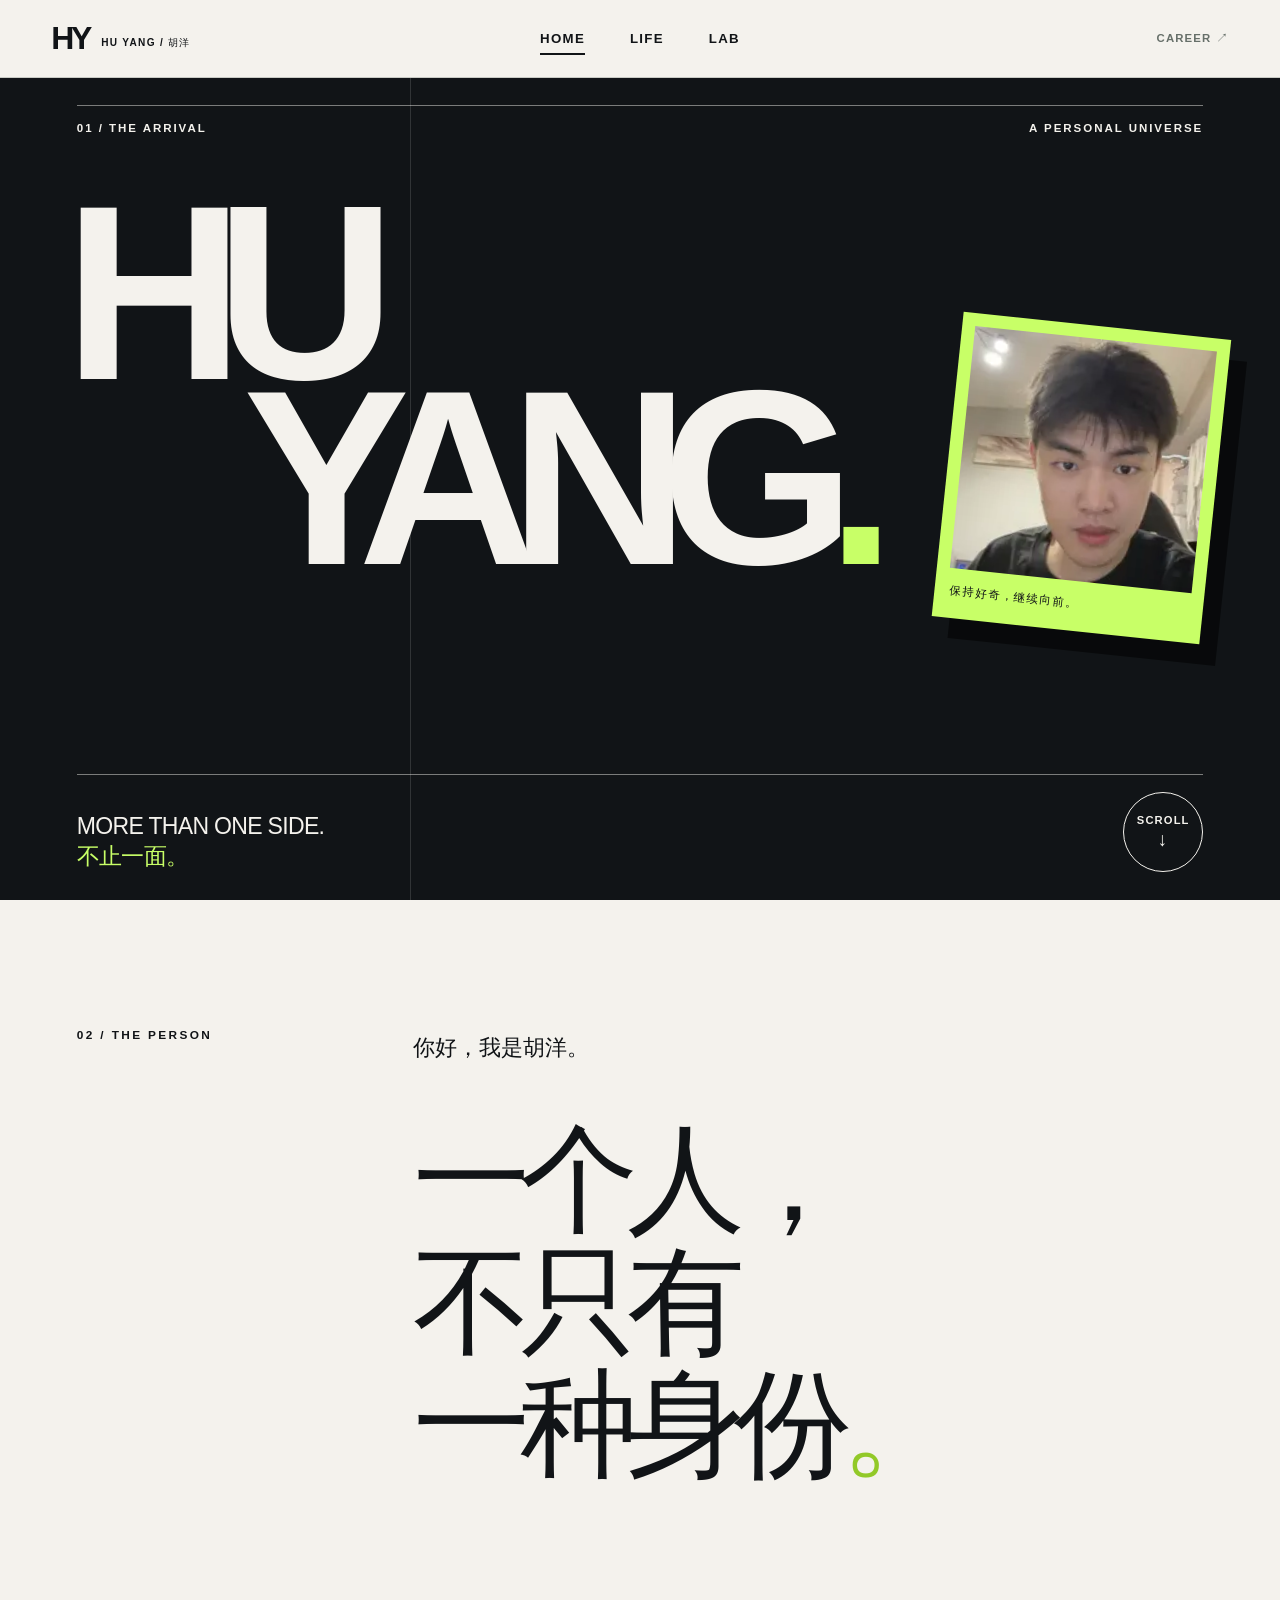
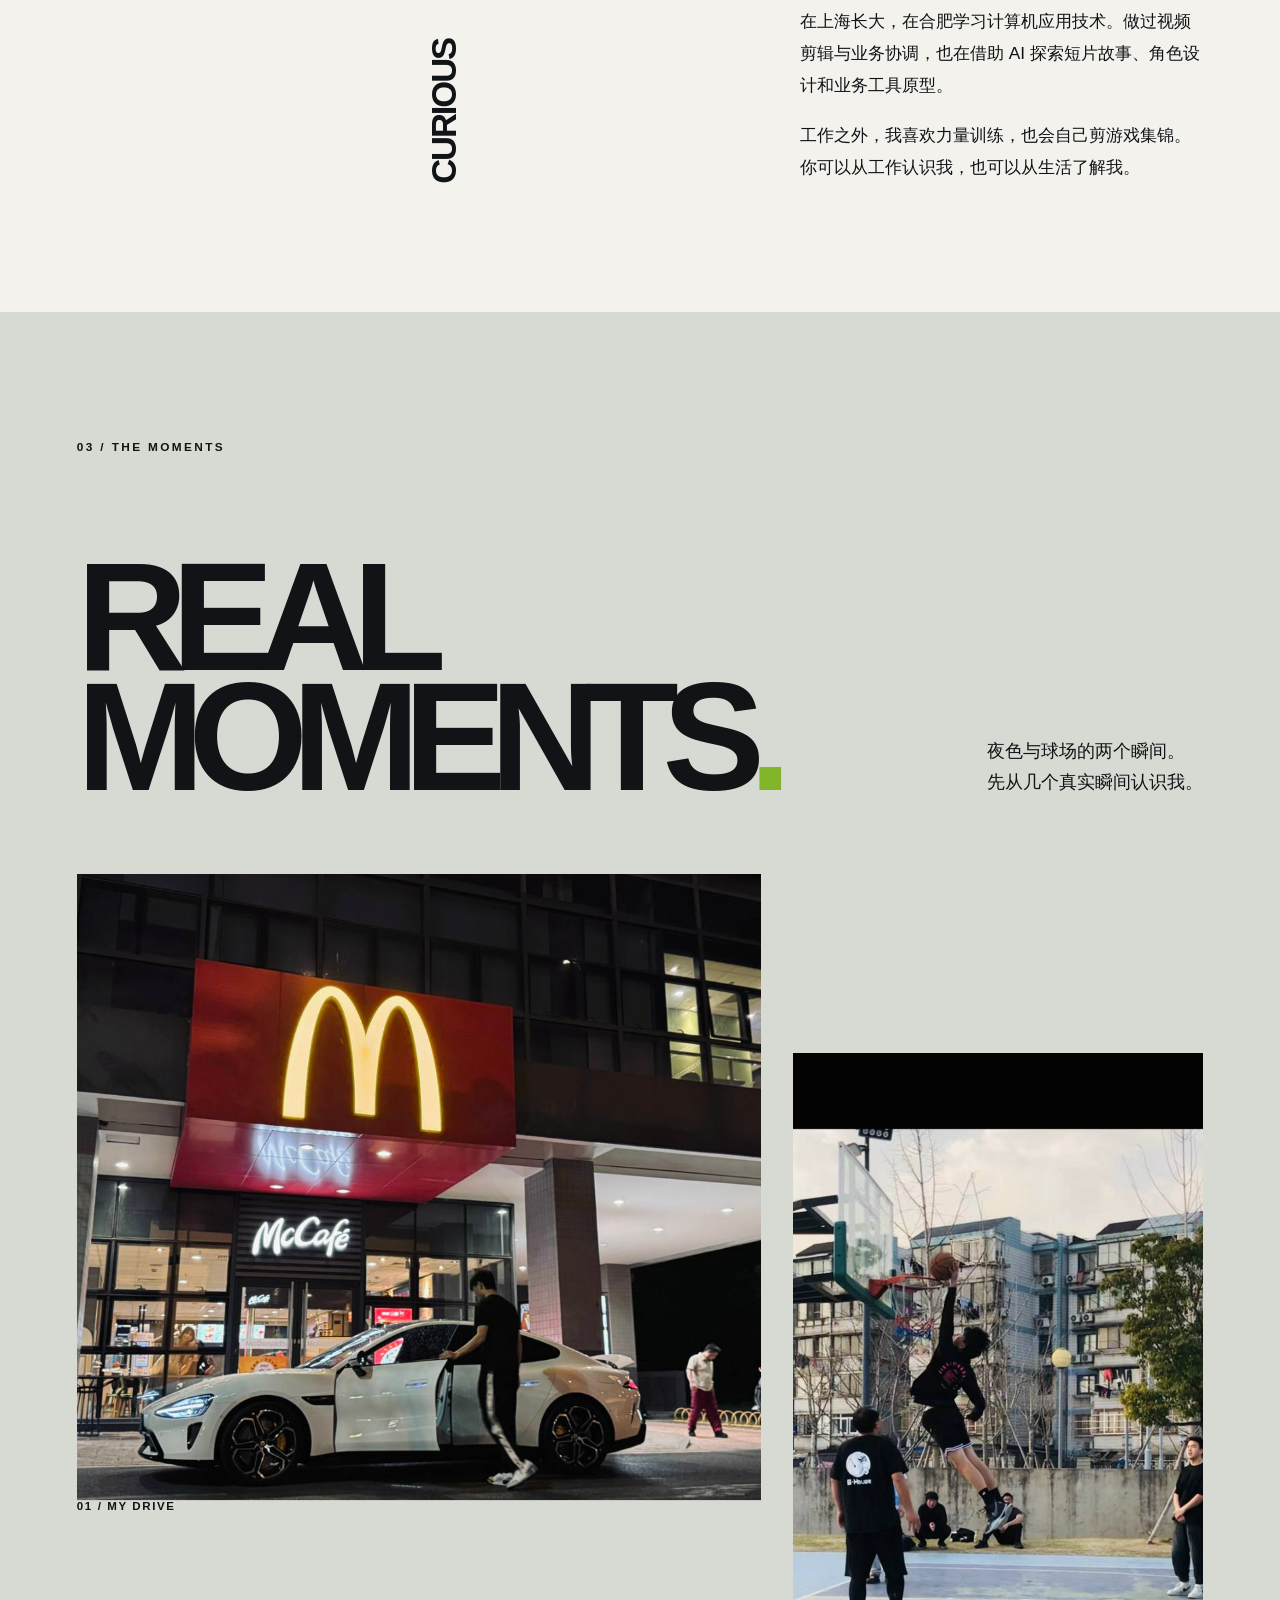
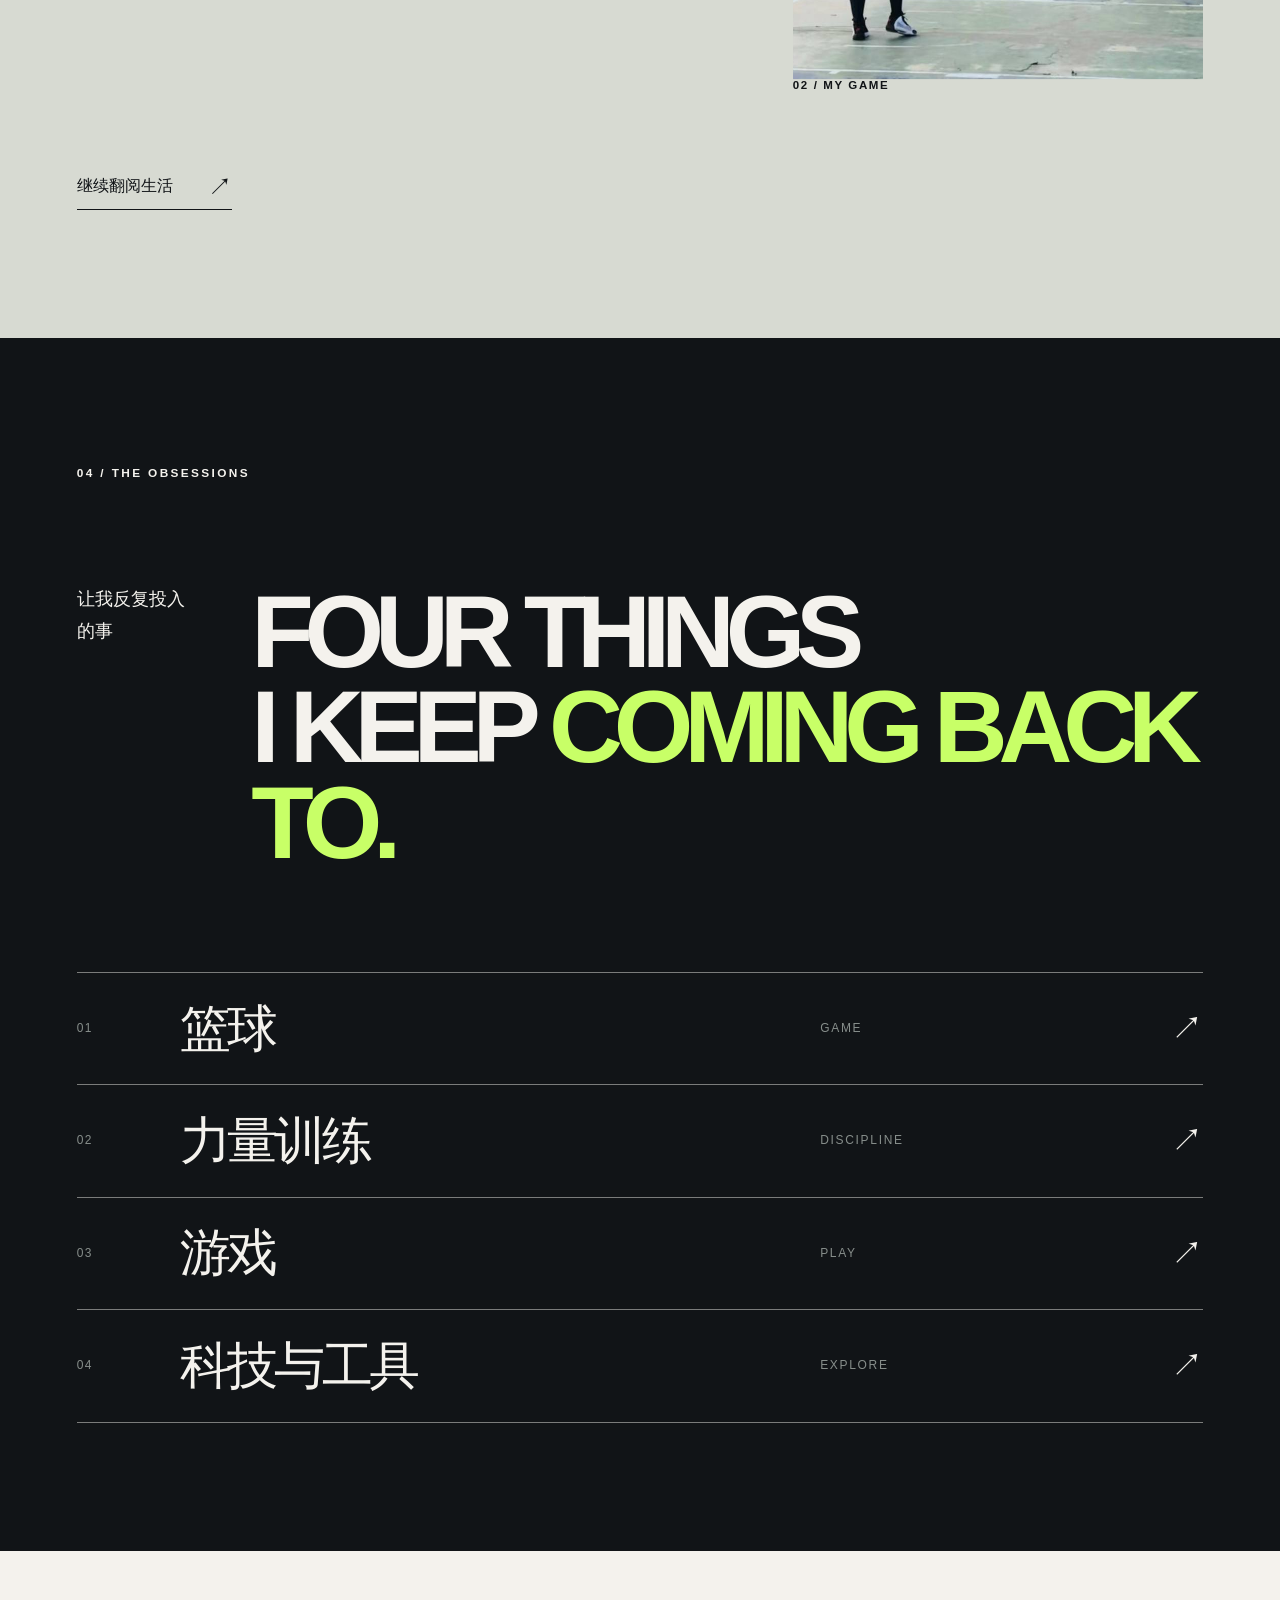
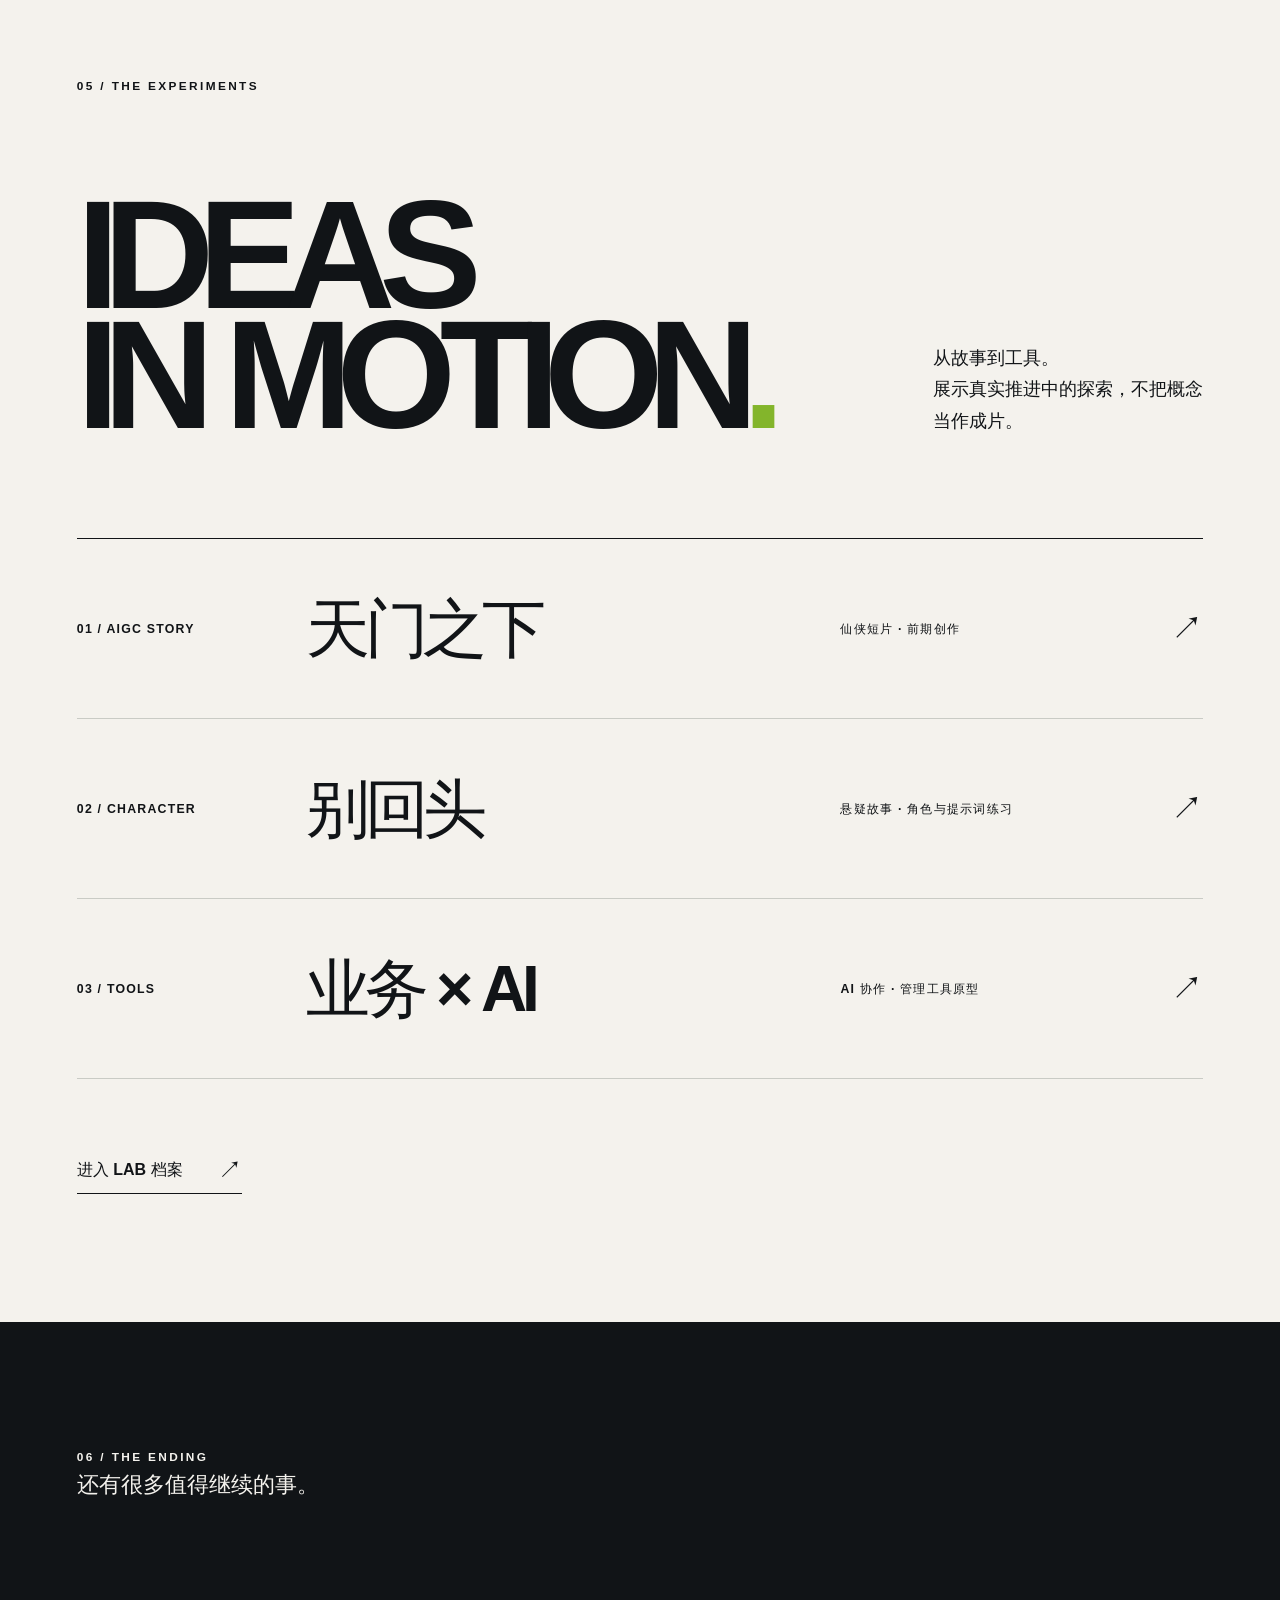
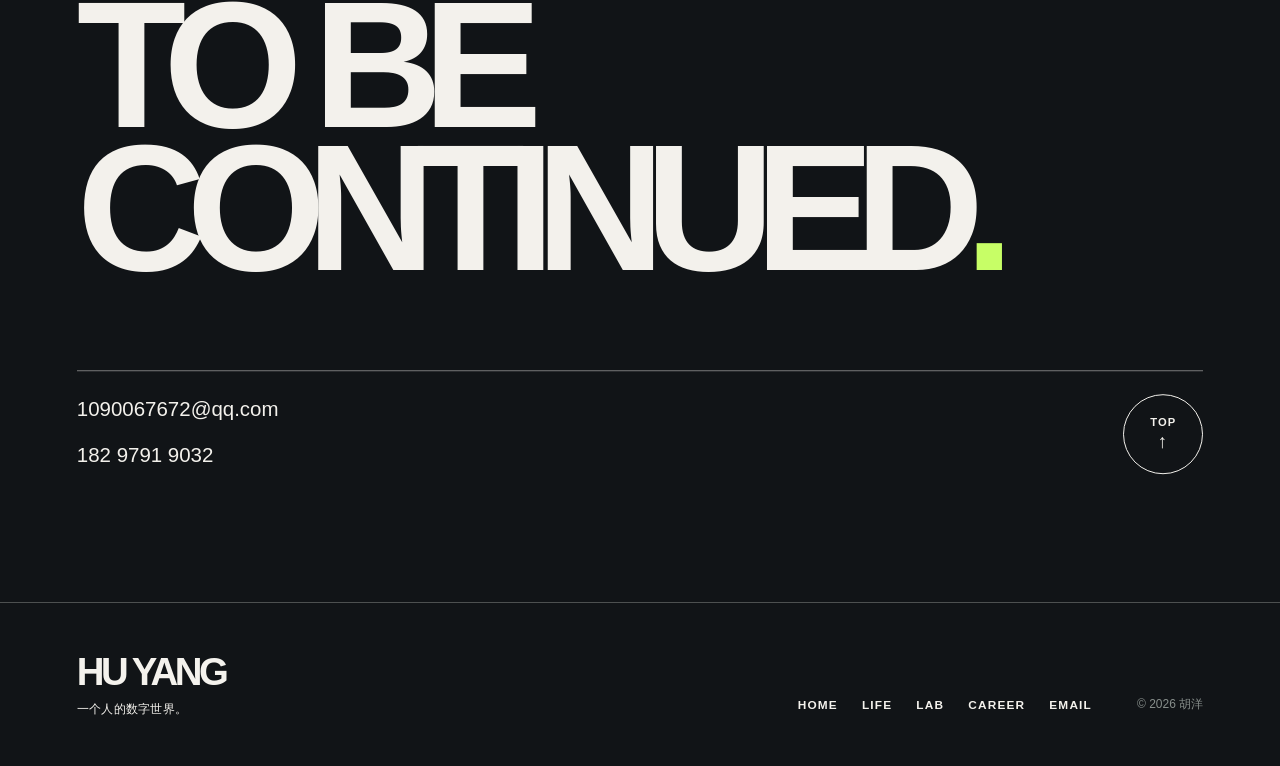
==== index.html @ 188977ff "Remove car row from interests list" ====
<!doctype html><html lang="zh-CN"><head><meta charset="utf-8"><meta name="viewport" content="width=device-width,initial-scale=1"><meta name="theme-color" content="#111417"><title>HU YANG｜A Personal Universe</title><meta name="description" content="胡洋的个人数字空间：生活、兴趣、创作与探索。"><meta property="og:title" content="HU YANG｜A Personal Universe"><meta property="og:description" content="胡洋的个人数字空间：生活、兴趣、创作与探索。"><meta property="og:type" content="website"><link rel="icon" href="assets/favicon.svg" type="image/svg+xml"><link rel="stylesheet" href="style.css?v=color-portrait"><link rel="stylesheet" href="editorial.css?v=visual-2"><link rel="stylesheet" href="universe.css?v=car-one"><script src="assets/gsap.min.js" defer></script><script src="assets/ScrollTrigger.min.js" defer></script><script src="site.js?v=visual-2" defer></script><script src="universe.js?v=car-one" defer></script></head><body class="page-home universe-page"><div class="opening-curtain" aria-hidden="true"></div><a class="skip" href="#main">跳到正文</a><header class="site-header"><a class="brand" href="index.html" aria-label="胡洋，回到首页">HY<span>HU YANG / 胡洋</span></a><nav class="site-nav" aria-label="主导航"><a href="index.html" aria-current="page">HOME</a><a href="life.html" >LIFE</a><a href="lab.html" >LAB</a></nav><a class="career-access" href="career.html" >CAREER <span>↗</span></a></header><main id="main">
<section class="universe-hero" aria-labelledby="arrival-title"><div class="hero-meta"><span>01 / THE ARRIVAL</span><span>A PERSONAL UNIVERSE</span></div><h1 id="arrival-title"><span>HU</span><span>YANG<span class="period-dot">.</span></span></h1><div class="arrival-portrait"><img src="assets/portrait.png" width="200" height="200" alt="胡洋的彩色肖像" fetchpriority="high"><span>保持好奇，继续向前。</span></div><div class="arrival-bottom"><p>MORE THAN ONE SIDE.<br><strong>不止一面。</strong></p><a href="#about" class="circle-link" aria-label="向下了解胡洋">SCROLL <span>↓</span></a></div></section>
<section class="person-section universe-section" id="about"><div class="section-index">02 / THE PERSON</div><div class="person-main"><p class="kicker">你好，我是胡洋。</p><h2>一个人，<br><em>不只有</em><br>一种身份<span class="acid">。</span></h2><div class="person-detail"><span class="giant-side">CURIOUS</span><div><p>在上海长大，在合肥学习计算机应用技术。做过视频剪辑与业务协调，也在借助 AI 探索短片故事、角色设计和业务工具原型。</p><p>工作之外，我喜欢力量训练，也会自己剪游戏集锦。你可以从工作认识我，也可以从生活了解我。</p></div></div></div></section>
<section class="moments-section universe-section" id="moments"><div class="section-index">03 / THE MOMENTS</div><div class="moments-heading"><h2>REAL<br>MOMENTS<span class="acid">.</span></h2><p>夜色与球场的两个瞬间。<br>先从几个真实瞬间认识我。</p></div><div class="moment-spread"><figure class="moment-photo moment-primary"><img src="assets/car-night-moment.jpg" width="1280" height="960" alt="夜间街边，胡洋与白色小米 SU7 Max" loading="lazy"><figcaption>01 / MY DRIVE</figcaption></figure><figure class="moment-photo moment-secondary"><img src="assets/basketball-moment.jpg" width="948" height="1280" alt="胡洋在篮球场跃起，持球靠近篮筐" loading="lazy"><figcaption>02 / MY GAME</figcaption></figure></div><a class="editorial-link" href="life.html">继续翻阅生活 <span>↗</span></a></section>
<section class="obsessions-section universe-section" id="explore"><div class="section-index">04 / THE OBSESSIONS</div><div class="obsessions-heading"><p>让我反复投入的事</p><h2>FOUR THINGS<br>I KEEP <i>COMING BACK TO.</i></h2></div><div class="obsession-list"><a href="life.html#basketball"><span>01</span><strong>篮球</strong><em>GAME</em><b>↗</b></a><a href="life.html#discipline"><span>02</span><strong>力量训练</strong><em>DISCIPLINE</em><b>↗</b></a><a href="life.html#playground"><span>03</span><strong>游戏</strong><em>PLAY</em><b>↗</b></a><a href="life.html#playground"><span>04</span><strong>科技与工具</strong><em>EXPLORE</em><b>↗</b></a></div></section>
<section class="home-lab universe-section" id="experiments"><div class="section-index">05 / THE EXPERIMENTS</div><div class="lab-intro"><h2>IDEAS<br>IN MOTION<span class="acid">.</span></h2><p>从故事到工具。<br>展示真实推进中的探索，不把概念当作成片。</p></div><div class="home-projects"><a href="lab.html#tianmen"><span>01 / AIGC STORY</span><strong>天门之下</strong><small>仙侠短片 · 前期创作</small><b>↗</b></a><a href="lab.html#biehuitou"><span>02 / CHARACTER</span><strong>别回头</strong><small>悬疑故事 · 角色与提示词练习</small><b>↗</b></a><a href="railcost.html"><span>03 / TOOLS</span><strong>业务 × AI</strong><small>AI 协作 · 管理工具原型</small><b>↗</b></a></div><a class="editorial-link" href="lab.html">进入 LAB 档案 <span>↗</span></a></section>
<section class="ending-section universe-section" id="contact"><div class="section-index">06 / THE ENDING</div><p>还有很多值得继续的事。</p><h2>TO BE<br>CONTINUED<span class="acid">.</span></h2><div class="ending-bottom"><div><a href="mailto:1090067672@qq.com">1090067672@qq.com</a><a href="tel:+8618297919032">182 9791 9032</a></div><a href="#main" class="circle-link">TOP <span>↑</span></a></div></section>
</main><footer class="universe-footer"><a class="footer-logo" href="index.html">HU YANG<span>一个人的数字世界。</span></a><nav aria-label="页脚导航"><a href="index.html">HOME</a><a href="life.html">LIFE</a><a href="lab.html">LAB</a><a href="career.html">CAREER</a><a href="mailto:1090067672@qq.com">EMAIL</a></nav><small>© 2026 胡洋</small></footer></body></html>
---- style.css ----
:root{--ink:#080909;--muted:#585f61;--mint:#68dfcf;--light:#effcf9;--line:#d9dfdd;font-family:Arial,"PingFang SC","Microsoft YaHei",sans-serif;color:var(--ink);background:white;scroll-behavior:smooth;font-synthesis:none}*{box-sizing:border-box}body{margin:0;font-size:1rem;line-height:1.8}a{color:inherit;text-decoration:none}button{font:inherit;cursor:pointer}a,button{-webkit-tap-highlight-color:transparent}a:focus-visible,button:focus-visible,[tabindex]:focus-visible{outline:3px solid #188b79;outline-offset:7px}img{display:block;max-width:100%;object-fit:cover}h1,h2,h3,h4,p{margin:0}h1,h2,h3,h4{line-height:1.3}h2{font-size:clamp(1.8rem,3.3vw,3rem);font-weight:600;letter-spacing:-.05em}.mint{color:var(--mint)}.wrap{width:min(1200px,calc(100% - 120px));margin-inline:auto}.skip{position:fixed;top:-100px;left:10px;background:white;padding:10px;z-index:100}.skip:focus{top:10px}.header{height:96px;position:relative;z-index:10;background:#fff}.header nav{display:grid;grid-template-columns:1fr 1fr 1fr 1fr 1fr;align-items:start;padding:26px 45px 0;gap:20px;text-align:center}.header a{width:fit-content;justify-self:center;font-size:1rem;line-height:1.3}.header a:first-child{justify-self:start}.header a:last-child{justify-self:end}.header a small{font-size:.875rem;display:block;opacity:0;transform:translateY(-4px);transition:.2s;margin-top:5px;color:var(--muted)}.header a:hover small,.header a[aria-current=page] small,.header a:focus-visible small{opacity:1;transform:translateY(0)}.header .logo{font-size:1.5rem;font-weight:800;font-style:italic;line-height:1.1}.logo span{display:block;font-style:normal;font-size:.625rem;letter-spacing:.23em;margin-top:5px}.header a[aria-current=page]>span{border-bottom:2px solid var(--mint)}.eyebrow,.section-label{font-size:.875rem;line-height:1.4;letter-spacing:.06em;font-weight:500}.home-hero{min-height:670px;height:calc(100svh - 96px);max-height:920px;position:relative;overflow:hidden;padding:25px 8% 140px}.giant{font-size:clamp(5rem,9.7vw,10rem);line-height:.94;letter-spacing:-.07em;font-weight:750;position:relative;z-index:1;margin-top:12px}.giant>span{display:flex;align-items:center}.giant-first{justify-content:center;margin-right:3%}.dash{height:.085em;width:2em;background:var(--ink);display:inline-block;margin-inline:.07em}.giant-second{justify-content:flex-end;margin-top:9px}.plus{font-weight:400;letter-spacing:0;margin-left:10px}.giant-third{justify-content:flex-start;margin-top:9px}.hero-side{font-size:.75rem;letter-spacing:.1em;writing-mode:vertical-rl;position:absolute;left:37px;top:30%;transform:rotate(180deg)}.hero-side:after{content:"";display:inline-block;width:1px;height:100px;background:var(--ink);margin-top:20px}.profile-object{width:244px;background:linear-gradient(135deg,#b8fff0,#65dcc7 65%,#43baa6);position:absolute;top:16%;left:42%;padding:20px 21px 18px;border:1px solid #a8ffed;border-radius:20px;z-index:3;transform:perspective(1000px) rotateY(-17deg) rotateZ(-15deg);box-shadow:-12px 12px 0 #3bbaa5,-16px 18px 0 #72e8d4,10px 38px 45px #155d4235;animation:float 7s ease-in-out infinite}.object-top{display:flex;justify-content:space-between;font-size:.625rem;letter-spacing:.1em;margin-bottom:15px;font-weight:700}.profile-object img{width:200px;aspect-ratio:1;border-radius:8px;border:4px solid #0a2520}.object-name{font-weight:700;font-size:1.5rem;display:flex;align-items:center;justify-content:space-between;margin-top:13px}.object-name>span{font-size:.75rem;letter-spacing:.1em}.object-bottom{font-size:.75rem;border-top:1px solid #277d6940;margin-top:7px;padding-top:9px}.hero-glow{position:absolute;left:30%;top:43%;width:43%;height:46%;background:radial-gradient(ellipse,#8cf3dc66,transparent 65%);filter:blur(25px);z-index:0}.hero-bottom{position:absolute;bottom:25px;left:0;width:100%;text-align:center;z-index:4}.hero-bottom p{font-size:1rem;line-height:1.65}.round-link{width:61px;height:61px;border:1px solid #a8b5b1;border-radius:50%;font-size:.875rem;display:grid;place-items:center;margin:19px auto 0;transition:background .2s}.round-link:hover{background:var(--mint)}.home-about{padding-block:130px;display:grid;grid-template-columns:1fr 1.15fr;gap:60px;scroll-margin-top:35px}.home-about h2{margin-bottom:30px}.home-about p{max-width:570px;color:var(--muted);margin-top:14px}.explore-section{padding-block:80px 140px;background:linear-gradient(90deg,#d7fff7 0%,#fff 9%,#fff 91%,#d7fff7 100%);scroll-margin-top:30px}.section-heading{display:flex;justify-content:space-between;align-items:baseline;gap:30px;margin-bottom:65px}.section-heading>p{font-size:1rem;max-width:350px}.entry-grid{display:grid;grid-template-columns:1fr 1fr;column-gap:90px}.entry-life{margin-top:160px}.entry-art{height:370px;overflow:hidden;position:relative;transition:transform .4s;background:#edf5f2;border-radius:4px}.entry:hover .entry-art{transform:translateY(-8px)}.art-word{font-size:clamp(2.4rem,4.4vw,4rem);letter-spacing:-.06em;font-weight:750;line-height:1;position:absolute;top:26px;left:24px}.career-art{background:#111715;color:white}.film-object{width:205px;height:178px;background:#9af2dc;padding:16px;border-radius:8px;position:absolute;bottom:37px;right:43px;transform:rotate(-12deg);box-shadow:-9px 9px 0 #4cac96}.film-screen{height:105px;display:grid;place-items:center;background:#183e32;border-radius:3px}.play-icon{display:block;width:0;height:0;border-left:25px solid #a3f6df;border-block:16px solid transparent;margin-left:7px}.film-track{height:7px;width:100%;background:#2d9078;margin-top:12px}.film-track.short{width:70%;margin-top:7px;background:#5bbb9f}.life-art{background:#e3efed}.sphere{position:absolute;border-radius:50%;background:radial-gradient(circle at 28% 25%,#e8fff7,#81dbc8 40%,#247565);box-shadow:16px 23px 22px #28514730}.sphere-a{width:160px;height:160px;right:35px;bottom:29px}.sphere-b{width:67px;height:67px;right:217px;bottom:101px;background:radial-gradient(circle at 28% 25%,#fff,#b4c4bd 50%,#505f58)}.orbit{width:235px;height:235px;border:17px solid #93b3a7;border-top-color:#d7e3dd;border-bottom-color:#556b61;border-radius:50%;position:absolute;right:3px;bottom:-15px;transform:rotateX(65deg) rotateZ(-25deg);box-shadow:0 10px 12px #496c5630}.entry-caption{margin-top:23px;display:flex;align-items:end;justify-content:space-between;gap:15px}.entry-caption h3{font-size:1.25rem;margin-top:10px}.entry-action{font-size:.875rem;border-bottom:1px solid var(--ink);white-space:nowrap}.entry>p{font-size:1rem;color:var(--muted);margin-top:14px}.footer{border-top:1px solid var(--line);padding-block:45px;display:flex;justify-content:space-between;align-items:center;gap:30px}.footer-name{font-size:1.8rem;line-height:1;font-weight:750;letter-spacing:-.06em}.footer-name span{display:block;font-size:.75rem;font-weight:400;letter-spacing:0;margin-top:12px}.footer-nav{display:flex;gap:35px;font-size:.875rem}.copyright{font-size:.75rem;color:var(--muted)}.page-hero{padding-block:55px 100px}.page-hero h1{font-size:clamp(3.5rem,7.8vw,7.9rem);line-height:1.05;letter-spacing:-.065em;margin-top:35px;font-weight:750}.page-hero-bottom{display:flex;justify-content:space-between;gap:50px;margin-top:55px;align-items:start}.page-hero-bottom h2{font-size:clamp(1.7rem,2.6vw,2.25rem);line-height:1.6}.page-hero-bottom p{color:var(--muted)}.outline-link{font-size:.875rem;padding:11px 25px;border:1px solid var(--ink);display:inline-block;margin-top:22px;border-radius:99px;transition:background .2s}.outline-link:hover{background:var(--mint)}.section{padding-block:95px;scroll-margin-top:30px}.skills-section{background:#effaf7}.skills-section .section-heading{margin-bottom:35px}.section-heading h2{margin-top:18px;font-size:2rem}.tabs{display:inline-flex;border-bottom:1px solid #9cafa8;gap:30px;margin-bottom:35px}.tab{background:none;color:var(--muted);border:0;padding:10px 0 14px;font-size:1rem;border-bottom:3px solid transparent}.tab[aria-selected=true]{border-bottom-color:var(--ink);color:var(--ink);font-weight:650}.skill-panel{display:grid;grid-template-columns:1fr 1.2fr;gap:90px;border-top:1px solid #c7d9d2;padding-top:38px;min-height:380px}.skill-panel[hidden]{display:none}.pill{font-size:.875rem;color:#38574c}.panel-intro h3{font-size:2.3rem;margin-top:24px;letter-spacing:-.04em}.panel-intro>p{font-size:1rem;color:var(--muted);margin:20px 0 28px;max-width:390px}.text-link{font-size:1rem;border-bottom:1px solid var(--ink);padding-bottom:7px}.file-type{font-size:.75rem;margin-left:10px}.skill-details article+article{border-top:1px solid #c7d9d2;padding-top:20px;margin-top:20px}.skill-details h4{font-size:1.125rem;margin-bottom:9px}.skill-details p{color:var(--muted);font-size:1rem}.tags{display:flex;flex-wrap:wrap;gap:8px;margin-top:13px}.tags span{font-size:.875rem;border:1px solid #bdcfc7;padding:3px 10px}.skill-details .note{font-size:.875rem;margin-top:14px}.timeline{margin-top:45px}.timeline-item{display:grid;grid-template-columns:240px 1fr;gap:30px;padding:30px 0;border-top:1px solid var(--line)}.period{font-size:.875rem;color:var(--muted)}.timeline h3{font-size:1.4rem;display:flex;flex-wrap:wrap;gap:12px 24px;align-items:baseline}.timeline h3 span{font-size:1rem;font-weight:400;color:var(--muted)}.timeline p{font-size:1rem;color:var(--muted);margin-top:15px;max-width:730px}.timeline-tag{font-size:.875rem;display:inline-block;margin-top:12px;border-bottom:3px solid #a6eada}.education{border-top:1px solid var(--line);padding-block:30px;display:grid;grid-template-columns:210px 1.7fr 1fr;gap:30px;margin-top:20px}.education strong{font-size:1rem}.education p{font-size:.875rem;color:var(--muted);margin-top:8px}.contact{border-top:1px solid var(--ink);display:grid;grid-template-columns:1.2fr 1fr;gap:70px}.contact h2{margin-top:24px;font-size:2.1rem;line-height:1.6}.contact>div>p{color:var(--muted);margin-top:20px}.download-links{display:flex;gap:20px;flex-wrap:wrap;margin-top:26px}.download-links a{font-size:.875rem;border-bottom:1px solid var(--ink)}.contact-card{padding:8px 0;align-self:center}.contact-row{display:grid;grid-template-columns:1fr auto;gap:5px 15px;padding:15px 0 20px;border-bottom:1px solid var(--line);align-items:center}.contact-row>span{grid-column:1/-1;font-size:.875rem;color:var(--muted)}.contact-row>a{font-size:clamp(1rem,1.7vw,1.5rem);overflow-wrap:anywhere}.copy{border:1px solid #c0cac5;background:white;font-size:.875rem;min-height:40px;min-width:48px;padding:4px 8px;border-radius:3px}.copy:hover{background:var(--light)}.contact-location{display:flex;justify-content:space-between;font-size:.875rem;padding-top:20px}.contact-hint{font-size:.875rem}.contact-card #copy-status{min-height:25px;margin-top:5px;color:#175e4b;font-size:.875rem}.life-hero{background:radial-gradient(ellipse at 85% 85%,#d5fff0,transparent 45%)}.life-hero h1{font-size:clamp(3rem,7.2vw,7rem)}.life-intro{display:grid;grid-template-columns:1fr 1.5fr;gap:100px;padding-block:50px 100px;align-items:center}.life-portrait{padding:40px 25px;background:#eff4f0;display:flex;align-items:center;flex-direction:column;gap:24px;transform:rotate(-4deg);max-width:330px}.life-portrait img{width:200px;}.life-portrait>span{font-size:.875rem;letter-spacing:.1em}.life-intro h2{font-size:2rem;margin:22px 0}.life-intro p{color:var(--muted);margin-top:15px}.life-stories{padding-block:50px 80px}.life-stories .section-heading{margin-bottom:80px}.life-stories .section-heading h2{font-size:1.7rem}.story{display:grid;grid-template-columns:1.15fr 1fr;gap:95px;align-items:center;margin-bottom:110px}.story.reverse{grid-template-columns:1fr 1.15fr}.reverse .story-art{order:2}.reverse .story-copy{order:1}.story-art{height:390px;background:#d9f6e9;position:relative;overflow:hidden;border-radius:4px}.story-art-word{position:absolute;top:24px;left:25px;font-size:4.6rem;font-weight:750;letter-spacing:-.07em;line-height:1}.art-sub{position:absolute;bottom:24px;left:25px;font-size:.875rem;letter-spacing:.1em}.dumbbell{position:absolute;left:17%;top:50%;width:66%;height:80px;display:flex;align-items:center;transform:rotate(-22deg)}.dumbbell i{width:54px;height:120px;border-radius:13px;background:linear-gradient(90deg,#204c3e,#4d9676 40%,#1c4537);box-shadow:10px 10px 0 #295443}.dumbbell b{height:22px;background:linear-gradient(#9eb6ac,#d2dfd8 50%,#738d81);flex:1}.gaming{background:#131a18;color:#c0f8df}.game-cross{position:absolute;right:65px;bottom:80px;width:85px;height:85px;border:2px solid #c0f8df;border-radius:50%;box-shadow:0 0 0 13px #346c5430}.game-cross:before,.game-cross:after{content:"";position:absolute;background:#c0f8df}.game-cross:before{width:1px;height:115px;top:-17px;left:40px}.game-cross:after{height:1px;width:115px;left:-17px;top:40px}.timeline-art{position:absolute;bottom:26px;left:27px;right:27px;display:flex;gap:4px}.timeline-art i{flex:1;height:20px;background:#6ca88c}.timeline-art i:nth-child(even){background:#c0f8df}.tools{background:#e5e9f1}.tool-window{position:absolute;bottom:30px;right:30px;width:240px;height:176px;background:#fff;border:1px solid #98a99f;transform:rotate(9deg);border-radius:7px;box-shadow:10px 14px 0 #a6c2b4}.tool-window>div{height:28px;border-bottom:1px solid #ccc;display:flex;gap:6px;align-items:center;padding-left:10px}.tool-window i{display:block;width:6px;height:6px;border-radius:50%;background:#9eada5}.tool-window>span{font-size:1.2rem;padding:25px;display:block}.tool-window b{font-size:.875rem;font-weight:400;letter-spacing:.08em}.story-copy h3{font-size:2.2rem;line-height:1.6;margin:22px 0}.story-copy p{color:var(--muted)}.story-keywords{display:block;font-size:.875rem;color:var(--muted);border-top:1px solid var(--line);padding-top:17px;margin-top:25px}.life-end{border-top:1px solid var(--ink);padding-block:80px 100px}.life-end h2{font-size:clamp(2.5rem,6vw,5rem);margin-top:30px}.life-end p{color:var(--muted);margin-top:24px}@keyframes float{0%,100%{transform:perspective(1000px) rotateY(-17deg) rotateZ(-15deg) translateY(0)}50%{transform:perspective(1000px) rotateY(-12deg) rotateZ(-12deg) translateY(-12px)}}
@media(min-width:1500px){.home-hero{padding-inline:12%}.profile-object{width:275px;top:18%;left:43%;padding:22px 26px}.profile-object img{width:225px}.giant{font-size:10rem}}
@media(max-width:1000px){.wrap{width:calc(100% - 80px)}.header nav{padding-inline:30px}.home-hero{min-height:650px;padding-top:60px}.giant{font-size:9.8vw}.profile-object{top:20%;width:210px;padding:16px}.object-name{font-size:1.25rem}.hero-side{left:20px}.entry-grid{gap:45px}.entry-art{height:320px}.entry-life{margin-top:110px}.entry-caption{display:block}.entry-action{display:inline-block;margin-top:9px}.skill-panel{gap:45px}.timeline-item{grid-template-columns:180px 1fr}.education{grid-template-columns:140px 1.5fr 1fr}.contact{gap:40px}.life-intro{gap:60px}.story{gap:45px}.story.reverse{gap:45px}.story-art{height:330px}.story-art-word{font-size:3.6rem}.tool-window{width:200px;height:150px}.story-copy h3{font-size:1.8rem}}
@media(max-width:680px){.wrap{width:calc(100% - 40px)}.header{height:82px}.header nav{grid-template-columns:1fr 1fr 1fr;gap:8px;padding:20px 20px 0}.header a{font-size:.875rem}.header a:first-child{grid-column:1;grid-row:1}.header a:nth-child(2){grid-column:3;grid-row:1;justify-self:end}.header .logo{grid-column:2;grid-row:1;font-size:1.3rem}.header a:nth-child(n+4){display:none}.header a small{font-size:.75rem;opacity:1;transform:none;margin-top:5px}.home-hero{height:690px;min-height:690px;max-height:none;padding:35px 20px 130px}.giant{font-size:13vw;margin-top:10px;line-height:1.05}.giant-first{margin:0;justify-content:flex-start}.dash{width:1.65em}.giant-second{margin-top:6px}.giant-third{margin-top:6px}.profile-object{top:205px;left:calc(50% - 94px);width:188px;padding:13px 15px;border-radius:15px;box-shadow:-8px 8px 0 #3bbaa5,-11px 12px 0 #72e8d4,10px 28px 35px #155d4235}.object-top{font-size:.6rem;margin-bottom:10px}.object-name{font-size:1.15rem;margin-top:9px}.object-name>span{font-size:.625rem}.object-bottom{font-size:.625rem;padding-top:6px}.profile-object img{border-width:3px}.hero-side{font-size:.625rem;left:17px;top:340px}.hero-side:after{height:55px}.hero-bottom{bottom:17px;padding:0 20px}.hero-bottom p{font-size:.875rem}.hero-glow{left:10%;top:38%;width:85%;height:40%}.round-link{margin-top:15px;width:54px;height:54px}.home-about{padding-block:80px;grid-template-columns:1fr;gap:25px}.home-about h2{font-size:2rem;margin-bottom:22px}.explore-section{padding-block:40px 75px;background:linear-gradient(90deg,#edfff9,#fff 12%,#fff 88%,#edfff9)}.section-heading{display:block;margin-bottom:35px}.section-heading>p{margin-top:16px}.entry-grid{grid-template-columns:1fr;gap:55px}.entry-life{margin:0}.entry-art{height:340px}.art-word{font-size:3.6rem}.entry-caption{display:flex}.entry-action{font-size:.875rem}.entry-caption h3{font-size:1.1rem}.entry>p{font-size:1rem}.footer{padding-block:32px;display:grid;grid-template-columns:1fr auto;gap:27px}.footer-name{font-size:1.5rem}.footer-nav{gap:18px}.copyright{grid-column:1/-1}.page-hero{padding-block:40px 65px}.page-hero h1{font-size:8.9vw;letter-spacing:-.07em;margin-top:30px}.page-hero-bottom{display:block;margin-top:35px}.page-hero-bottom h2{font-size:1.65rem;margin-bottom:22px}.page-hero-bottom p{font-size:1rem}.section{padding-block:60px}.section-heading h2{font-size:1.65rem}.skills-section .section-heading{margin-bottom:25px}.tabs{margin-bottom:25px;gap:25px}.tab{font-size:1rem}.skill-panel{grid-template-columns:1fr;gap:32px;padding-top:30px}.panel-intro h3{font-size:1.9rem;margin-top:17px}.skill-details>article:first-child{border-top:1px solid #c7d9d2;padding-top:20px}.timeline{margin-top:30px}.timeline-item{grid-template-columns:1fr;gap:12px;padding-block:25px}.timeline h3{display:block;font-size:1.25rem}.timeline h3 span{display:block;font-size:.875rem;margin-top:9px}.education{grid-template-columns:1fr;gap:20px}.contact{grid-template-columns:1fr;gap:30px}.contact h2{font-size:1.65rem}.contact-row>a{font-size:1.2rem}.life-hero h1{font-size:8.5vw}.life-intro{grid-template-columns:1fr;gap:40px;padding-block:25px 60px}.life-portrait{width:240px;justify-self:center;padding:25px 25px 20px}.life-portrait>span{font-size:.75rem}.life-intro h2{font-size:1.65rem}.life-stories{padding-block:40px}.life-stories .section-heading{margin-bottom:35px}.life-stories .section-heading h2{font-size:1.65rem}.story,.story.reverse{grid-template-columns:1fr;gap:30px;margin-bottom:65px}.reverse .story-art{order:0}.reverse .story-copy{order:0}.story-art{height:320px}.story-copy h3{font-size:1.8rem;margin:16px 0}.life-end{padding-block:60px 80px}.life-end h2{font-size:2.7rem}}
@media(prefers-reduced-motion:reduce){:root{scroll-behavior:auto}*,*:before,*:after{animation:none!important;transition:none!important}}
.header a small{opacity:.75;transform:none}
@media(min-width:681px) and (max-width:1000px){.profile-object{width:185px;top:18%}}
.profile-object img{height:auto}

.experiments{padding-block:30px 80px}.experiments .section-heading{align-items:end}.experiments .section-heading p{color:var(--muted)}.exploration{display:grid;grid-template-columns:1fr 1.6fr;gap:65px;padding:45px 0;border-top:1px solid var(--line);align-items:start}.project-mark{background:#d9f6e9;padding:32px;min-height:240px;display:flex;flex-direction:column;justify-content:space-between}.project-mark>span{font-size:.75rem;letter-spacing:.08em}.project-mark strong{font-size:2.5rem;letter-spacing:-.04em}.project-mark small{font-size:.875rem}.project-mark.dark{background:#131a18;color:#c0f8df}.project-mark.silver{background:#e5e9f1}.project-status{display:inline-block;font-size:.875rem;background:#effaf7;padding:3px 10px}.exploration h3{font-size:1.5rem;margin:18px 0}.exploration p{color:var(--muted);margin-top:12px}.project-tags{font-size:.875rem;margin-top:20px}.project-note{display:block;font-size:.875rem;color:var(--muted);border-top:1px solid var(--line);padding-top:14px;margin-top:18px}@media(max-width:680px){.exploration{grid-template-columns:1fr;gap:25px;padding:30px 0}.project-mark{min-height:200px}.experiments{padding-bottom:45px}.exploration h3{font-size:1.3rem}}

.car-album{padding-block:30px 100px}.car-album .section-heading{align-items:end;margin-bottom:35px}.car-album .section-heading p{color:var(--muted)}.car-grid{display:grid;grid-template-columns:1.4fr 1fr 1fr;gap:20px;align-items:start}.car-photo{display:block;overflow:hidden}.car-photo img{width:100%;height:390px;object-fit:cover;border-radius:5px;transition:transform .4s}.car-photo:first-child img{object-position:center;height:460px}.car-photo:hover img{transform:scale(1.025)}.car-photo:nth-child(2){margin-top:65px}.car-photo:nth-child(3){margin-top:130px}.car-photo>span{display:flex;justify-content:space-between;gap:10px;font-size:1rem;padding-top:15px}.car-photo small{font-size:.875rem;color:var(--muted);white-space:nowrap}.gslide-title{font-family:Arial,"PingFang SC",sans-serif!important}.glightbox-clean .gslide-description{background:#f1fcf8!important}@media(max-width:680px){.car-album{padding-bottom:55px}.car-grid{grid-template-columns:1fr 1fr;gap:22px 14px}.car-photo:first-child{grid-column:1/-1}.car-photo:first-child img{height:auto}.car-photo img{height:270px}.car-photo:nth-child(2),.car-photo:nth-child(3){margin-top:0}.car-photo>span{display:block;font-size:.875rem}.car-photo small{display:block;font-size:.75rem;margin-top:4px}}

.basketball-section{display:grid;grid-template-columns:1fr 1.3fr;gap:70px;align-items:center;padding-block:20px 100px}.basketball-copy h2{margin:24px 0;line-height:1.5}.basketball-copy p{color:var(--muted)}.basketball-hint{display:block;margin-top:25px;font-size:.875rem;color:var(--muted)}.basketball-photo img{height:auto;max-height:760px;object-fit:contain;background:#050505}.basketball-photo:hover img{transform:none}@media(max-width:680px){.basketball-section{grid-template-columns:1fr;gap:28px;padding-bottom:60px}.basketball-copy h2{font-size:1.9rem}.basketball-photo img{height:auto}}
---- editorial.css ----
:root{--ink:#111311;--muted:#606662;--mint:#7ce8d0;--line:#c8ceca;--paper:#f6f7f3;--display:Arial,Helvetica,"PingFang SC",sans-serif}
html{scroll-behavior:smooth}
body{background:var(--paper);color:var(--ink);overflow-x:clip}
::selection{background:var(--mint);color:var(--ink)}
.wrap{width:min(1440px,calc(100% - clamp(40px,8vw,160px)))}
.eyebrow,.section-label{font-size:.78rem;letter-spacing:.17em;font-weight:700;text-transform:uppercase}
.header{height:92px;background:transparent;border-bottom:1px solid var(--line)}
.header nav{height:100%;align-items:center;padding:0 clamp(20px,4vw,80px);gap:16px}
.header a{font-size:.93rem;font-weight:700;position:relative;overflow:visible}
.header a:not(.logo):after,.footer-nav a:after{content:"";position:absolute;left:0;right:100%;bottom:-8px;height:2px;background:var(--ink);transition:right .42s cubic-bezier(.22,1,.36,1)}
.header a:not(.logo):hover:after,.header a:not(.logo):focus-visible:after,.header a[aria-current=page]:after,.footer-nav a:hover:after{right:0}
.header a:not(.logo)>span{display:inline-block;transition:transform .4s cubic-bezier(.22,1,.36,1)}
.header a:not(.logo):hover>span{transform:translateY(-3px)}
.header a small{opacity:.56;font-weight:400;transform:none;transition:opacity .3s}
.header a:hover small{opacity:1}
.header .logo{font-style:normal;font-size:1.55rem;letter-spacing:-.08em}
.header a[aria-current=page]>span{border:0}
.logo span{letter-spacing:.21em}
.page-home .home-hero{height:min(940px,calc(100svh - 92px));min-height:680px;max-height:none;padding:clamp(35px,5vw,80px) clamp(38px,7vw,128px) 80px;background:#ecefeb;isolation:isolate}
.home-hero:after{content:"";position:absolute;top:0;bottom:0;left:67%;width:1px;background:#11131117;z-index:0}
.giant{font-family:var(--display);font-size:clamp(6rem,13vw,15rem);line-height:.76;letter-spacing:-.095em;font-weight:800;margin:0;z-index:2}
.giant>span{display:block;width:max-content;max-width:100%;overflow:hidden}
.giant-first{margin:0;white-space:nowrap}
.giant-second{margin:0 0 0 auto;white-space:nowrap}
.giant-third{margin:0;white-space:nowrap}
.dash{vertical-align:.15em;height:.07em;width:.65em;margin-inline:.03em}
.giant .plus{color:#2db999}
.hero-side{left:auto;right:clamp(20px,3vw,60px);top:26%;z-index:3;font-size:.75rem}
.hero-side:after{height:65px}
.profile-object{width:clamp(220px,22vw,330px);left:36%;top:29%;padding:clamp(18px,2vw,30px);border-radius:3px;transform:rotate(-7deg);animation:none;box-shadow:18px 20px 0 #1b1f1c,30px 42px 50px #11131130;z-index:4}
.profile-object img{width:100%;aspect-ratio:1;height:auto;border-radius:1px;border:0;object-fit:cover}
.object-top{font-size:.68rem;letter-spacing:.15em}
.object-name{font-size:clamp(1.6rem,2.4vw,2.2rem)}
.object-name>span{font-size:.68rem}
.object-bottom{font-size:.83rem}
.hero-glow{display:none}
.hero-bottom{left:clamp(38px,7vw,128px);right:clamp(38px,7vw,128px);bottom:34px;width:auto;display:flex;align-items:end;justify-content:space-between;text-align:left;border-top:1px solid #1113116b;padding-top:18px}
.hero-bottom p{font-size:clamp(1.05rem,1.55vw,1.35rem);line-height:1.55;max-width:460px}
.round-link{width:90px;height:90px;margin:0;border-color:var(--ink);font-weight:700;transition:background .35s,transform .5s cubic-bezier(.22,1,.36,1)}
.round-link:hover{transform:translateY(-6px);background:var(--mint)}
.home-about{min-height:90svh;padding-block:clamp(110px,15vw,230px);grid-template-columns:1fr 1.75fr;gap:clamp(50px,10vw,180px);align-items:start}
.home-about h2{font-size:clamp(3.4rem,6.6vw,7rem);line-height:1.1;letter-spacing:-.08em;font-weight:700;margin:-.18em 0 .5em}
.home-about p{font-size:clamp(1.05rem,1.5vw,1.35rem);line-height:1.9;max-width:650px}
.explore-section{padding-block:clamp(100px,12vw,190px);background:#151916;color:#f7f8f3}
.explore-section .section-heading{border-top:1px solid #8c9a8e;padding-top:20px;margin-bottom:clamp(50px,7vw,110px)}
.explore-section .section-heading>p{color:#adb9b0}
.entry-grid{gap:clamp(20px,4vw,75px);grid-template-columns:1.13fr .87fr}
.entry-life{margin-top:clamp(75px,12vw,200px)}
.entry-art{height:clamp(400px,42vw,700px);border-radius:0;transition:none}
.entry-art:after{content:"";position:absolute;inset:0;border:1px solid #fff3;pointer-events:none}
.entry .entry-art{overflow:hidden}
.entry:hover .entry-art{transform:none}
.entry-art>*{transition:transform 1s cubic-bezier(.22,1,.36,1)}
.entry:hover .entry-art>*{transform:scale(1.055)}
.career-art{background:#d6e4dd;color:#111311}
.career-art .art-word{font-size:clamp(5rem,8vw,10rem);top:5%;left:5%;letter-spacing:-.1em;line-height:.82}
.film-object{right:6%;bottom:8%;transform:rotate(-8deg)!important;width:clamp(185px,20vw,320px);height:auto;aspect-ratio:1.2;padding:18px;background:var(--mint);box-shadow:18px 20px 0 #1d2720}
.film-screen{height:58%;background:#1c2d25}
.life-art{background:#27322d url('assets/basketball-moment.jpg') center 35%/cover no-repeat;color:white}
.life-art:before{content:"";position:absolute;inset:0;background:linear-gradient(180deg,#0c100d9c 0%,transparent 55%,#0c100d70 100%)}
.life-art .art-word{font-size:clamp(4.8rem,7vw,8.5rem);top:5%;left:5%;line-height:.82;letter-spacing:-.09em;z-index:2}
.life-art .sphere,.life-art .orbit{display:none}
.entry-caption{margin-top:28px;padding-top:16px;border-top:1px solid #88958c;align-items:end}
.entry-caption h3{font-size:clamp(1.5rem,2.4vw,2.6rem);line-height:1.3;transition:transform .5s cubic-bezier(.22,1,.36,1)}
.entry:hover .entry-caption h3{transform:translateX(9px)}
.entry-action{border:0;white-space:nowrap;display:inline-flex;align-items:center;gap:10px}
.entry-action:after{content:"↗";font-size:1.8em;line-height:.6;transition:transform .4s}
.entry:hover .entry-action:after{transform:translate(4px,-4px)}
.entry>p{color:#b7c2ba;line-height:1.75}
.footer{padding-block:60px;position:relative}
.footer-nav a{position:relative}
.page-hero{position:relative;min-height:calc(100svh - 92px);padding-block:clamp(55px,6vw,100px) 70px;display:flex;flex-direction:column;justify-content:space-between}
.page-hero:before{content:"";position:absolute;right:0;top:0;width:1px;height:65%;background:var(--line)}
.page-hero h1{font-size:clamp(5rem,10.8vw,12.5rem);line-height:.82;letter-spacing:-.095em;font-weight:800;margin:clamp(80px,9vw,140px) 0 0;overflow-wrap:anywhere}
.page-hero-bottom{margin-top:clamp(80px,10vw,160px);border-top:1px solid var(--ink);padding-top:24px;align-items:end}
.page-hero-bottom h2{font-size:clamp(2rem,3.2vw,3.7rem);font-weight:650;line-height:1.34;letter-spacing:-.06em}
.page-hero-bottom p{font-size:1.1rem}
.outline-link{border-radius:0;padding:11px 22px;transition:background .3s,color .3s,transform .4s}
.outline-link:hover{background:var(--ink);color:white;transform:translateY(-3px)}
.section{padding-block:clamp(110px,12vw,170px)}
.section-heading{margin-bottom:clamp(45px,6vw,90px);align-items:end}
.section-heading h2,.life-stories .section-heading h2{font-size:clamp(3.2rem,6vw,6.5rem);line-height:1.05;letter-spacing:-.08em;font-weight:700}
.skills-section{background:#e6ebe6}
.skills-section .section-heading{margin-bottom:65px}
.tabs{gap:0;width:100%;border-bottom:1px solid #87958a}
.tab{font-size:clamp(1rem,1.4vw,1.25rem);text-align:left;padding:18px 35px 20px 0;min-width:200px;transition:color .3s,transform .3s}
.tab:hover{transform:translateY(-3px)}
.skill-panel{grid-template-columns:1fr 1fr;gap:clamp(50px,10vw,190px);padding-top:60px;min-height:450px}
.panel-intro h3{font-size:clamp(3rem,5vw,6rem);line-height:1.05;letter-spacing:-.07em;max-width:650px}
.panel-intro>p{font-size:1.1rem;line-height:1.8}
.skill-details article+article{margin-top:30px;padding-top:25px}
.timeline-item{grid-template-columns:minmax(175px,.45fr) 1fr;gap:60px;padding:34px 0;transition:background .35s,padding .35s}
.timeline-item:hover{background:#e7f3eb;padding-inline:20px}
.timeline h3{font-size:clamp(1.6rem,2.3vw,2.5rem);letter-spacing:-.05em}
.timeline h3 span{letter-spacing:0}
.education{margin-top:90px;padding-block:35px;grid-template-columns:1fr 2fr 1fr}
.contact{gap:clamp(50px,9vw,150px);padding-block:clamp(120px,14vw,210px)}
.contact h2{font-size:clamp(3rem,5.4vw,6rem);line-height:1.15;letter-spacing:-.075em}
.contact-card{border-top:1px solid var(--ink)}
.copy{border-radius:0;transition:background .3s,transform .3s}
.copy:hover{transform:translateY(-3px)}
.life-hero{background:none}
.life-intro{grid-template-columns:.7fr 1.3fr;gap:clamp(70px,12vw,230px);padding-block:clamp(100px,11vw,180px);align-items:start}
.life-portrait{max-width:none;width:100%;padding:18px;background:#d6e9dc;transform:rotate(-4deg);box-shadow:22px 24px 0 #252d27}
.life-portrait img{width:100%;height:auto;aspect-ratio:1;object-fit:cover}
.life-intro h2{font-size:clamp(2.7rem,4.7vw,5.5rem);line-height:1.18;letter-spacing:-.07em}
.life-intro p{font-size:clamp(1.05rem,1.35vw,1.18rem);line-height:1.9;max-width:700px}
.car-album,.basketball-section,.life-stories,.experiments{padding-block:clamp(100px,10vw,155px)}
.car-album{border-top:1px solid var(--ink)}
.car-album .section-heading h2,.experiments .section-heading h2{font-size:clamp(3.1rem,6vw,6.5rem);line-height:1.06;letter-spacing:-.08em}
.car-grid{grid-template-columns:1.35fr .85fr .85fr;gap:clamp(12px,2vw,30px)}
.car-photo{position:relative;overflow:hidden}
.car-photo img,.car-photo:first-child img{height:clamp(400px,43vw,690px);width:100%;border-radius:0;object-fit:cover;transition:transform 1s cubic-bezier(.22,1,.36,1)}
.car-photo:hover img{transform:scale(1.055)}
.car-photo:nth-child(2){margin-top:clamp(60px,8vw,130px)}
.car-photo:nth-child(3){margin-top:clamp(130px,17vw,260px)}
.car-photo>span{padding-top:12px;border-top:1px solid var(--ink);margin-top:12px}
.basketball-section{grid-template-columns:.8fr 1.2fr;gap:clamp(60px,10vw,170px);border-top:1px solid var(--ink);align-items:start}
.basketball-copy{position:sticky;top:50px}
.basketball-copy h2{font-size:clamp(3rem,5vw,5.5rem);letter-spacing:-.07em;line-height:1.13}
.basketball-photo img{height:auto;max-height:none;object-fit:cover}
.life-stories{border-top:1px solid var(--ink)}
.story,.story.reverse{gap:clamp(50px,9vw,160px);margin-bottom:clamp(120px,14vw,220px);align-items:start}
.story-art{height:clamp(430px,47vw,680px);border-radius:0}
.story-art-word{font-size:clamp(5rem,8vw,10rem);line-height:.84}
.story-copy{padding-top:clamp(20px,5vw,90px)}
.story-copy h3{font-size:clamp(2.7rem,4.5vw,5rem);line-height:1.18;letter-spacing:-.07em}
.story-copy p{font-size:clamp(1.05rem,1.25vw,1.18rem);line-height:1.85}
.experiments{border-top:1px solid var(--ink)}
.exploration{grid-template-columns:.85fr 1.15fr;gap:clamp(50px,10vw,160px);padding:clamp(60px,7vw,100px) 0}
.project-mark{min-height:clamp(310px,33vw,480px);padding:clamp(25px,3vw,45px)}
.project-mark strong{font-size:clamp(3.5rem,5vw,6.5rem);letter-spacing:-.09em;line-height:1}
.exploration h3{font-size:clamp(2rem,2.9vw,3.2rem);line-height:1.2;letter-spacing:-.055em}
.exploration p{font-size:1.05rem;line-height:1.9}
.life-end{padding-block:clamp(120px,13vw,200px);min-height:70svh}
.life-end h2{font-size:clamp(4rem,8vw,9rem);line-height:1.05;letter-spacing:-.09em}
.glightbox-container .gslide-image img{max-height:90vh!important}
.glightbox-clean .gslide-description{background:#151916!important;color:#fff!important}
.opening-curtain{position:fixed;inset:0;background:#151916;z-index:1000;pointer-events:none;display:none}
.motion-running .opening-curtain{display:block}
@media(max-width:1000px){.home-hero .giant{font-size:13vw}.profile-object{left:39%;top:34%;width:25vw}.page-hero h1{font-size:10.5vw}.entry-art{height:48vw}.entry-life{margin-top:100px}.story-art{height:48vw}.basketball-section{gap:55px}}
@media(max-width:680px){
 .wrap{width:calc(100% - 40px)}.header{height:76px}.header nav{padding-inline:20px}.header a small{display:none}.header .logo{font-size:1.35rem}.header a:not(.logo):after{bottom:-4px}
 .page-home .home-hero{height:calc(100svh - 76px);min-height:690px;max-height:none;padding:35px 20px 100px}.home-hero:after{left:50%}.giant,.home-hero .giant{font-size:16.6vw;line-height:.83}.giant-first{white-space:nowrap}.giant-second{margin:10px 0 0 auto}.giant-third{margin-top:10px}.profile-object{width:min(53vw,260px);top:34%;left:24%;padding:14px;box-shadow:12px 14px 0 #1b1f1c,20px 26px 30px #11131128}.object-name{font-size:1.3rem}.hero-side{left:auto;right:13px;top:44%;font-size:.62rem}.hero-bottom{left:20px;right:20px;bottom:20px;align-items:end}.hero-bottom p{font-size:.94rem}.round-link{width:68px;height:68px;flex:none;margin-left:10px;font-size:.78rem}
 .home-about{min-height:0;padding-block:110px;display:block}.home-about h2{font-size:3.25rem;margin:35px 0}.home-about p{font-size:1.05rem}.explore-section{padding-block:90px}.entry-grid{display:block}.entry-life{display:block;margin-top:80px}.entry-art{height:115vw;max-height:550px}.entry-caption{display:block}.entry-caption h3{font-size:1.7rem}.entry-action{margin-top:20px}.entry>p{font-size:.94rem}
 .footer{display:grid;grid-template-columns:1fr;gap:24px}.footer-nav{flex-wrap:wrap}.copyright{grid-column:auto}
 .page-hero{min-height:620px;padding-block:45px 50px}.page-hero h1{font-size:13vw;line-height:.88;margin-top:75px}.page-hero-bottom{margin-top:80px}.page-hero-bottom h2{font-size:1.8rem}.page-hero-bottom p{font-size:1rem}.section{padding-block:100px}.section-heading h2,.life-stories .section-heading h2{font-size:3.2rem}.skill-panel{display:block;padding-top:40px}.skill-details{margin-top:60px}.tabs{display:flex}.tab{min-width:0;flex:1;padding-right:0}.timeline-item{display:block}.timeline h3{font-size:1.6rem}.education{display:block}.education>div{margin-top:24px}.contact{display:block}.contact-card{margin-top:70px}.contact h2{font-size:3rem}
 .life-intro{display:flex;flex-direction:column;gap:70px;padding-block:110px}.life-portrait{width:min(75%,300px);margin-left:5%;align-self:flex-start}.life-intro h2{font-size:3rem}.car-album,.basketball-section,.life-stories,.experiments{padding-block:100px}.car-album .section-heading h2,.experiments .section-heading h2{font-size:3rem}.car-grid{grid-template-columns:1fr 1fr;gap:24px 12px}.car-photo:first-child{grid-column:1/-1}.car-photo img,.car-photo:first-child img{height:280px}.car-photo:first-child img{height:460px}.car-photo:nth-child(2),.car-photo:nth-child(3){margin-top:0}.car-photo>span{font-size:.85rem}.car-photo small{font-size:.75rem}.basketball-section{display:flex;flex-direction:column;gap:35px}.basketball-copy{position:static}.basketball-copy h2{font-size:3.1rem}.basketball-photo img{height:auto}.story,.story.reverse{display:flex;flex-direction:column;gap:35px;margin-bottom:120px}.story-art{width:100%;height:105vw;max-height:500px}.reverse .story-art{order:0}.story-copy{order:1}.story-copy h3{font-size:2.8rem}.exploration{display:block}.project-mark{min-height:310px;margin-bottom:35px}.project-mark strong{font-size:4rem}.life-end h2{font-size:4rem}
}
@media(max-width:390px){.home-hero .giant{font-size:16vw}.profile-object{top:37%}.hero-bottom p{font-size:.87rem}.entry-art{height:120vw}.car-photo img{height:220px}}
@media(prefers-reduced-motion:reduce){html{scroll-behavior:auto}.opening-curtain{display:none!important}.header a:not(.logo)>span,.entry-art>*,.entry-caption h3,.car-photo img,.outline-link,.round-link,.tab,.copy{transition:none!important}}
---- universe.css ----
:root{--night:#111417;--chalk:#f4f2ed;--acid:#c8ff67;--ash:#878e8b;--rule:#c9cbc5}
html{scroll-behavior:smooth;scroll-padding-top:76px}
body.universe-page{background:var(--chalk);color:var(--night)}
.acid{color:var(--acid)}
.site-header{height:78px;padding:0 clamp(20px,4vw,72px);display:grid;grid-template-columns:1fr auto 1fr;align-items:center;background:var(--chalk);border-bottom:1px solid var(--rule);position:sticky;top:0;z-index:20;transition:box-shadow .35s}
.site-header.is-scrolled{box-shadow:0 9px 25px #11141712}
.site-header a{color:var(--night)}
.brand{font-size:2rem;line-height:.7;font-weight:900;letter-spacing:-.1em;display:flex;align-items:end;gap:12px}
.brand span{font-size:.63rem;line-height:1.4;font-weight:700;letter-spacing:.13em;white-space:nowrap}
.site-nav{display:flex;gap:clamp(25px,3.5vw,58px);align-items:center}
.site-nav a,.career-access{font-size:.83rem;font-weight:800;letter-spacing:.1em;position:relative;line-height:1.3}
.site-nav a:after,.career-access:after{content:"";position:absolute;left:0;right:100%;height:2px;bottom:-8px;background:var(--night);transition:right .4s cubic-bezier(.22,1,.36,1)}
.site-nav a:hover:after,.site-nav a:focus-visible:after,.site-nav a[aria-current=page]:after,.career-access:hover:after,.career-access[aria-current=page]:after{right:0}
.career-access{justify-self:end;font-size:.71rem;color:#666f69!important}
.career-access span{font-size:1.1em}
.site-header a:focus-visible,.universe-page a:focus-visible,.universe-page summary:focus-visible{outline:3px solid #76aa00;outline-offset:5px}
.universe-page h1,.universe-page h2,.universe-page h3{font-family:Arial,Helvetica,"PingFang SC",sans-serif}
.universe-section{padding:clamp(90px,10vw,170px) clamp(24px,6vw,110px)}
.section-index{font-size:.74rem;letter-spacing:.2em;font-weight:800;line-height:1.3}
.opening-curtain{background:var(--night)}
.universe-hero{min-height:calc(100svh - 78px);height:calc(100svh - 78px);max-height:1150px;background:var(--night);color:var(--chalk);position:relative;overflow:hidden;padding:27px clamp(24px,6vw,110px) 35px;isolation:isolate}
.universe-hero:before{content:"";position:absolute;top:0;left:32%;bottom:0;width:1px;background:#ffffff23;pointer-events:none}
.hero-meta{display:flex;justify-content:space-between;gap:20px;border-top:1px solid #f4f2ed77;padding-top:12px;font-size:.72rem;letter-spacing:.17em;font-weight:700}
.universe-hero h1{font-size:clamp(8rem,19.5vw,26rem);line-height:.74;letter-spacing:-.115em;font-weight:900;position:absolute;left:clamp(20px,5vw,90px);top:15%;z-index:1;white-space:nowrap}
.universe-hero h1>span{display:block;width:max-content;overflow:hidden;padding-right:.12em}
.universe-hero h1>span+span{margin-left:clamp(15px,14vw,230px)}
.period-dot{color:var(--acid)}
.arrival-portrait{position:absolute;width:clamp(190px,21vw,315px);right:clamp(25px,5vw,100px);top:30%;z-index:2;background:var(--acid);padding:13px;transform:rotate(6deg);box-shadow:18px 20px 0 #0008}
.arrival-portrait img{width:100%;height:auto;aspect-ratio:1;object-fit:cover;filter:none}
.arrival-portrait>span{display:block;color:var(--night);font-size:.72rem;letter-spacing:.08em;font-weight:700;margin:12px 2px 4px}
.arrival-bottom{position:absolute;left:clamp(24px,6vw,110px);right:clamp(24px,6vw,110px);bottom:28px;border-top:1px solid #f4f2ed77;padding-top:17px;display:flex;align-items:end;justify-content:space-between;z-index:3}
.arrival-bottom p{font-size:clamp(1rem,1.8vw,1.6rem);line-height:1.3;letter-spacing:-.03em}
.arrival-bottom strong{font-weight:400;color:var(--acid)}
.circle-link{width:80px;height:80px;display:flex;flex-direction:column;align-items:center;justify-content:center;border:1px solid currentColor;border-radius:50%;font-size:.7rem;font-weight:700;letter-spacing:.1em;line-height:1.35;transition:background .35s,color .35s,transform .5s cubic-bezier(.22,1,.36,1)}
.circle-link span{font-size:1.2rem;line-height:1.2}
.circle-link:hover{background:var(--acid);color:var(--night);transform:translateY(-5px)}
.person-section{min-height:110svh;display:grid;grid-template-columns:1fr 3.2fr;gap:clamp(40px,7vw,140px);background:var(--chalk)}
.person-main{max-width:1400px}
.person-main .kicker{font-size:clamp(1.2rem,1.7vw,1.7rem);margin-bottom:clamp(30px,4vw,70px)}
.person-main h2{font-size:clamp(4.7rem,9.2vw,11rem);font-weight:800;letter-spacing:-.095em;line-height:1.04}
.person-main h2 em{font-weight:400;font-style:normal}
.person-main .acid{color:#92c928}
.person-detail{display:grid;grid-template-columns:1fr 1.25fr;gap:clamp(30px,5vw,90px);align-items:end;margin-top:clamp(65px,8vw,130px)}
.giant-side{font-size:clamp(1.4rem,2.7vw,3.2rem);font-weight:800;letter-spacing:-.06em;writing-mode:vertical-rl;transform:rotate(180deg);justify-self:start}
.person-detail p{font-size:clamp(1rem,1.35vw,1.22rem);line-height:1.85;margin-top:18px;max-width:590px}
.moments-section{background:#d7dad2}
.moments-heading{display:flex;justify-content:space-between;align-items:end;gap:40px;margin:clamp(55px,8vw,130px) 0 clamp(40px,6vw,100px)}
.moments-heading h2,.lab-intro h2{font-size:clamp(5.5rem,12vw,15rem);font-weight:900;line-height:.78;letter-spacing:-.105em}
.moments-heading .acid,.lab-intro .acid{color:#83b52b}
.moments-heading p,.lab-intro p{font-size:1.15rem;line-height:1.7;max-width:270px}
.moment-spread{display:grid;grid-template-columns:1.25fr .75fr;gap:clamp(14px,2.5vw,40px);align-items:start}
.moment-photo{margin:0;overflow:hidden}
.moment-photo img{width:100%;height:clamp(420px,47vw,750px);object-fit:cover;transition:transform 1.2s cubic-bezier(.22,1,.36,1)}
.moment-photo:hover img{transform:scale(1.035)}
.moment-primary img{object-position:center}
.moment-secondary{margin-top:clamp(100px,14vw,230px)}
.moment-photo figcaption{font-size:.72rem;font-weight:700;letter-spacing:.14em;border-top:1px solid var(--night);padding-top:9px;margin-top:10px}
.editorial-link{font-size:1rem;font-weight:700;display:inline-flex;gap:35px;align-items:center;border-bottom:1px solid currentColor;padding-bottom:8px;margin-top:clamp(55px,6vw,100px);transition:gap .4s}
.editorial-link span{font-size:1.5em;line-height:1}
.editorial-link:hover{gap:55px}
.obsessions-section{background:var(--night);color:var(--chalk);overflow:clip}
.obsessions-heading{display:flex;justify-content:space-between;gap:50px;margin:clamp(55px,8vw,130px) 0}
.obsessions-heading p{max-width:180px;font-size:1.1rem}
.obsessions-heading h2{max-width:1050px;font-size:clamp(4.5rem,8vw,10rem);font-weight:850;line-height:.93;letter-spacing:-.09em}
.obsessions-heading i{font-style:normal;color:var(--acid)}
.obsession-list{border-top:1px solid #f4f2ed77}
.obsession-list a{display:grid;grid-template-columns:.2fr 1.5fr .8fr auto;align-items:center;gap:20px;padding:clamp(18px,2.1vw,34px) 0;border-bottom:1px solid #f4f2ed77;transition:padding .45s,background .4s}
.obsession-list a:hover{padding-inline:20px;background:#f4f2ed12}
.obsession-list span{font-size:.75rem;letter-spacing:.1em;color:var(--ash)}
.obsession-list strong{font-size:clamp(2rem,4vw,4.7rem);font-weight:650;letter-spacing:-.07em;line-height:1.1}
.obsession-list em{font-size:.75rem;letter-spacing:.14em;font-style:normal;color:var(--ash)}
.obsession-list b{font-size:2rem;font-weight:400;transition:transform .35s}
.obsession-list a:hover b{transform:translate(5px,-5px);color:var(--acid)}
.home-lab{background:var(--chalk)}
.lab-intro{display:flex;justify-content:space-between;align-items:end;gap:40px;margin:clamp(60px,8vw,130px) 0 clamp(70px,8vw,130px)}
.home-projects{border-top:1px solid var(--night)}
.home-projects a{min-height:180px;display:grid;grid-template-columns:.8fr 2fr 1.2fr auto;align-items:center;gap:25px;border-bottom:1px solid var(--rule);transition:padding .4s,background .4s}
.home-projects a:hover{padding-inline:20px;background:#e8eadf}
.home-projects a>span,.home-projects small{font-size:.77rem;letter-spacing:.1em;font-weight:700}
.home-projects strong{font-size:clamp(2.7rem,5vw,6rem);letter-spacing:-.08em;line-height:1.1}
.home-projects b{font-size:2rem;font-weight:400}
.ending-section{min-height:95svh;background:var(--night);color:var(--chalk);display:flex;flex-direction:column;justify-content:space-between}
.ending-section>p{font-size:clamp(1.1rem,1.7vw,1.7rem);margin-top:auto}
.ending-section h2{font-size:clamp(6rem,14vw,17rem);line-height:.8;letter-spacing:-.11em;font-weight:900;margin:clamp(50px,7vw,110px) 0}
.ending-bottom{display:flex;justify-content:space-between;align-items:end;border-top:1px solid #f4f2ed77;padding-top:20px}
.ending-bottom>div{display:flex;flex-direction:column;gap:9px;font-size:clamp(1rem,1.6vw,1.4rem)}
.universe-footer{background:var(--night);color:var(--chalk);padding:50px clamp(24px,6vw,110px);display:grid;grid-template-columns:1fr auto auto;align-items:end;gap:45px;border-top:1px solid #f4f2ed44}
.footer-logo{font-size:clamp(2rem,3vw,3.5rem);letter-spacing:-.09em;font-weight:900;line-height:1}
.footer-logo span{display:block;font-size:.78rem;letter-spacing:.02em;font-weight:400;margin-top:12px}
.universe-footer nav{display:flex;gap:24px;flex-wrap:wrap;font-size:.74rem;letter-spacing:.1em;font-weight:700}
.universe-footer nav a:hover{text-decoration:underline;text-underline-offset:5px}
.universe-footer small{font-size:.75rem;color:var(--ash)}
.universe-page-hero{min-height:calc(100svh - 78px);padding:clamp(45px,6vw,90px) clamp(24px,6vw,110px) 40px;display:flex;flex-direction:column;justify-content:space-between;overflow:hidden}
.universe-page-hero h1{font-size:clamp(6rem,14vw,16rem);font-weight:900;line-height:.8;letter-spacing:-.1em;margin:clamp(90px,9vw,150px) 0}
.page-hero-rule{border-top:1px solid currentColor;padding-top:18px;display:flex;justify-content:space-between;align-items:end;gap:30px}
.page-hero-rule p{font-size:clamp(1.2rem,2vw,2rem);line-height:1.45}
.page-hero-rule span{font-size:.7rem;letter-spacing:.17em;font-weight:800}
.life-opening{background:var(--acid);color:var(--night)}
.life-opening .acid{color:var(--chalk)}
.page-life .life-intro{background:var(--chalk);padding-block:clamp(120px,14vw,210px)}
.page-life .life-intro .life-portrait{background:var(--acid)}
.page-life .life-intro h2{font-size:clamp(3.6rem,6vw,7rem)}
.chapter-banner{background:var(--night);color:var(--chalk);min-height:68svh;padding:clamp(70px,8vw,130px) clamp(24px,6vw,110px);display:grid;grid-template-columns:1fr 2fr;gap:40px;align-content:space-between}
.chapter-banner>span{font-size:.75rem;letter-spacing:.17em;font-weight:700}
.chapter-banner strong{font-size:clamp(5.5rem,11vw,13rem);line-height:.77;letter-spacing:-.1em;grid-column:2;font-weight:900}
.chapter-banner p{grid-column:2;font-size:1.2rem;margin-top:45px}
.game-banner{background:#dfe4db;color:var(--night)}
.page-life .car-album{padding-block:90px 125px}
.page-life .car-grid{display:block;max-width:1100px}
.page-life .car-grid .car-photo:first-child img{width:100%;height:auto;aspect-ratio:4/3;object-fit:cover}
.page-life .basketball-section{padding-block:clamp(115px,13vw,200px);gap:clamp(50px,9vw,160px)}
.page-life .basketball-photo img{height:auto;max-height:900px;object-fit:cover}
.discipline-section{padding:clamp(100px,12vw,190px) clamp(24px,6vw,110px);background:var(--night);color:var(--chalk)}
.discipline-layout{margin-top:clamp(60px,7vw,120px)}
.discipline-layout .story{display:grid;grid-template-columns:1.1fr 1fr;gap:clamp(50px,9vw,160px);margin:0}
.discipline-layout .story-art{height:clamp(500px,55vw,800px);background:var(--acid);color:var(--night)}
.discipline-layout .story-copy{align-self:center}
.discipline-layout .story-copy p,.discipline-layout .story-keywords{color:#c5cac4}
.discipline-layout .story-copy h3{font-size:clamp(3.8rem,6vw,7rem)}
.playground-section{padding:clamp(100px,12vw,190px) clamp(24px,6vw,110px);background:#dce2d8}
.playground-section>h2{font-size:clamp(5rem,12vw,15rem);line-height:.8;letter-spacing:-.1em;margin:clamp(60px,8vw,130px) 0}
.playground-layout .story{display:grid;grid-template-columns:1.2fr .8fr;gap:clamp(50px,8vw,135px);align-items:center;margin:0 0 clamp(120px,13vw,200px)}
.playground-layout .story:last-child{grid-template-columns:.8fr 1.2fr;margin:0}
.playground-layout .story:last-child .story-art{order:2}
.playground-layout .story:last-child .story-copy{order:1}
.playground-layout .story-art{height:clamp(430px,43vw,660px)}
.playground-layout .story-copy h3{font-size:clamp(3rem,4.2vw,5.5rem)}
.life-to-lab{padding:clamp(120px,15vw,230px) clamp(24px,6vw,110px);background:var(--chalk)}
.life-to-lab>span{font-size:.75rem;letter-spacing:.18em;font-weight:800}
.life-to-lab h2{font-size:clamp(3.7rem,8vw,9rem);letter-spacing:-.08em;line-height:1.05;margin-top:60px}
.lab-opening{background:var(--night);color:var(--chalk)}
.lab-opening .acid{color:var(--acid)}
.archive-intro{padding:clamp(120px,15vw,240px) clamp(24px,6vw,110px);display:grid;grid-template-columns:1fr 2fr;gap:clamp(50px,8vw,150px);background:var(--chalk)}
.archive-intro>span{font-size:.75rem;letter-spacing:.18em;font-weight:800}
.archive-intro h2{font-size:clamp(4rem,7vw,8rem);letter-spacing:-.08em;line-height:1.08}
.archive-intro p{grid-column:2;font-size:1.15rem;line-height:1.8;max-width:630px}
.archive-section{padding:clamp(90px,10vw,170px) clamp(24px,6vw,110px);background:#d9ddd5}
.archive-section>.section-index{margin-bottom:clamp(55px,7vw,110px)}
.archive-item{border-top:1px solid var(--night)}
.archive-item:last-child{border-bottom:1px solid var(--night)}
.archive-item summary{list-style:none;display:grid;grid-template-columns:.16fr 1.5fr .55fr auto;gap:20px;align-items:center;min-height:clamp(150px,17vw,260px);cursor:pointer}
.archive-item summary::-webkit-details-marker{display:none}
.archive-number{font-size:.77rem;letter-spacing:.12em;align-self:start;margin-top:35px}
.archive-title{font-size:clamp(3.8rem,7vw,8rem);font-weight:800;letter-spacing:-.09em;line-height:1}
.archive-title small{display:block;font-size:.7rem;letter-spacing:.13em;font-weight:700;margin-top:17px}
.archive-stage{font-size:.85rem;color:#505b51}
.archive-open{font-size:2.8rem;font-weight:300;transition:transform .45s}
.archive-item[open] .archive-open{transform:rotate(45deg)}
.archive-item summary:hover .archive-title{color:#425e1a}
.archive-body{padding:0 0 clamp(70px,8vw,125px) 16%;animation:archive-open .55s both}
.archive-body .exploration{display:grid;grid-template-columns:.75fr 1.25fr;gap:clamp(40px,7vw,110px);border:0;padding:0}
.archive-body .project-mark{min-height:clamp(280px,30vw,440px);background:var(--acid)}
.archive-body .project-mark.dark{background:var(--night);color:var(--chalk)}
.archive-body .project-mark.silver{background:#aeb9ab}
.archive-body .project-note{color:#4c564e}
.lab-ending{padding:clamp(130px,16vw,250px) clamp(24px,6vw,110px);background:var(--chalk)}
.lab-ending>span{font-size:.74rem;letter-spacing:.16em;font-weight:800}
.lab-ending h2{font-size:clamp(5rem,9vw,11rem);line-height:1.05;letter-spacing:-.09em;margin-top:65px}
@keyframes archive-open{from{opacity:0;transform:translateY(12px)}to{opacity:1;transform:none}}
/* Keep the existing Career content and components; only its shared navigation changes. */
.page-career .site-header{background:var(--chalk)}
.page-career #journey{overflow:clip}
.page-career .universe-footer{margin-top:0}
@media(max-width:1000px){
 .universe-hero h1{font-size:20vw}.arrival-portrait{right:3%;width:25vw}.person-section{grid-template-columns:1fr 3fr}.moment-spread{grid-template-columns:1.2fr .9fr}.home-projects a{grid-template-columns:.6fr 1.4fr 1fr auto}.archive-item summary{grid-template-columns:.1fr 1.3fr .5fr auto}
}
@media(max-width:680px){
 html{scroll-padding-top:62px}.site-header{height:64px;padding:0 20px;grid-template-columns:auto 1fr auto;gap:14px}.brand{font-size:1.65rem}.brand span{display:none}.site-nav{justify-content:center;gap:clamp(13px,4vw,24px)}.site-nav a{font-size:.68rem;letter-spacing:.03em}.career-access{font-size:.58rem;letter-spacing:0;white-space:nowrap}.career-access span{display:none}
 .universe-section{padding:95px 20px}.section-index{font-size:.68rem}.universe-hero{height:calc(100svh - 64px);min-height:620px;padding:20px}.hero-meta{font-size:.57rem}.hero-meta span:last-child{max-width:125px;text-align:right}.universe-hero h1{font-size:28vw;left:18px;top:22%;line-height:.8}.universe-hero h1>span+span{margin-left:8vw}.arrival-portrait{width:min(43vw,210px);right:7%;top:49%;padding:8px;box-shadow:10px 12px 0 #0008}.arrival-portrait>span{font-size:.57rem;margin:6px 0 2px}.arrival-bottom{left:20px;right:20px;bottom:20px}.arrival-bottom p{font-size:1rem}.circle-link{width:61px;height:61px;font-size:.58rem}
 .person-section{display:block;min-height:0}.person-main .kicker{margin:50px 0 35px}.person-main h2{font-size:14vw}.person-detail{display:block;margin-top:75px}.giant-side{writing-mode:initial;transform:none;font-size:2rem}.person-detail p{font-size:1rem}
 .moments-heading{display:block;margin:70px 0 50px}.moments-heading h2,.lab-intro h2{font-size:16vw}.moments-heading p{margin-top:45px}.moment-spread{display:grid;grid-template-columns:1.35fr .65fr;gap:12px}.moment-primary img{height:440px}.moment-secondary{margin-top:125px}.moment-secondary img{height:280px}.moment-photo figcaption{font-size:.6rem}.moments-section .editorial-link{margin-top:60px}
 .obsessions-heading{display:block;margin:70px 0}.obsessions-heading h2{font-size:11vw;margin-top:35px}.obsession-list a{grid-template-columns:27px 1fr auto;gap:10px;padding:24px 0}.obsession-list strong{font-size:2.1rem}.obsession-list em{display:none}.obsession-list b{font-size:1.5rem}
 .lab-intro{display:block;margin:70px 0}.lab-intro p{margin-top:45px}.home-projects a{min-height:170px;display:grid;grid-template-columns:1fr auto;gap:5px 15px;padding:25px 0}.home-projects a>span{grid-column:1/-1}.home-projects strong{font-size:3rem}.home-projects small{grid-column:1}.home-projects b{grid-column:2;grid-row:2/4}
 .ending-section{min-height:680px}.ending-section h2{font-size:16vw}.ending-bottom>div{font-size:.9rem}.universe-footer{padding:45px 20px;display:block}.universe-footer nav{margin:35px 0}.universe-footer small{display:block}
 .universe-page-hero{min-height:calc(100svh - 64px);padding:45px 20px 35px}.universe-page-hero h1{font-size:17vw;line-height:.9;overflow-wrap:anywhere}.page-hero-rule{display:block}.page-hero-rule p{font-size:1.3rem}.page-hero-rule span{display:block;margin-top:35px}
 .page-life .life-intro{padding-block:110px}.page-life .life-intro h2{font-size:3rem}.chapter-banner{display:block;min-height:520px;padding:75px 20px}.chapter-banner strong{display:block;font-size:17vw;margin-top:115px}.chapter-banner p{margin-top:60px;font-size:1rem}
 .page-life .car-album{padding-block:100px}.page-life .car-grid{display:block}.page-life .car-grid .car-photo:first-child img{height:auto;aspect-ratio:4/3}.page-life .basketball-section{padding-block:110px}.discipline-section,.playground-section{padding:100px 20px}.discipline-layout .story{display:block}.discipline-layout .story-art{height:430px}.discipline-layout .story-copy{padding-top:50px}.discipline-layout .story-copy h3{font-size:3rem}.playground-section>h2{font-size:17vw}.playground-layout .story,.playground-layout .story:last-child{display:flex;flex-direction:column;align-items:stretch;gap:35px;margin-bottom:110px}.playground-layout .story:last-child{margin-bottom:0}.playground-layout .story:last-child .story-art{order:0}.playground-layout .story:last-child .story-copy{order:1}.playground-layout .story-art{height:380px}.playground-layout .story-copy{padding:0}.life-to-lab{padding:120px 20px}.life-to-lab h2{font-size:3.5rem}
 .archive-intro{display:block;padding:130px 20px}.archive-intro h2{font-size:3.6rem;margin:60px 0 40px}.archive-intro p{font-size:1rem}.archive-section{padding:100px 20px}.archive-item summary{min-height:170px;grid-template-columns:30px 1fr 25px;gap:10px}.archive-number{margin-top:35px}.archive-title{font-size:clamp(2.8rem,12vw,4.5rem)}.archive-title small{font-size:.63rem;line-height:1.4}.archive-stage{grid-column:2;grid-row:2;margin-top:-25px;font-size:.75rem}.archive-open{grid-column:3;grid-row:1;font-size:2rem}.archive-body{padding:0 0 80px}.archive-body .exploration{display:block}.archive-body .project-mark{min-height:230px;margin-bottom:35px}.archive-body .project-mark strong{font-size:2.5rem}.lab-ending{padding:130px 20px}.lab-ending h2{font-size:4rem}
 .page-career .page-hero{min-height:620px}.page-career .page-hero h1{font-size:13vw}
}
@media(max-width:360px){.site-header{gap:8px}.site-nav{gap:10px}.site-nav a{font-size:.61rem}.career-access{font-size:.52rem}.arrival-portrait{top:49%}.universe-hero h1{font-size:27vw}}
@media(prefers-reduced-motion:reduce){html{scroll-behavior:auto}.opening-curtain{display:none!important}.moment-photo img,.circle-link,.obsession-list a,.home-projects a,.archive-open{transition:none!important}.archive-body{animation:none!important}}
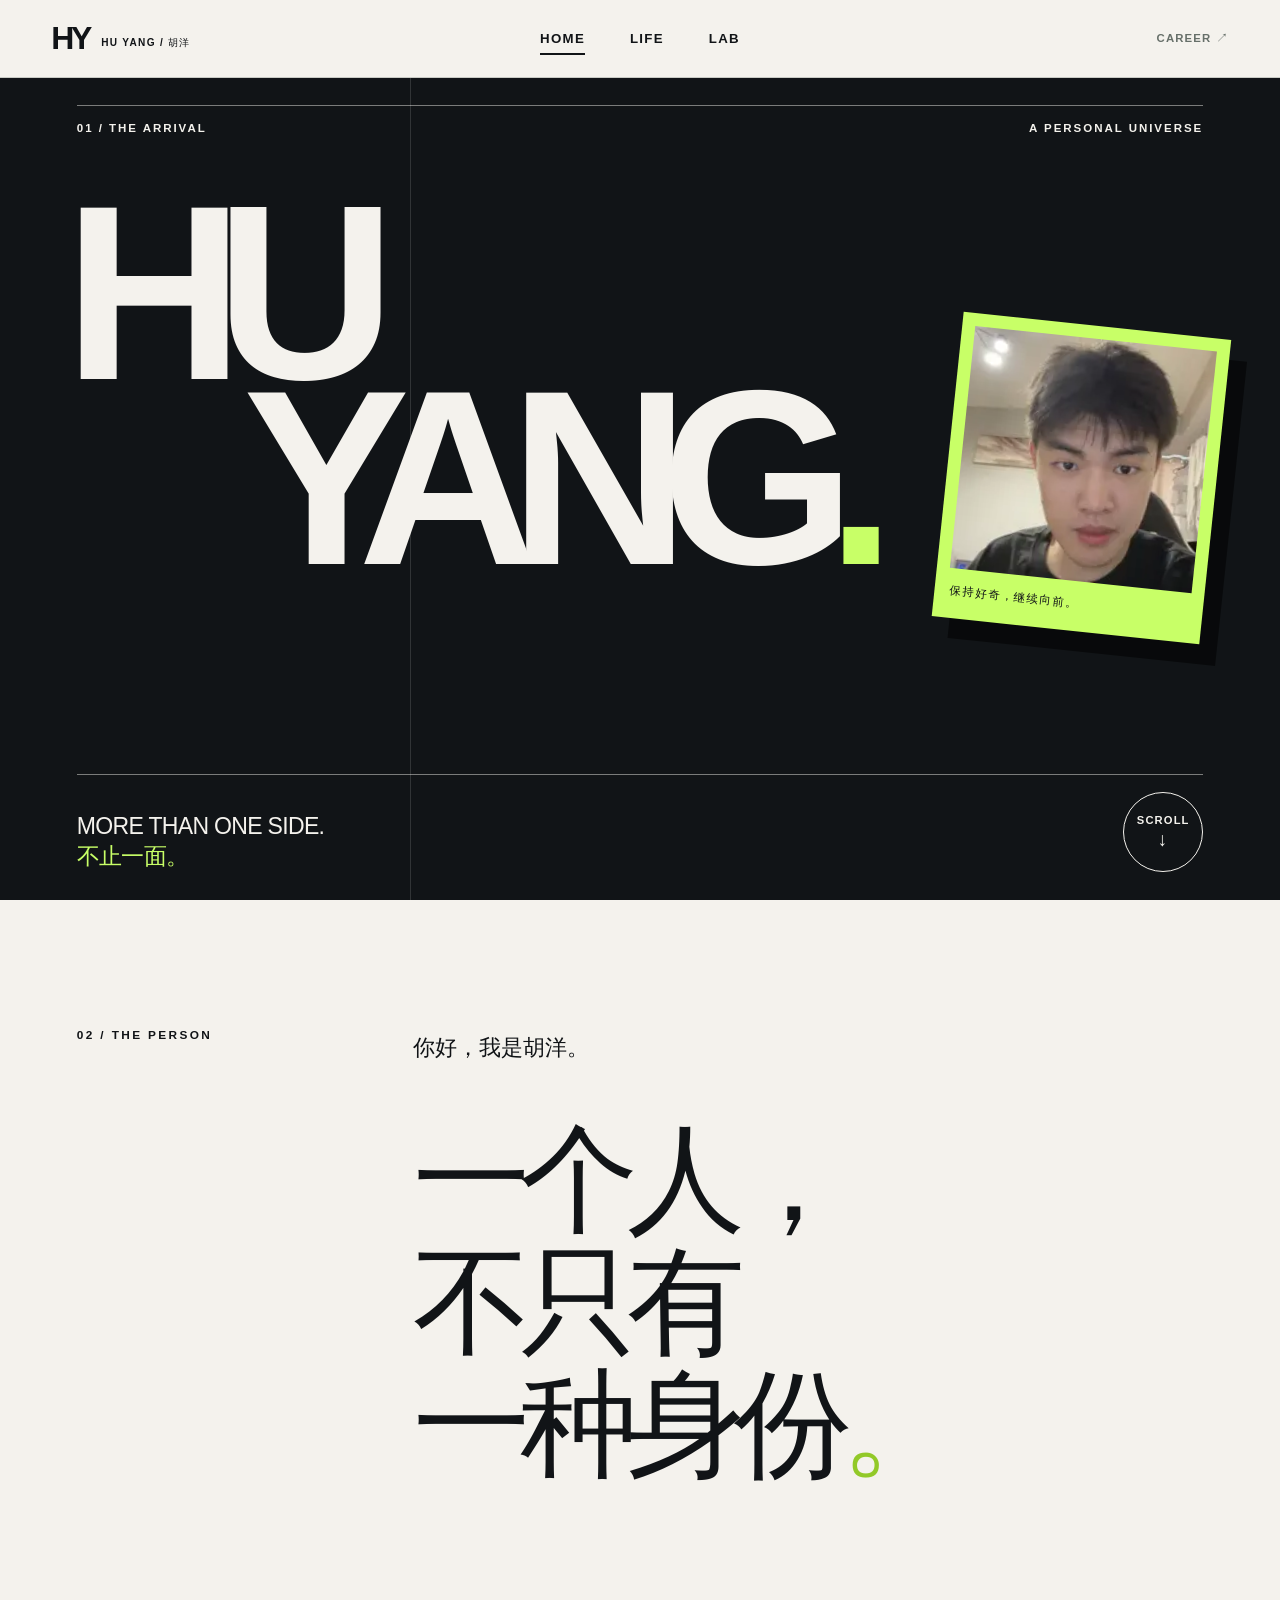
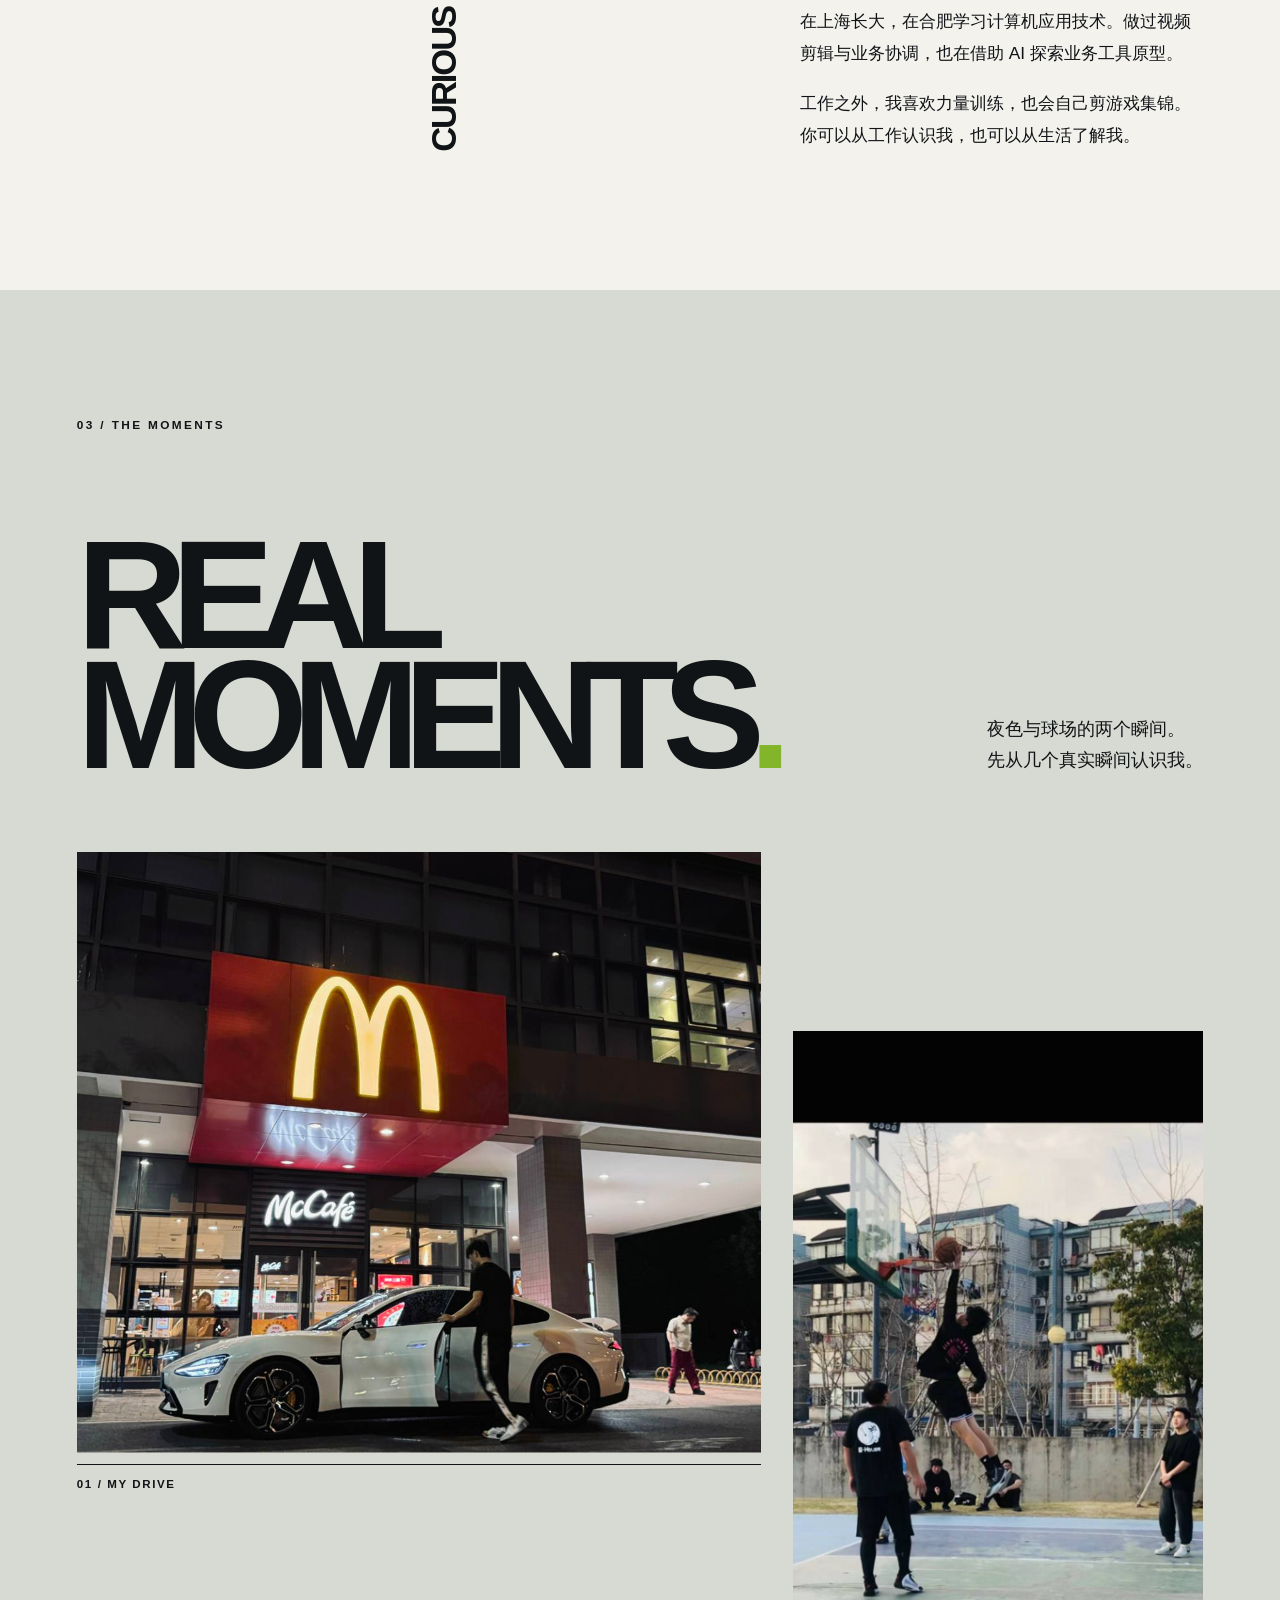
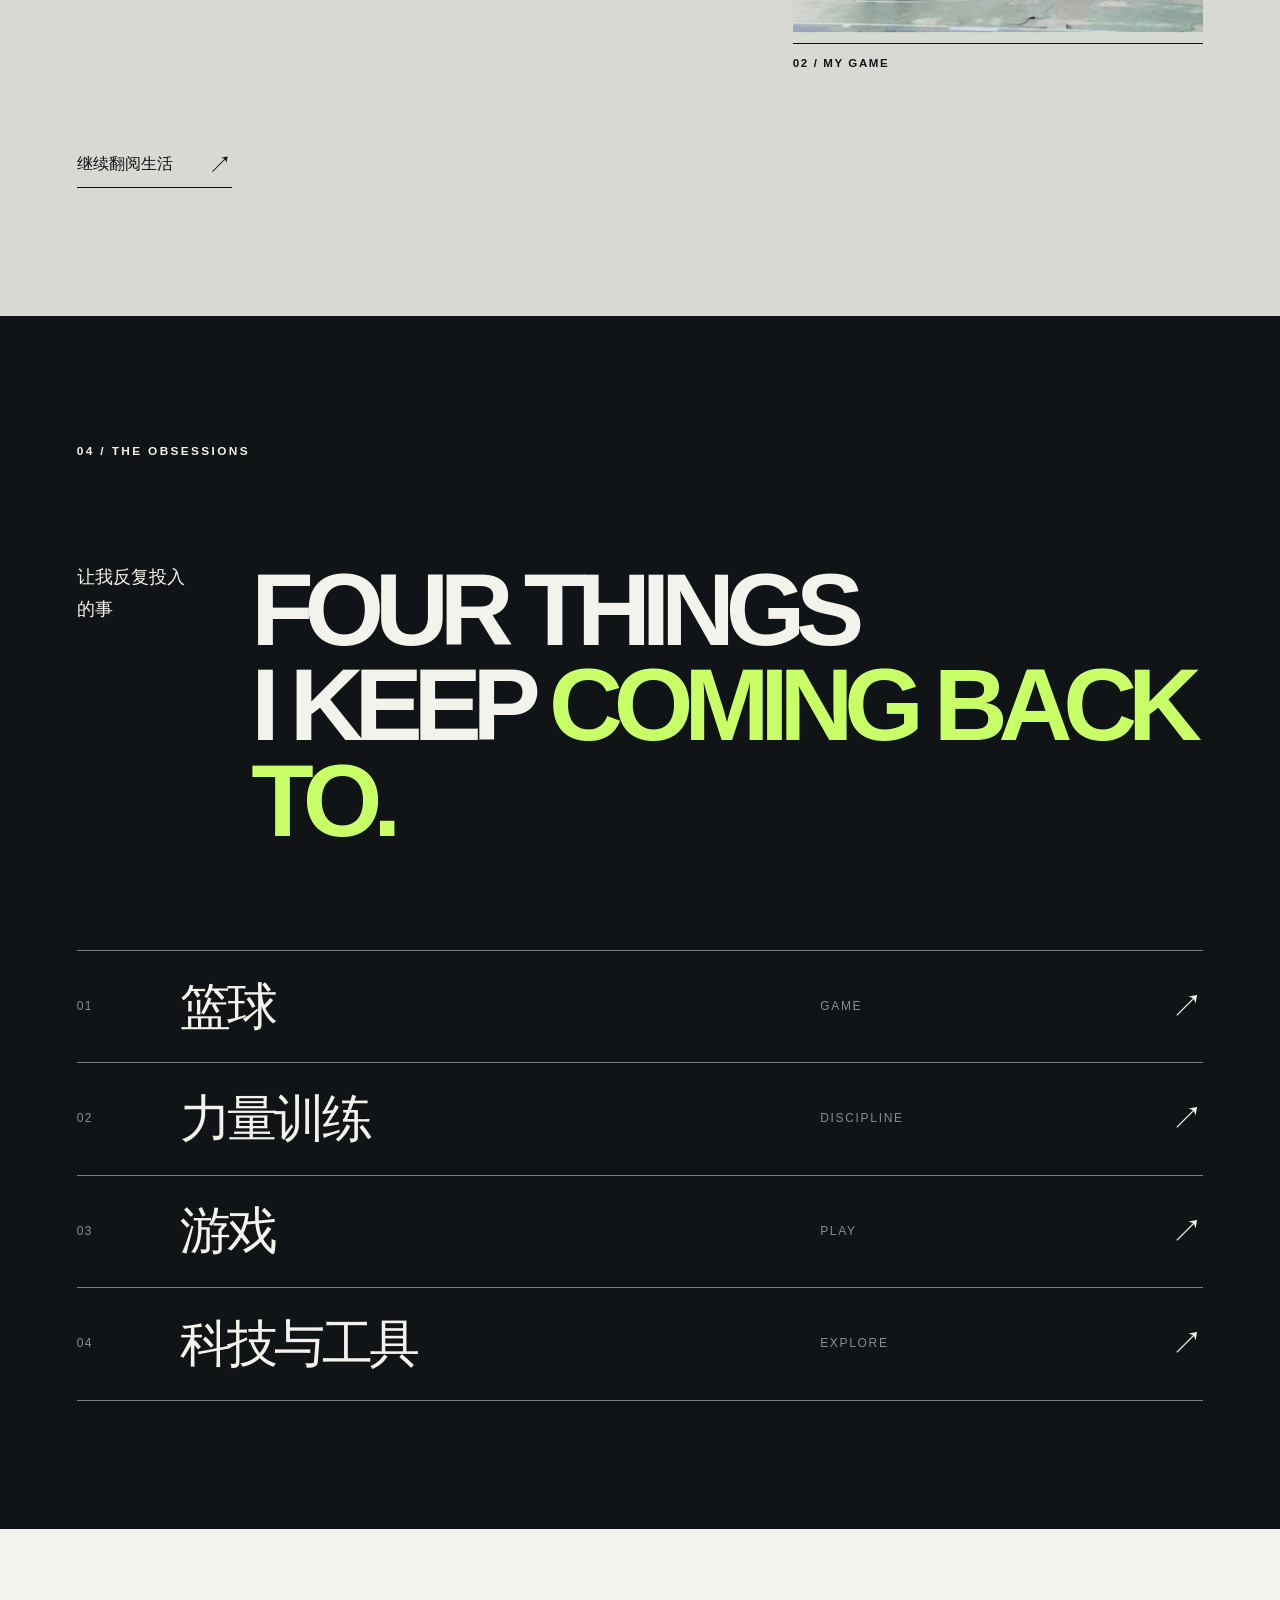
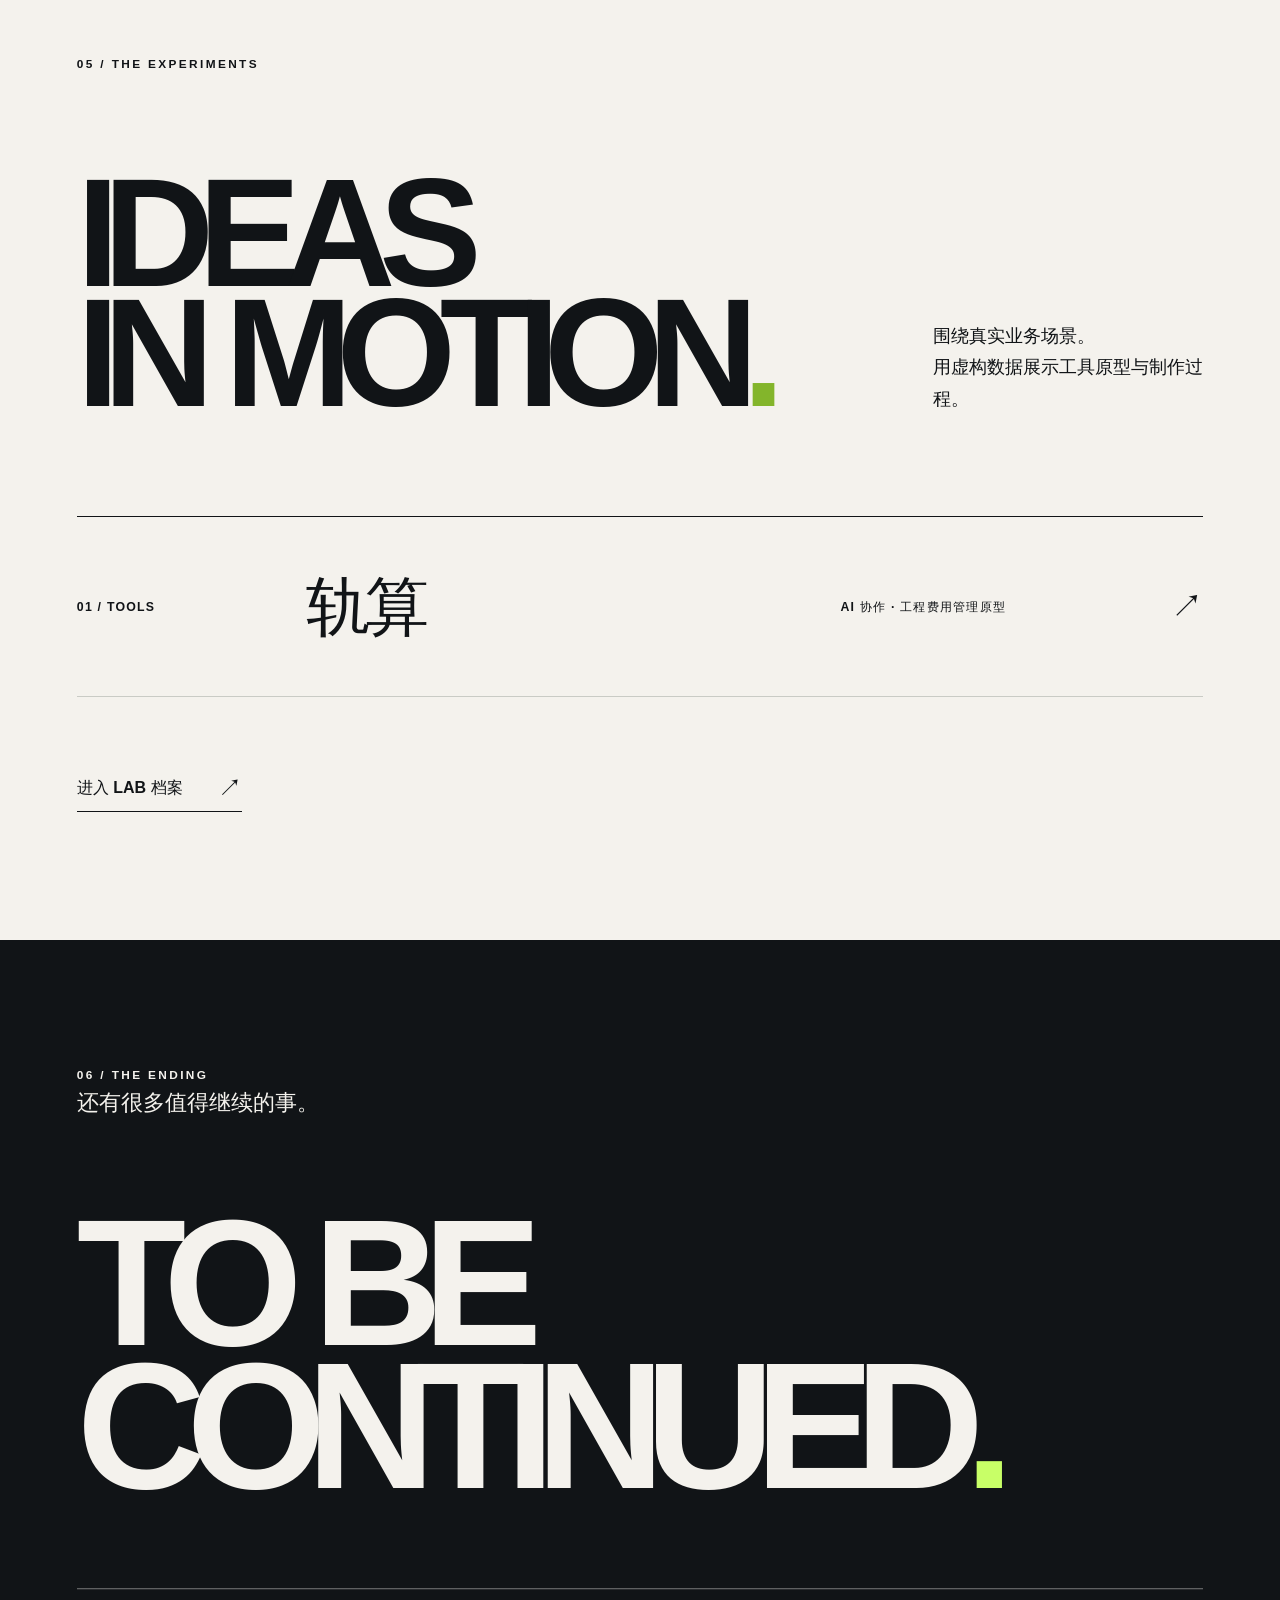
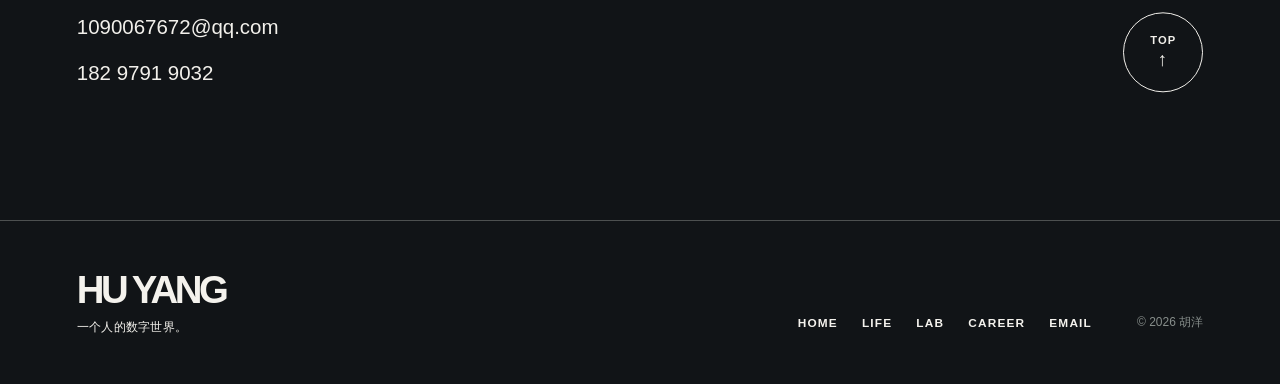
==== commit 8a3c575e: "Show only RailCost in creative archive" ====
--- a/index.html
+++ b/index.html
@@ -1,8 +1,8 @@
 <!doctype html><html lang="zh-CN"><head><meta charset="utf-8"><meta name="viewport" content="width=device-width,initial-scale=1"><meta name="theme-color" content="#111417"><title>HU YANG｜A Personal Universe</title><meta name="description" content="胡洋的个人数字空间：生活、兴趣、创作与探索。"><meta property="og:title" content="HU YANG｜A Personal Universe"><meta property="og:description" content="胡洋的个人数字空间：生活、兴趣、创作与探索。"><meta property="og:type" content="website"><link rel="icon" href="assets/favicon.svg" type="image/svg+xml"><link rel="stylesheet" href="style.css?v=color-portrait"><link rel="stylesheet" href="editorial.css?v=visual-2"><link rel="stylesheet" href="universe.css?v=car-one"><script src="assets/gsap.min.js" defer></script><script src="assets/ScrollTrigger.min.js" defer></script><script src="site.js?v=visual-2" defer></script><script src="universe.js?v=car-one" defer></script></head><body class="page-home universe-page"><div class="opening-curtain" aria-hidden="true"></div><a class="skip" href="#main">跳到正文</a><header class="site-header"><a class="brand" href="index.html" aria-label="胡洋，回到首页">HY<span>HU YANG / 胡洋</span></a><nav class="site-nav" aria-label="主导航"><a href="index.html" aria-current="page">HOME</a><a href="life.html" >LIFE</a><a href="lab.html" >LAB</a></nav><a class="career-access" href="career.html" >CAREER <span>↗</span></a></header><main id="main">
 <section class="universe-hero" aria-labelledby="arrival-title"><div class="hero-meta"><span>01 / THE ARRIVAL</span><span>A PERSONAL UNIVERSE</span></div><h1 id="arrival-title"><span>HU</span><span>YANG<span class="period-dot">.</span></span></h1><div class="arrival-portrait"><img src="assets/portrait.png" width="200" height="200" alt="胡洋的彩色肖像" fetchpriority="high"><span>保持好奇，继续向前。</span></div><div class="arrival-bottom"><p>MORE THAN ONE SIDE.<br><strong>不止一面。</strong></p><a href="#about" class="circle-link" aria-label="向下了解胡洋">SCROLL <span>↓</span></a></div></section>
-<section class="person-section universe-section" id="about"><div class="section-index">02 / THE PERSON</div><div class="person-main"><p class="kicker">你好，我是胡洋。</p><h2>一个人，<br><em>不只有</em><br>一种身份<span class="acid">。</span></h2><div class="person-detail"><span class="giant-side">CURIOUS</span><div><p>在上海长大，在合肥学习计算机应用技术。做过视频剪辑与业务协调，也在借助 AI 探索短片故事、角色设计和业务工具原型。</p><p>工作之外，我喜欢力量训练，也会自己剪游戏集锦。你可以从工作认识我，也可以从生活了解我。</p></div></div></div></section>
+<section class="person-section universe-section" id="about"><div class="section-index">02 / THE PERSON</div><div class="person-main"><p class="kicker">你好，我是胡洋。</p><h2>一个人，<br><em>不只有</em><br>一种身份<span class="acid">。</span></h2><div class="person-detail"><span class="giant-side">CURIOUS</span><div><p>在上海长大，在合肥学习计算机应用技术。做过视频剪辑与业务协调，也在借助 AI 探索业务工具原型。</p><p>工作之外，我喜欢力量训练，也会自己剪游戏集锦。你可以从工作认识我，也可以从生活了解我。</p></div></div></div></section>
 <section class="moments-section universe-section" id="moments"><div class="section-index">03 / THE MOMENTS</div><div class="moments-heading"><h2>REAL<br>MOMENTS<span class="acid">.</span></h2><p>夜色与球场的两个瞬间。<br>先从几个真实瞬间认识我。</p></div><div class="moment-spread"><figure class="moment-photo moment-primary"><img src="assets/car-night-moment.jpg" width="1280" height="960" alt="夜间街边，胡洋与白色小米 SU7 Max" loading="lazy"><figcaption>01 / MY DRIVE</figcaption></figure><figure class="moment-photo moment-secondary"><img src="assets/basketball-moment.jpg" width="948" height="1280" alt="胡洋在篮球场跃起，持球靠近篮筐" loading="lazy"><figcaption>02 / MY GAME</figcaption></figure></div><a class="editorial-link" href="life.html">继续翻阅生活 <span>↗</span></a></section>
 <section class="obsessions-section universe-section" id="explore"><div class="section-index">04 / THE OBSESSIONS</div><div class="obsessions-heading"><p>让我反复投入的事</p><h2>FOUR THINGS<br>I KEEP <i>COMING BACK TO.</i></h2></div><div class="obsession-list"><a href="life.html#basketball"><span>01</span><strong>篮球</strong><em>GAME</em><b>↗</b></a><a href="life.html#discipline"><span>02</span><strong>力量训练</strong><em>DISCIPLINE</em><b>↗</b></a><a href="life.html#playground"><span>03</span><strong>游戏</strong><em>PLAY</em><b>↗</b></a><a href="life.html#playground"><span>04</span><strong>科技与工具</strong><em>EXPLORE</em><b>↗</b></a></div></section>
-<section class="home-lab universe-section" id="experiments"><div class="section-index">05 / THE EXPERIMENTS</div><div class="lab-intro"><h2>IDEAS<br>IN MOTION<span class="acid">.</span></h2><p>从故事到工具。<br>展示真实推进中的探索，不把概念当作成片。</p></div><div class="home-projects"><a href="lab.html#tianmen"><span>01 / AIGC STORY</span><strong>天门之下</strong><small>仙侠短片 · 前期创作</small><b>↗</b></a><a href="lab.html#biehuitou"><span>02 / CHARACTER</span><strong>别回头</strong><small>悬疑故事 · 角色与提示词练习</small><b>↗</b></a><a href="railcost.html"><span>03 / TOOLS</span><strong>业务 × AI</strong><small>AI 协作 · 管理工具原型</small><b>↗</b></a></div><a class="editorial-link" href="lab.html">进入 LAB 档案 <span>↗</span></a></section>
+<section class="home-lab universe-section" id="experiments"><div class="section-index">05 / THE EXPERIMENTS</div><div class="lab-intro"><h2>IDEAS<br>IN MOTION<span class="acid">.</span></h2><p>围绕真实业务场景。<br>用虚构数据展示工具原型与制作过程。</p></div><div class="home-projects"><a href="railcost.html"><span>01 / TOOLS</span><strong>轨算</strong><small>AI 协作 · 工程费用管理原型</small><b>↗</b></a></div><a class="editorial-link" href="lab.html">进入 LAB 档案 <span>↗</span></a></section>
 <section class="ending-section universe-section" id="contact"><div class="section-index">06 / THE ENDING</div><p>还有很多值得继续的事。</p><h2>TO BE<br>CONTINUED<span class="acid">.</span></h2><div class="ending-bottom"><div><a href="mailto:1090067672@qq.com">1090067672@qq.com</a><a href="tel:+8618297919032">182 9791 9032</a></div><a href="#main" class="circle-link">TOP <span>↑</span></a></div></section>
 </main><footer class="universe-footer"><a class="footer-logo" href="index.html">HU YANG<span>一个人的数字世界。</span></a><nav aria-label="页脚导航"><a href="index.html">HOME</a><a href="life.html">LIFE</a><a href="lab.html">LAB</a><a href="career.html">CAREER</a><a href="mailto:1090067672@qq.com">EMAIL</a></nav><small>© 2026 胡洋</small></footer></body></html>
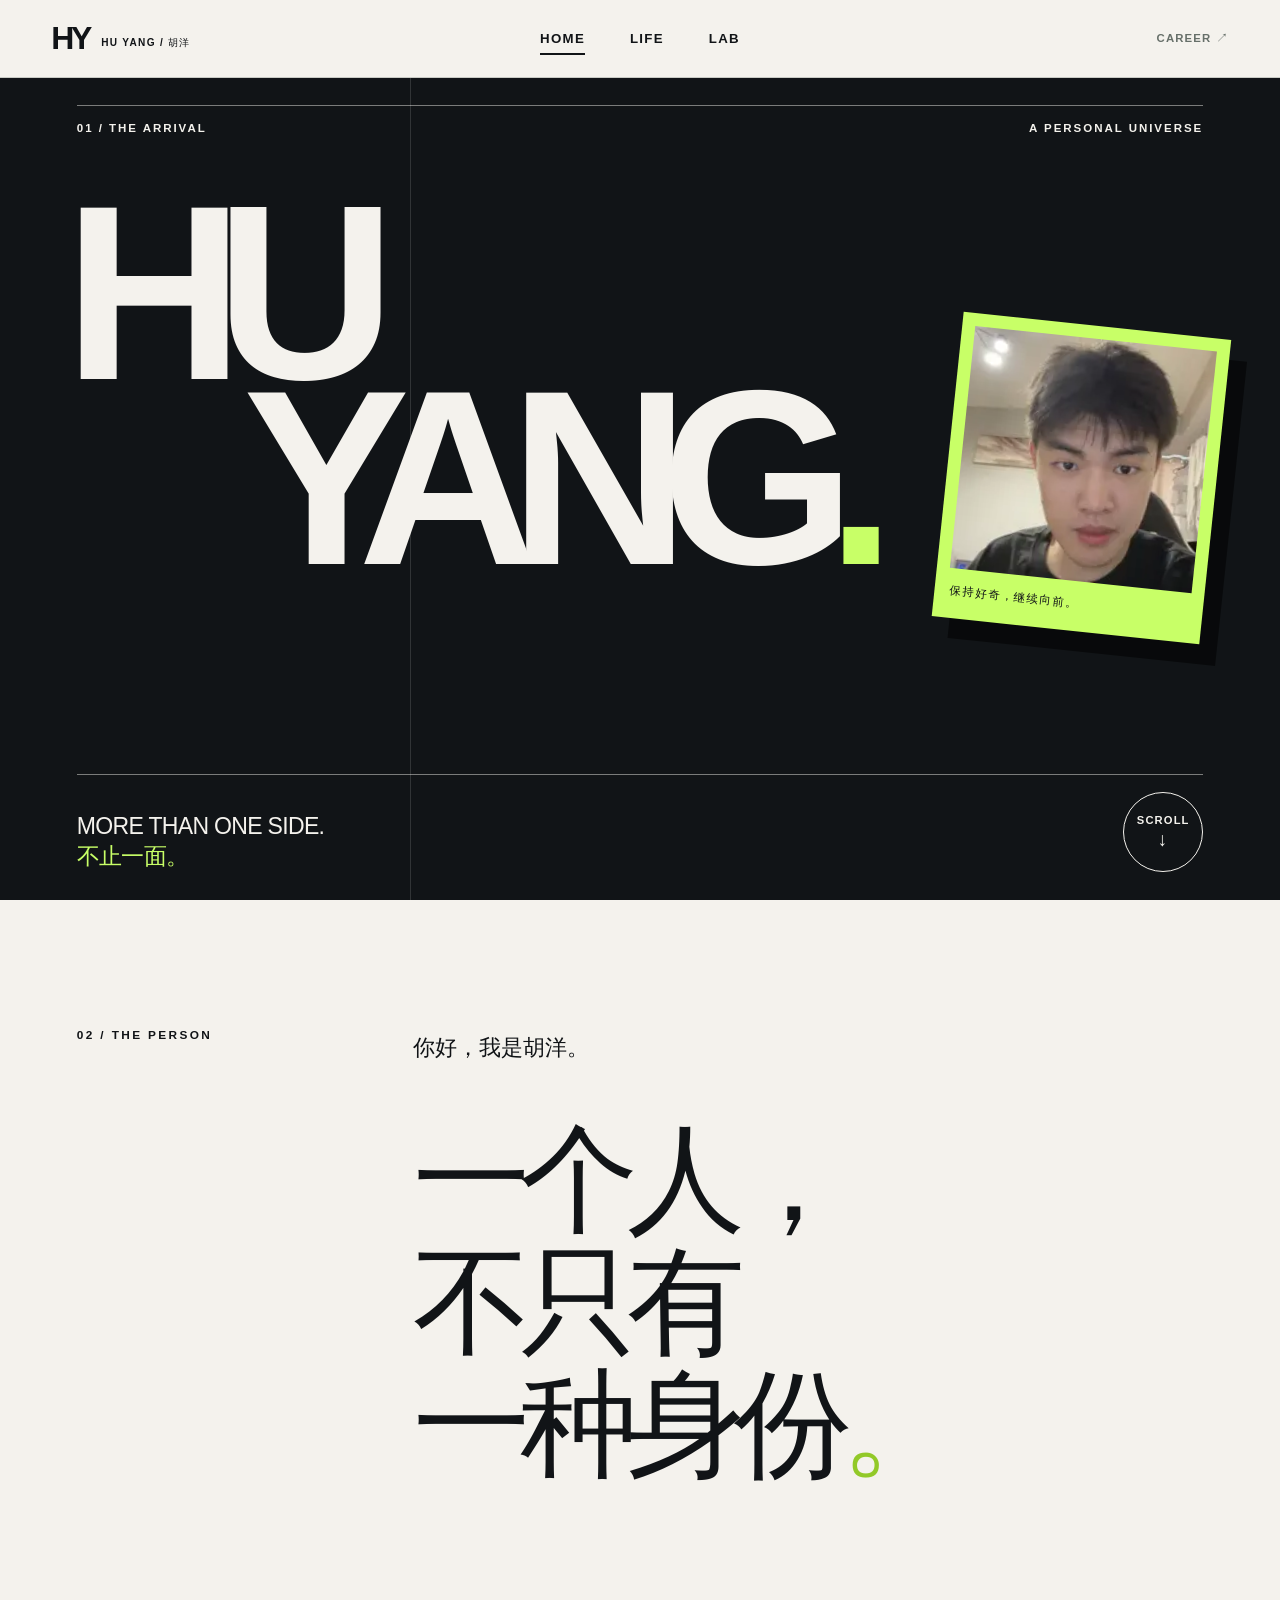
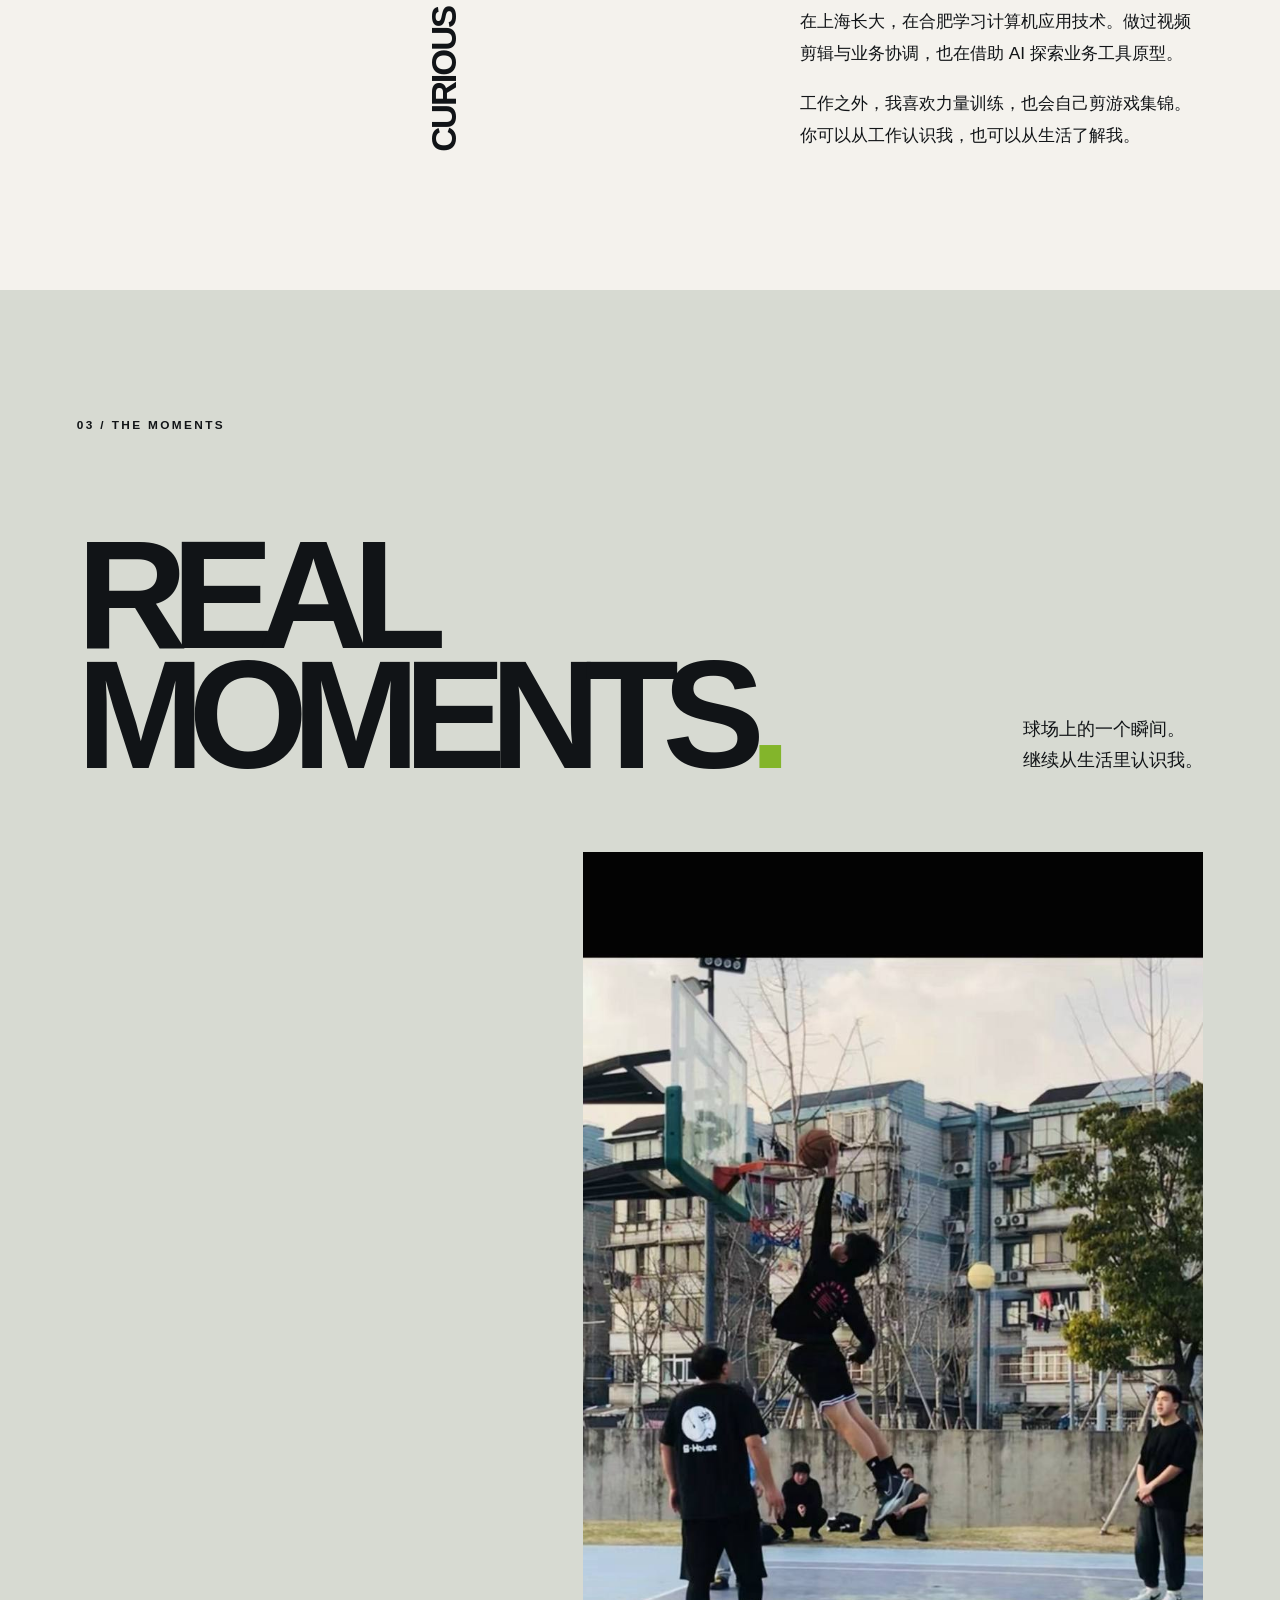
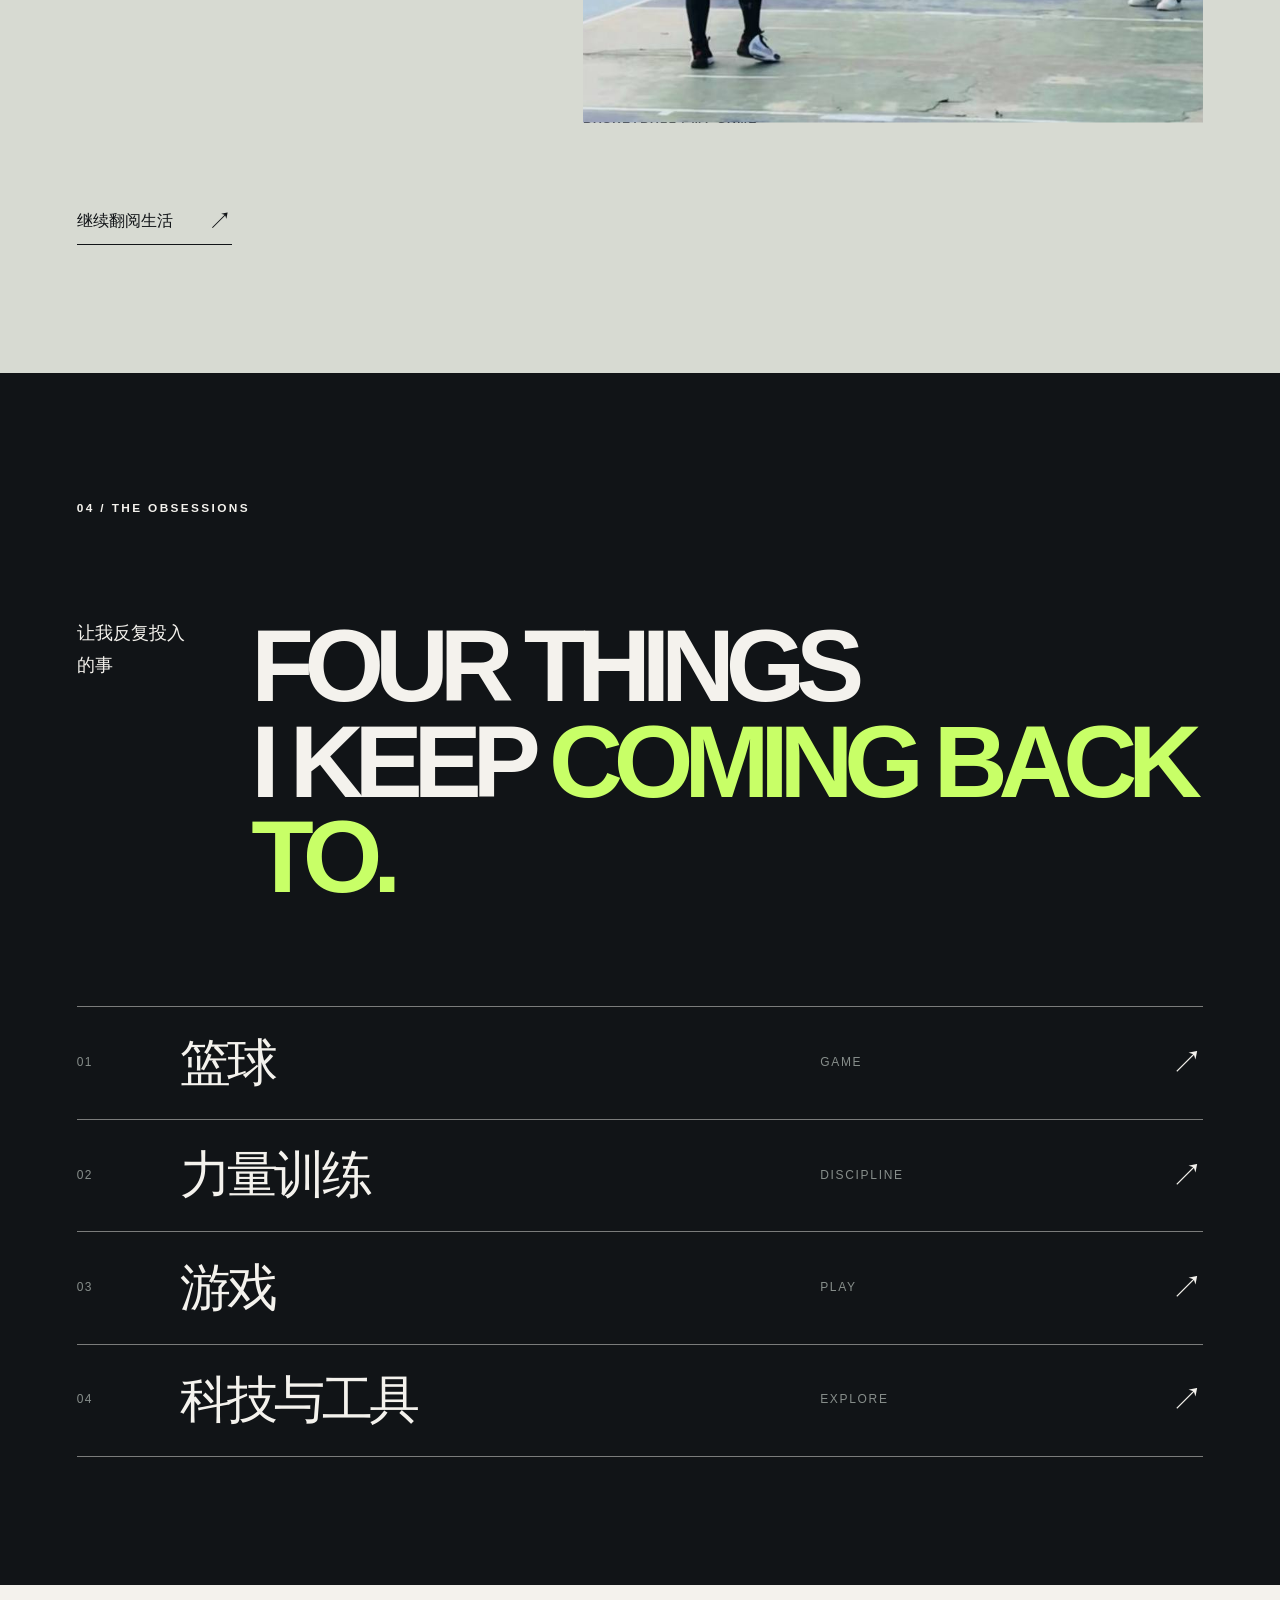
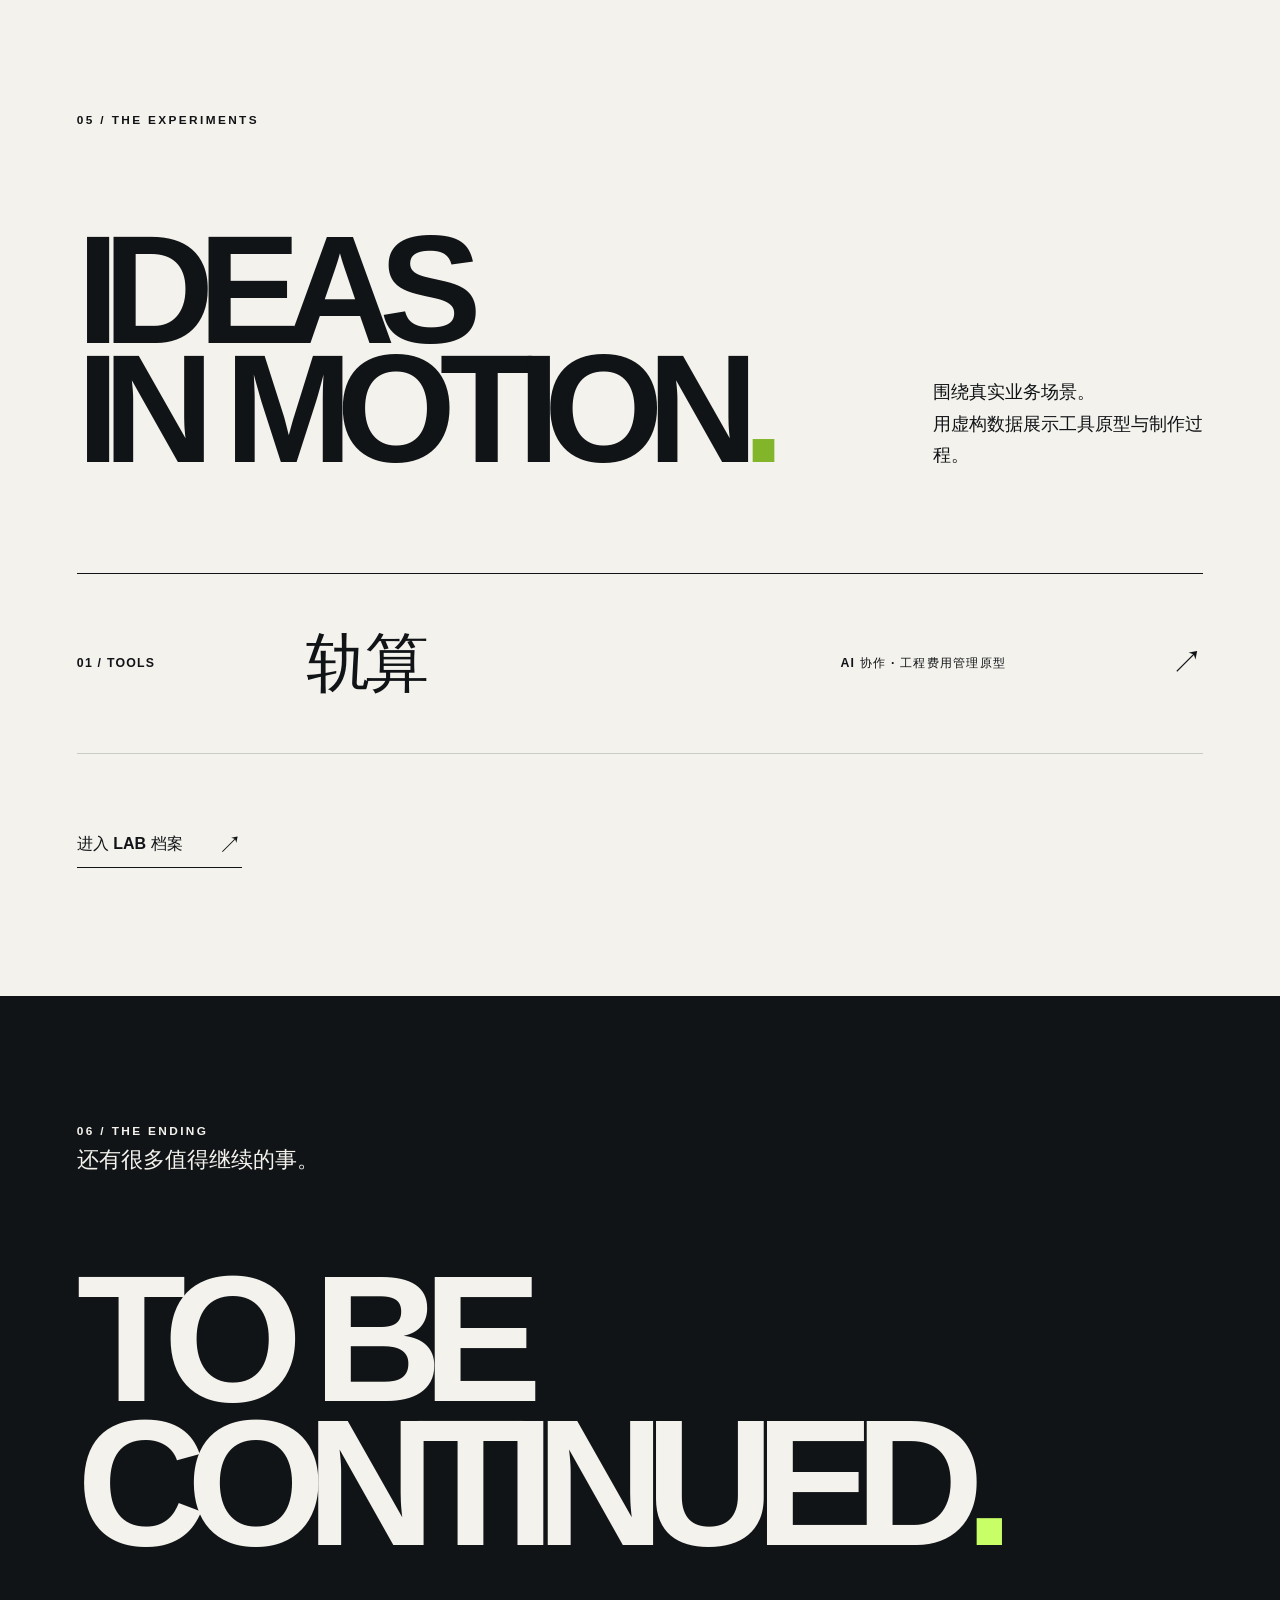
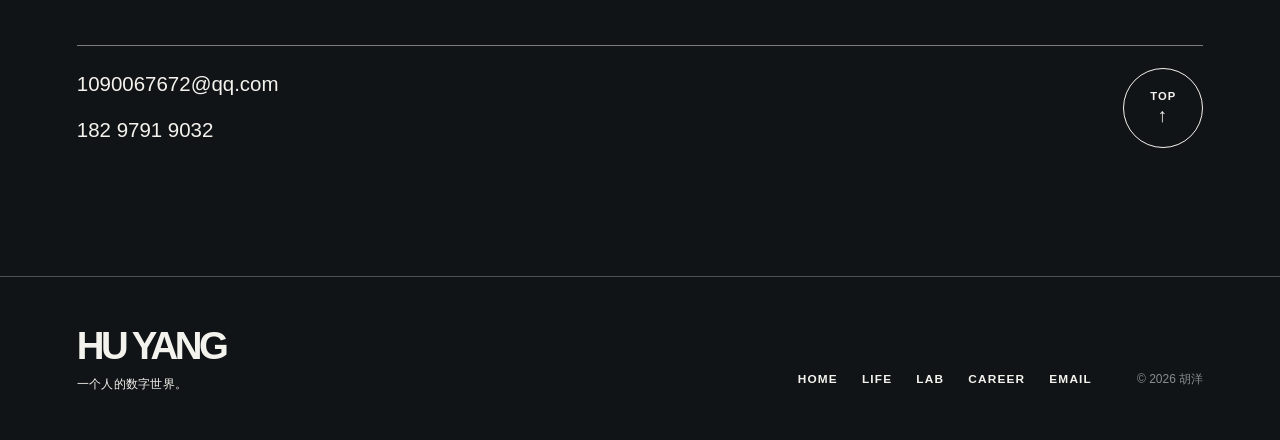
==== commit 0ee31721: "Remove car content and emphasize Muse and Codex" ====
--- a/index.html
+++ b/index.html
@@ -1,7 +1,7 @@
-<!doctype html><html lang="zh-CN"><head><meta charset="utf-8"><meta name="viewport" content="width=device-width,initial-scale=1"><meta name="theme-color" content="#111417"><title>HU YANG｜A Personal Universe</title><meta name="description" content="胡洋的个人数字空间：生活、兴趣、创作与探索。"><meta property="og:title" content="HU YANG｜A Personal Universe"><meta property="og:description" content="胡洋的个人数字空间：生活、兴趣、创作与探索。"><meta property="og:type" content="website"><link rel="icon" href="assets/favicon.svg" type="image/svg+xml"><link rel="stylesheet" href="style.css?v=color-portrait"><link rel="stylesheet" href="editorial.css?v=visual-2"><link rel="stylesheet" href="universe.css?v=car-one"><script src="assets/gsap.min.js" defer></script><script src="assets/ScrollTrigger.min.js" defer></script><script src="site.js?v=visual-2" defer></script><script src="universe.js?v=car-one" defer></script></head><body class="page-home universe-page"><div class="opening-curtain" aria-hidden="true"></div><a class="skip" href="#main">跳到正文</a><header class="site-header"><a class="brand" href="index.html" aria-label="胡洋，回到首页">HY<span>HU YANG / 胡洋</span></a><nav class="site-nav" aria-label="主导航"><a href="index.html" aria-current="page">HOME</a><a href="life.html" >LIFE</a><a href="lab.html" >LAB</a></nav><a class="career-access" href="career.html" >CAREER <span>↗</span></a></header><main id="main">
+<!doctype html><html lang="zh-CN"><head><meta charset="utf-8"><meta name="viewport" content="width=device-width,initial-scale=1"><meta name="theme-color" content="#111417"><title>HU YANG｜A Personal Universe</title><meta name="description" content="胡洋的个人数字空间：生活、兴趣、创作与探索。"><meta property="og:title" content="HU YANG｜A Personal Universe"><meta property="og:description" content="胡洋的个人数字空间：生活、兴趣、创作与探索。"><meta property="og:type" content="website"><link rel="icon" href="assets/favicon.svg" type="image/svg+xml"><link rel="stylesheet" href="style.css?v=color-portrait"><link rel="stylesheet" href="editorial.css?v=visual-2"><link rel="stylesheet" href="universe.css?v=no-car"><script src="assets/gsap.min.js" defer></script><script src="assets/ScrollTrigger.min.js" defer></script><script src="site.js?v=visual-2" defer></script><script src="universe.js?v=car-one" defer></script></head><body class="page-home universe-page"><div class="opening-curtain" aria-hidden="true"></div><a class="skip" href="#main">跳到正文</a><header class="site-header"><a class="brand" href="index.html" aria-label="胡洋，回到首页">HY<span>HU YANG / 胡洋</span></a><nav class="site-nav" aria-label="主导航"><a href="index.html" aria-current="page">HOME</a><a href="life.html" >LIFE</a><a href="lab.html" >LAB</a></nav><a class="career-access" href="career.html" >CAREER <span>↗</span></a></header><main id="main">
 <section class="universe-hero" aria-labelledby="arrival-title"><div class="hero-meta"><span>01 / THE ARRIVAL</span><span>A PERSONAL UNIVERSE</span></div><h1 id="arrival-title"><span>HU</span><span>YANG<span class="period-dot">.</span></span></h1><div class="arrival-portrait"><img src="assets/portrait.png" width="200" height="200" alt="胡洋的彩色肖像" fetchpriority="high"><span>保持好奇，继续向前。</span></div><div class="arrival-bottom"><p>MORE THAN ONE SIDE.<br><strong>不止一面。</strong></p><a href="#about" class="circle-link" aria-label="向下了解胡洋">SCROLL <span>↓</span></a></div></section>
 <section class="person-section universe-section" id="about"><div class="section-index">02 / THE PERSON</div><div class="person-main"><p class="kicker">你好，我是胡洋。</p><h2>一个人，<br><em>不只有</em><br>一种身份<span class="acid">。</span></h2><div class="person-detail"><span class="giant-side">CURIOUS</span><div><p>在上海长大，在合肥学习计算机应用技术。做过视频剪辑与业务协调，也在借助 AI 探索业务工具原型。</p><p>工作之外，我喜欢力量训练，也会自己剪游戏集锦。你可以从工作认识我，也可以从生活了解我。</p></div></div></div></section>
-<section class="moments-section universe-section" id="moments"><div class="section-index">03 / THE MOMENTS</div><div class="moments-heading"><h2>REAL<br>MOMENTS<span class="acid">.</span></h2><p>夜色与球场的两个瞬间。<br>先从几个真实瞬间认识我。</p></div><div class="moment-spread"><figure class="moment-photo moment-primary"><img src="assets/car-night-moment.jpg" width="1280" height="960" alt="夜间街边，胡洋与白色小米 SU7 Max" loading="lazy"><figcaption>01 / MY DRIVE</figcaption></figure><figure class="moment-photo moment-secondary"><img src="assets/basketball-moment.jpg" width="948" height="1280" alt="胡洋在篮球场跃起，持球靠近篮筐" loading="lazy"><figcaption>02 / MY GAME</figcaption></figure></div><a class="editorial-link" href="life.html">继续翻阅生活 <span>↗</span></a></section>
+<section class="moments-section universe-section" id="moments"><div class="section-index">03 / THE MOMENTS</div><div class="moments-heading"><h2>REAL<br>MOMENTS<span class="acid">.</span></h2><p>球场上的一个瞬间。<br>继续从生活里认识我。</p></div><div class="moment-spread moment-solo"><figure class="moment-photo moment-primary"><img src="assets/basketball-moment.jpg" width="948" height="1280" alt="胡洋在篮球场跃起，持球靠近篮筐" loading="lazy"><figcaption>BASKETBALL / MY GAME</figcaption></figure></div><a class="editorial-link" href="life.html">继续翻阅生活 <span>↗</span></a></section>
 <section class="obsessions-section universe-section" id="explore"><div class="section-index">04 / THE OBSESSIONS</div><div class="obsessions-heading"><p>让我反复投入的事</p><h2>FOUR THINGS<br>I KEEP <i>COMING BACK TO.</i></h2></div><div class="obsession-list"><a href="life.html#basketball"><span>01</span><strong>篮球</strong><em>GAME</em><b>↗</b></a><a href="life.html#discipline"><span>02</span><strong>力量训练</strong><em>DISCIPLINE</em><b>↗</b></a><a href="life.html#playground"><span>03</span><strong>游戏</strong><em>PLAY</em><b>↗</b></a><a href="life.html#playground"><span>04</span><strong>科技与工具</strong><em>EXPLORE</em><b>↗</b></a></div></section>
 <section class="home-lab universe-section" id="experiments"><div class="section-index">05 / THE EXPERIMENTS</div><div class="lab-intro"><h2>IDEAS<br>IN MOTION<span class="acid">.</span></h2><p>围绕真实业务场景。<br>用虚构数据展示工具原型与制作过程。</p></div><div class="home-projects"><a href="railcost.html"><span>01 / TOOLS</span><strong>轨算</strong><small>AI 协作 · 工程费用管理原型</small><b>↗</b></a></div><a class="editorial-link" href="lab.html">进入 LAB 档案 <span>↗</span></a></section>
 <section class="ending-section universe-section" id="contact"><div class="section-index">06 / THE ENDING</div><p>还有很多值得继续的事。</p><h2>TO BE<br>CONTINUED<span class="acid">.</span></h2><div class="ending-bottom"><div><a href="mailto:1090067672@qq.com">1090067672@qq.com</a><a href="tel:+8618297919032">182 9791 9032</a></div><a href="#main" class="circle-link">TOP <span>↑</span></a></div></section>
--- a/editorial.css
+++ b/editorial.css
@@ -149,3 +149,4 @@
 }
 @media(max-width:390px){.home-hero .giant{font-size:16vw}.profile-object{top:37%}.hero-bottom p{font-size:.87rem}.entry-art{height:120vw}.car-photo img{height:220px}}
 @media(prefers-reduced-motion:reduce){html{scroll-behavior:auto}.opening-curtain{display:none!important}.header a:not(.logo)>span,.entry-art>*,.entry-caption h3,.car-photo img,.outline-link,.round-link,.tab,.copy{transition:none!important}}
+.page-career .career-hero-links{display:flex;flex-wrap:wrap;gap:12px;margin-top:22px}
--- a/universe.css
+++ b/universe.css
@@ -180,3 +180,13 @@
 }
 @media(max-width:360px){.site-header{gap:8px}.site-nav{gap:10px}.site-nav a{font-size:.61rem}.career-access{font-size:.52rem}.arrival-portrait{top:49%}.universe-hero h1{font-size:27vw}}
 @media(prefers-reduced-motion:reduce){html{scroll-behavior:auto}.opening-curtain{display:none!important}.moment-photo img,.circle-link,.obsession-list a,.home-projects a,.archive-open{transition:none!important}.archive-body{animation:none!important}}
+.training-reels{display:grid;grid-template-columns:minmax(0,.78fr) minmax(0,1.22fr);align-items:end;gap:clamp(24px,5vw,80px);margin-top:clamp(90px,11vw,170px)}
+.training-reel{min-width:0;margin:0}
+.training-reel-portrait{max-width:500px}
+.training-reel video{display:block;width:100%;height:auto;background:#222;object-fit:cover}
+.training-reel figcaption{display:flex;justify-content:space-between;gap:16px;border-top:1px solid #777e77;margin-top:18px;padding-top:12px;font-size:1rem}
+.training-reel figcaption span{color:#aeb6ae;font-size:.8rem;letter-spacing:.12em}
+@media(max-width:680px){.training-reels{grid-template-columns:1fr;gap:65px;margin-top:90px}.training-reel-portrait{width:min(80%,420px)}.training-reel figcaption{font-size:.9rem}}
+
+.moment-solo{display:block;width:min(620px,100%);margin-left:auto}
+.moment-solo .moment-photo img{height:auto;max-height:none}
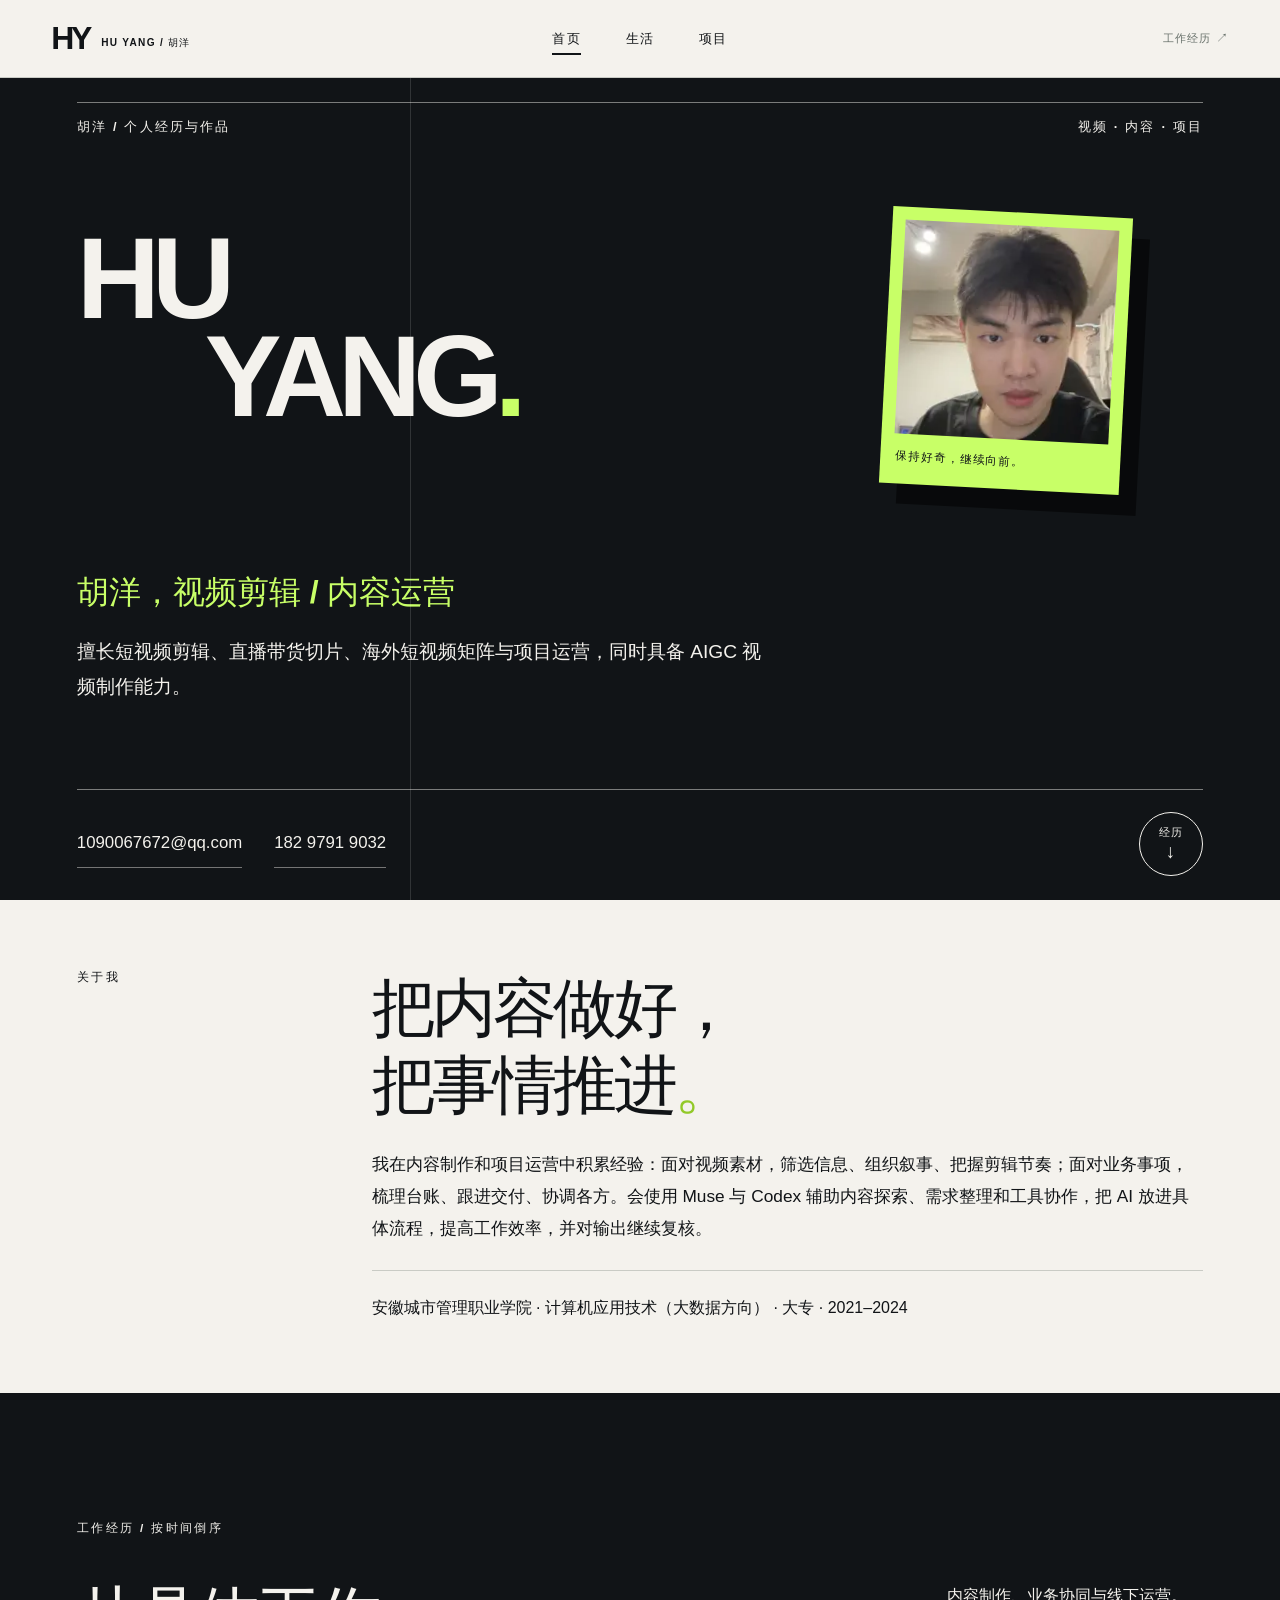
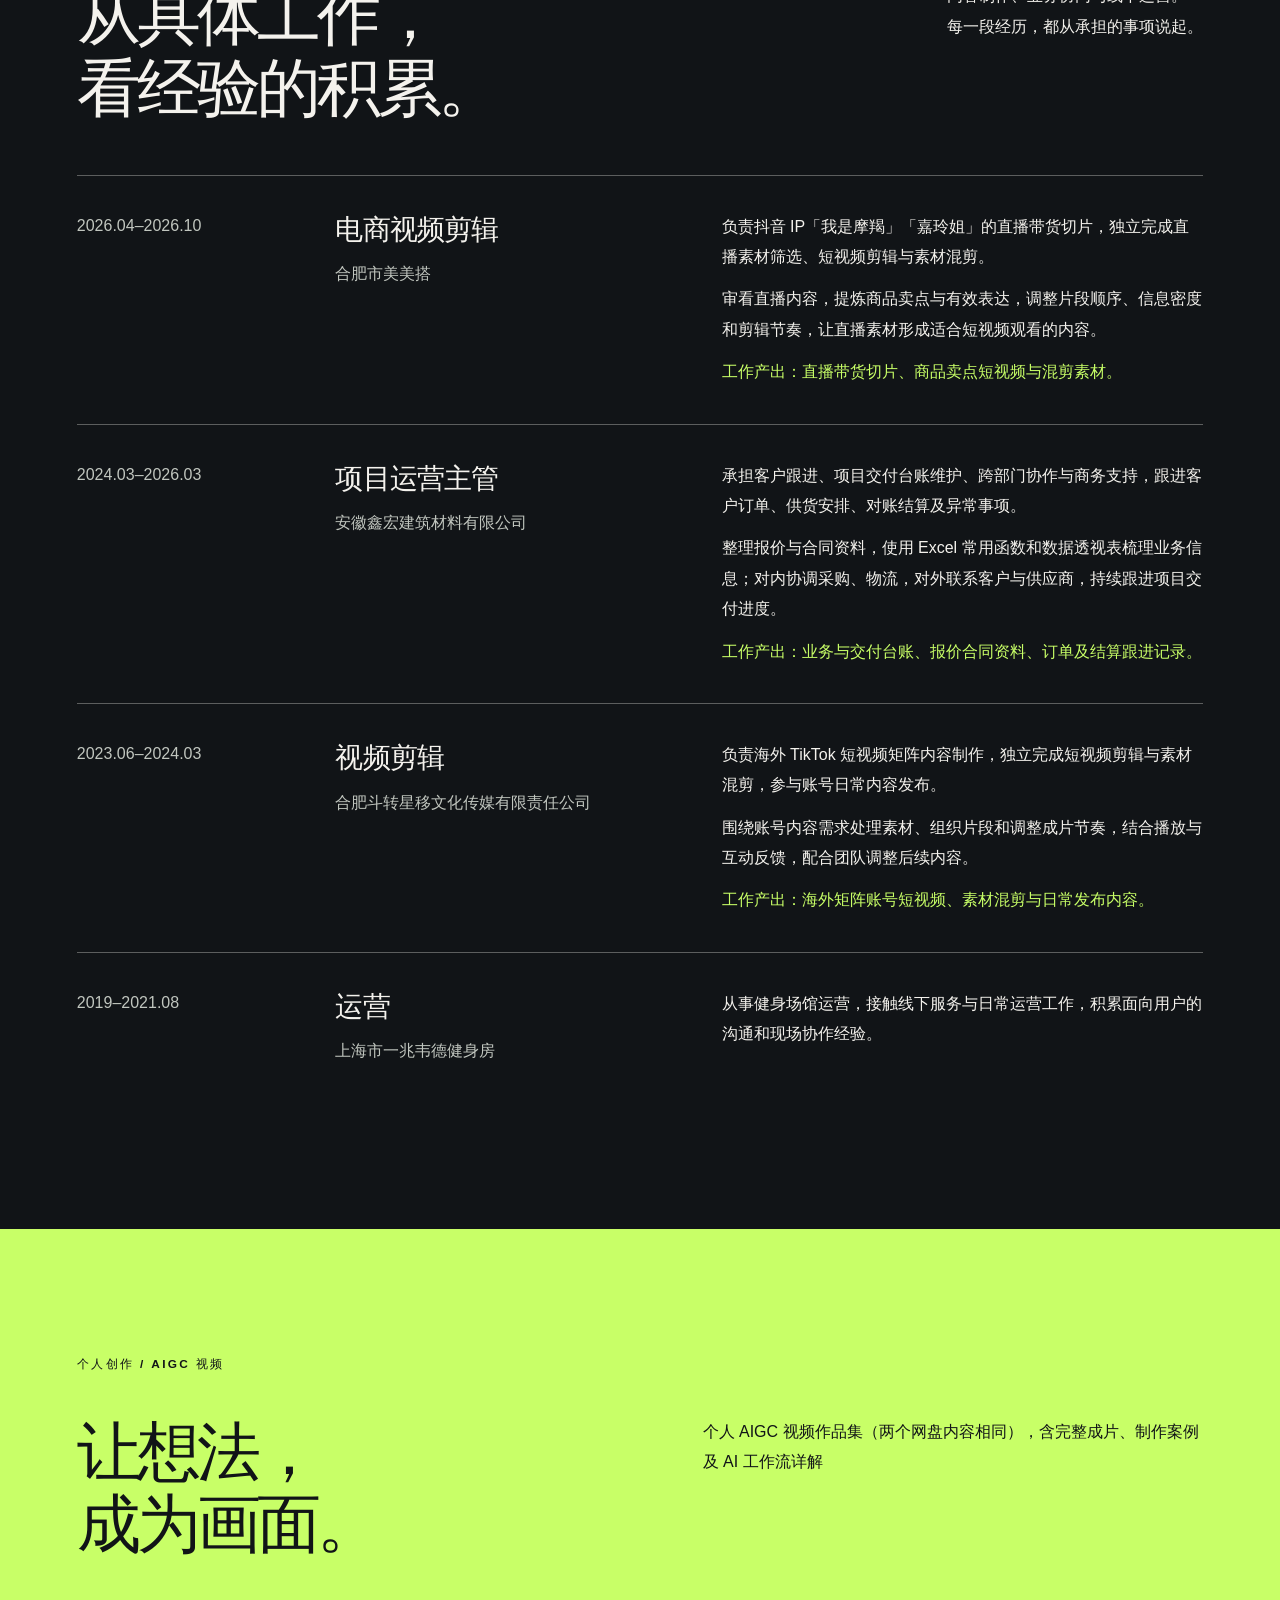
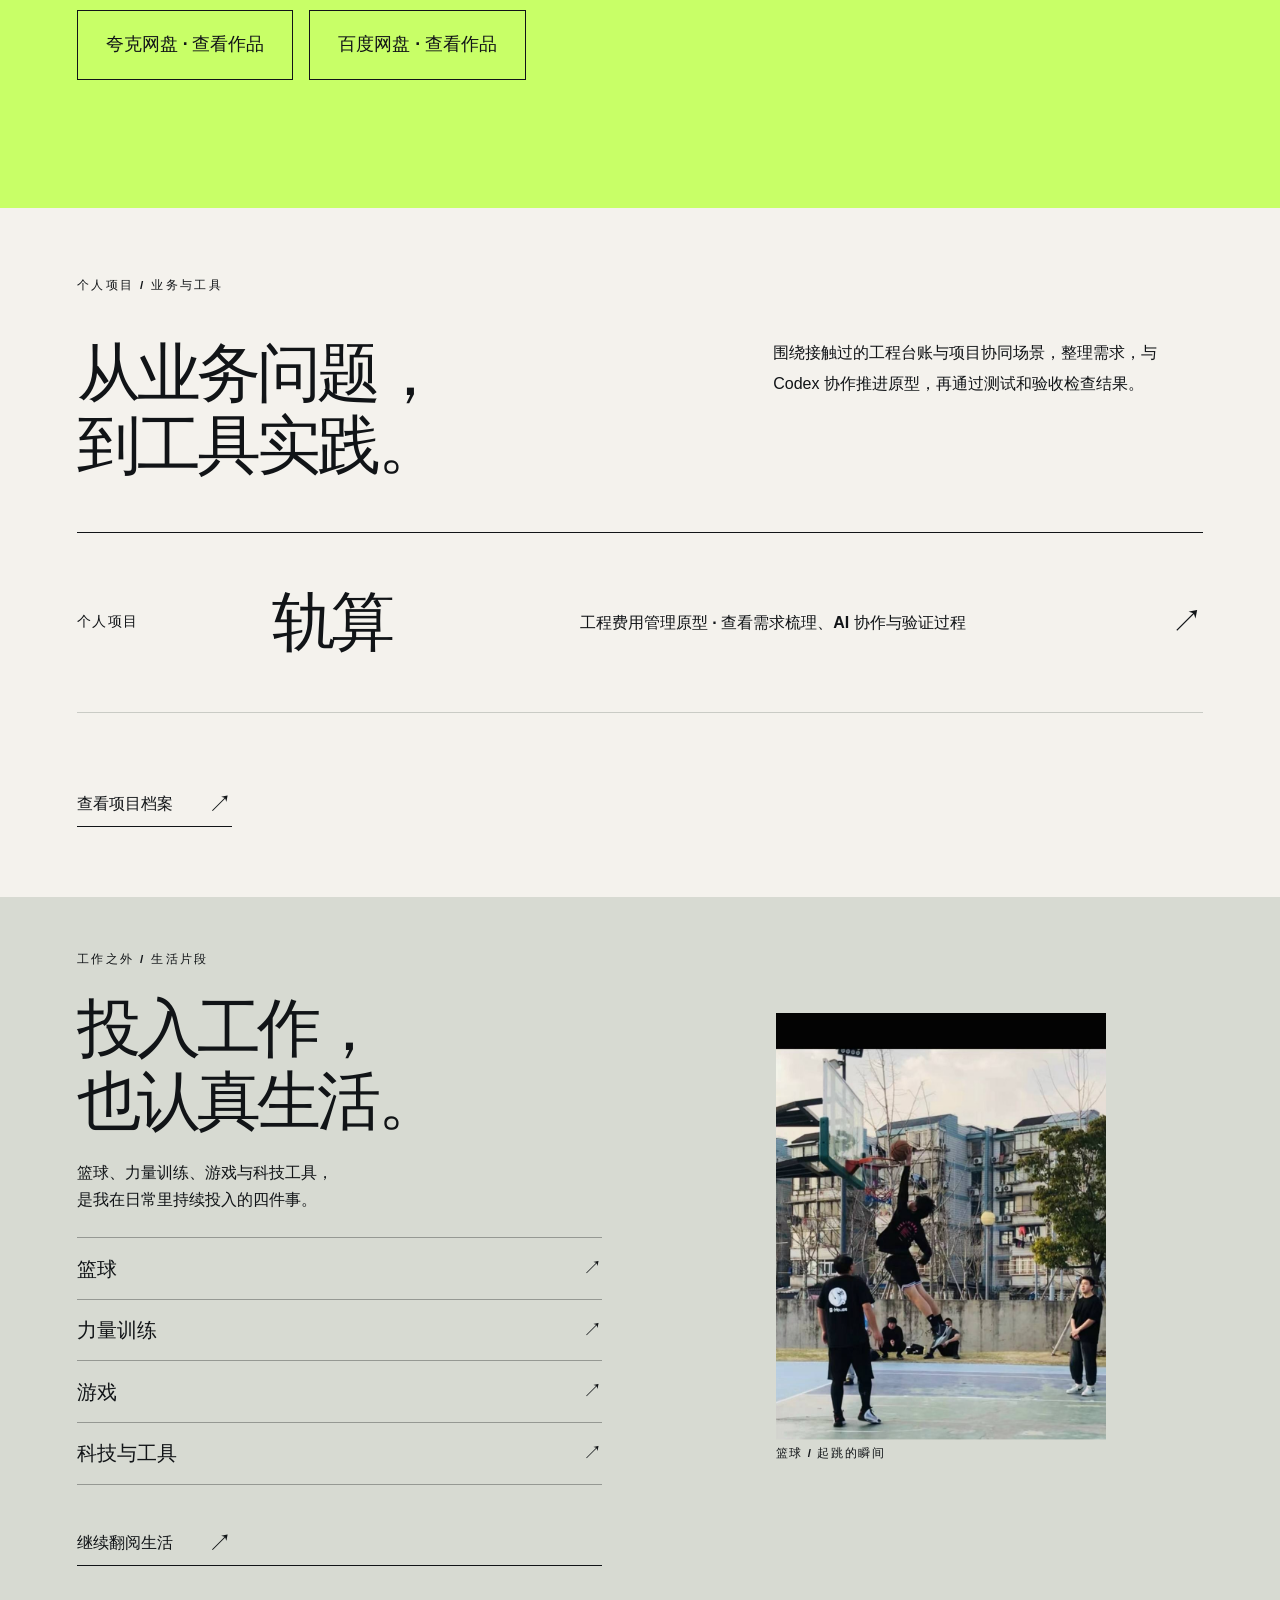
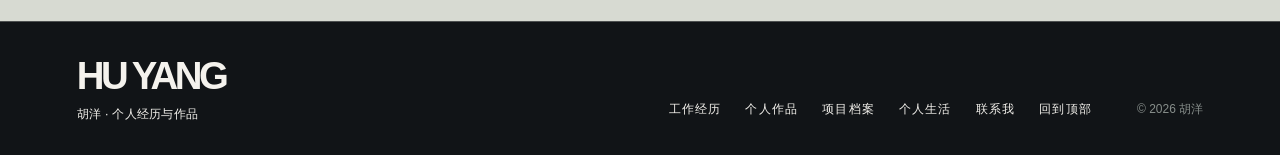
==== commit f6d7578d: "Reframe homepage around professional experience and selected work" ====
--- a/index.html
+++ b/index.html
@@ -1,8 +1,55 @@
-<!doctype html><html lang="zh-CN"><head><meta charset="utf-8"><meta name="viewport" content="width=device-width,initial-scale=1"><meta name="theme-color" content="#111417"><title>HU YANG｜A Personal Universe</title><meta name="description" content="胡洋的个人数字空间：生活、兴趣、创作与探索。"><meta property="og:title" content="HU YANG｜A Personal Universe"><meta property="og:description" content="胡洋的个人数字空间：生活、兴趣、创作与探索。"><meta property="og:type" content="website"><link rel="icon" href="assets/favicon.svg" type="image/svg+xml"><link rel="stylesheet" href="style.css?v=color-portrait"><link rel="stylesheet" href="editorial.css?v=visual-2"><link rel="stylesheet" href="universe.css?v=no-car"><script src="assets/gsap.min.js" defer></script><script src="assets/ScrollTrigger.min.js" defer></script><script src="site.js?v=visual-2" defer></script><script src="universe.js?v=car-one" defer></script></head><body class="page-home universe-page"><div class="opening-curtain" aria-hidden="true"></div><a class="skip" href="#main">跳到正文</a><header class="site-header"><a class="brand" href="index.html" aria-label="胡洋，回到首页">HY<span>HU YANG / 胡洋</span></a><nav class="site-nav" aria-label="主导航"><a href="index.html" aria-current="page">HOME</a><a href="life.html" >LIFE</a><a href="lab.html" >LAB</a></nav><a class="career-access" href="career.html" >CAREER <span>↗</span></a></header><main id="main">
-<section class="universe-hero" aria-labelledby="arrival-title"><div class="hero-meta"><span>01 / THE ARRIVAL</span><span>A PERSONAL UNIVERSE</span></div><h1 id="arrival-title"><span>HU</span><span>YANG<span class="period-dot">.</span></span></h1><div class="arrival-portrait"><img src="assets/portrait.png" width="200" height="200" alt="胡洋的彩色肖像" fetchpriority="high"><span>保持好奇，继续向前。</span></div><div class="arrival-bottom"><p>MORE THAN ONE SIDE.<br><strong>不止一面。</strong></p><a href="#about" class="circle-link" aria-label="向下了解胡洋">SCROLL <span>↓</span></a></div></section>
-<section class="person-section universe-section" id="about"><div class="section-index">02 / THE PERSON</div><div class="person-main"><p class="kicker">你好，我是胡洋。</p><h2>一个人，<br><em>不只有</em><br>一种身份<span class="acid">。</span></h2><div class="person-detail"><span class="giant-side">CURIOUS</span><div><p>在上海长大，在合肥学习计算机应用技术。做过视频剪辑与业务协调，也在借助 AI 探索业务工具原型。</p><p>工作之外，我喜欢力量训练，也会自己剪游戏集锦。你可以从工作认识我，也可以从生活了解我。</p></div></div></div></section>
-<section class="moments-section universe-section" id="moments"><div class="section-index">03 / THE MOMENTS</div><div class="moments-heading"><h2>REAL<br>MOMENTS<span class="acid">.</span></h2><p>球场上的一个瞬间。<br>继续从生活里认识我。</p></div><div class="moment-spread moment-solo"><figure class="moment-photo moment-primary"><img src="assets/basketball-moment.jpg" width="948" height="1280" alt="胡洋在篮球场跃起，持球靠近篮筐" loading="lazy"><figcaption>BASKETBALL / MY GAME</figcaption></figure></div><a class="editorial-link" href="life.html">继续翻阅生活 <span>↗</span></a></section>
-<section class="obsessions-section universe-section" id="explore"><div class="section-index">04 / THE OBSESSIONS</div><div class="obsessions-heading"><p>让我反复投入的事</p><h2>FOUR THINGS<br>I KEEP <i>COMING BACK TO.</i></h2></div><div class="obsession-list"><a href="life.html#basketball"><span>01</span><strong>篮球</strong><em>GAME</em><b>↗</b></a><a href="life.html#discipline"><span>02</span><strong>力量训练</strong><em>DISCIPLINE</em><b>↗</b></a><a href="life.html#playground"><span>03</span><strong>游戏</strong><em>PLAY</em><b>↗</b></a><a href="life.html#playground"><span>04</span><strong>科技与工具</strong><em>EXPLORE</em><b>↗</b></a></div></section>
-<section class="home-lab universe-section" id="experiments"><div class="section-index">05 / THE EXPERIMENTS</div><div class="lab-intro"><h2>IDEAS<br>IN MOTION<span class="acid">.</span></h2><p>围绕真实业务场景。<br>用虚构数据展示工具原型与制作过程。</p></div><div class="home-projects"><a href="railcost.html"><span>01 / TOOLS</span><strong>轨算</strong><small>AI 协作 · 工程费用管理原型</small><b>↗</b></a></div><a class="editorial-link" href="lab.html">进入 LAB 档案 <span>↗</span></a></section>
-<section class="ending-section universe-section" id="contact"><div class="section-index">06 / THE ENDING</div><p>还有很多值得继续的事。</p><h2>TO BE<br>CONTINUED<span class="acid">.</span></h2><div class="ending-bottom"><div><a href="mailto:1090067672@qq.com">1090067672@qq.com</a><a href="tel:+8618297919032">182 9791 9032</a></div><a href="#main" class="circle-link">TOP <span>↑</span></a></div></section>
-</main><footer class="universe-footer"><a class="footer-logo" href="index.html">HU YANG<span>一个人的数字世界。</span></a><nav aria-label="页脚导航"><a href="index.html">HOME</a><a href="life.html">LIFE</a><a href="lab.html">LAB</a><a href="career.html">CAREER</a><a href="mailto:1090067672@qq.com">EMAIL</a></nav><small>© 2026 胡洋</small></footer></body></html>+<!doctype html><html lang="zh-CN"><head><meta charset="utf-8"><meta name="viewport" content="width=device-width,initial-scale=1"><meta name="theme-color" content="#111417"><title>胡洋｜视频剪辑 · 内容运营 · 个人作品</title><meta name="description" content="胡洋的工作经历与个人作品：短视频剪辑、直播带货切片、海外短视频矩阵与项目运营，附 AIGC 视频作品集和轨算项目。"><meta property="og:title" content="胡洋｜视频剪辑 · 内容运营 · 个人作品"><meta property="og:description" content="胡洋的工作经历与个人作品：短视频剪辑、直播带货切片、海外短视频矩阵与项目运营，附 AIGC 视频作品集和轨算项目。"><meta property="og:type" content="website"><link rel="icon" href="assets/favicon.svg" type="image/svg+xml"><link rel="stylesheet" href="style.css?v=color-portrait"><link rel="stylesheet" href="editorial.css?v=visual-2"><link rel="stylesheet" href="universe.css?v=no-car"><script src="assets/gsap.min.js" defer></script><script src="assets/ScrollTrigger.min.js" defer></script><script src="site.js?v=visual-2" defer></script><script src="universe.js?v=car-one" defer></script>
+<style>
+/* Homepage-only composition; shared pages keep their existing styles. */
+.page-home .universe-hero{height:auto;min-height:calc(100svh - 78px);max-height:none;display:grid;grid-template-columns:minmax(0,1fr) minmax(240px,.55fr);gap:16px;padding-block:24px 24px;align-content:space-between}
+.page-home .hero-meta{grid-column:1/-1;font-size:.8rem}
+.page-home .universe-hero h1{position:static;font-size:clamp(5rem,9vw,9rem);line-height:.85;letter-spacing:-.07em;margin:18px 0}
+.page-home .universe-hero h1>span+span{margin-left:10vw}
+.page-home .arrival-portrait{position:relative;inset:auto;width:min(100%,240px);align-self:center;justify-self:center;grid-column:2;grid-row:2;transform:rotate(3deg)}
+.page-home .hero-copy{font-size:clamp(1.05rem,1.5vw,1.35rem);line-height:1.85;max-width:690px}
+.page-home .hero-copy strong{display:block;font-size:clamp(1.5rem,2.5vw,2.5rem);margin-bottom:12px;color:var(--acid)}
+.page-home .arrival-bottom{position:static;grid-column:1/-1;display:flex;flex-wrap:wrap;align-items:center;gap:16px 32px;padding-top:22px;margin-top:10px}
+.home-contact{display:flex;flex-wrap:wrap;gap:12px 32px;font-size:1.05rem}.home-contact a{padding:8px 0;border-bottom:1px solid #f4f2ed70;overflow-wrap:anywhere}.home-contact a:hover{color:var(--acid)}
+.page-home .arrival-bottom .circle-link{margin-left:auto;width:64px;height:64px}
+.page-home .person-section{min-height:0;padding-block:70px;grid-template-columns:1fr 3.2fr;gap:35px}
+.page-home .person-main h2{font-size:clamp(2.5rem,5vw,5.5rem);letter-spacing:-.055em;line-height:1.2}
+.page-home .person-detail{display:block;margin-top:25px}.page-home .person-detail p{max-width:850px}
+.home-education{margin-top:25px;padding-top:22px;border-top:1px solid var(--rule);font-size:1rem;line-height:1.9}
+.home-work{background:var(--night);color:var(--chalk)}
+.page-home .lab-intro{margin:45px 0 50px;align-items:start}.page-home .lab-intro h2{flex:0 0 52%;font-size:clamp(2.5rem,5vw,5.5rem);letter-spacing:-.06em;line-height:1.12}.page-home .lab-intro p{max-width:430px;font-size:1rem;line-height:1.9}
+.work-entry{display:grid;grid-template-columns:minmax(160px,.8fr) minmax(230px,1.25fr) minmax(0,1.7fr);gap:32px;padding:36px 0;border-top:1px solid #f4f2ed55}
+.work-entry time{font-size:1rem;color:#c1c6bf}.work-entry h3{font-size:clamp(1.4rem,2.2vw,2.2rem);line-height:1.3;letter-spacing:-.03em}.work-entry .company{display:block;font-size:1rem;line-height:1.7;margin-top:12px;color:#c1c6bf}.work-entry p{font-size:1rem;line-height:1.9}.work-entry p+p{margin-top:12px}.work-entry .work-output{color:var(--acid)}
+.home-portfolio{background:var(--acid)}.home-portfolio .lab-intro p{max-width:560px}.portfolio-links{display:flex;flex-wrap:wrap;gap:16px}.portfolio-links a{display:inline-flex;align-items:center;justify-content:center;border:1px solid var(--night);padding:18px 28px;font-size:1.1rem;font-weight:700;transition:background .3s,color .3s,transform .3s}.portfolio-links a:hover{background:var(--night);color:var(--chalk);transform:translateY(-3px)}
+.page-home .home-lab{padding-block:70px}.page-home .home-projects a{grid-template-columns:.6fr 1fr 2fr auto}.page-home .home-projects small{font-size:1rem;line-height:1.7;letter-spacing:0}.page-home .home-projects a>span{font-size:.9rem}
+.page-home .home-life{background:#d7dad2;padding-block:55px;display:grid;grid-template-columns:minmax(0,1fr) minmax(0,1fr);gap:24px 6vw;align-items:center}
+.home-life .section-index{grid-column:1/-1}.home-life .moments-heading{display:block;margin:0}.home-life .moments-heading h2{font-size:clamp(2.5rem,5vw,5.5rem);line-height:1.15;letter-spacing:-.06em}.home-life .moments-heading p{font-size:1rem;margin-top:20px;max-width:500px}.home-life .moment-photo{grid-column:2;grid-row:2/4;justify-self:center;width:min(100%,330px)}.home-life .moment-photo img{height:clamp(260px,32vw,420px);object-fit:cover;object-position:center 57%}.home-life .obsession-list{border-color:#11141755}.home-life .obsession-list a{grid-template-columns:1fr auto;border-color:#11141755;padding:13px 0}.home-life .obsession-list strong{font-size:1.25rem;letter-spacing:0}.home-life .obsession-list b{font-size:1.2rem}.home-life .editorial-link{margin-top:20px}.page-home .universe-footer{padding-block:35px}
+@media(max-width:850px){.work-entry{grid-template-columns:1fr 2fr}.work-entry>div:last-child{grid-column:2}.page-home .hero-copy{font-size:1rem}}
+@media(max-width:680px){
+.page-home .universe-hero{grid-template-columns:minmax(0,1fr) 110px;gap:20px 12px;min-height:0;padding:20px 20px 30px}.page-home .hero-meta{font-size:.65rem}.page-home .universe-hero h1{font-size:18vw;margin:20px 0;line-height:.9}.page-home .universe-hero h1>span+span{margin-left:4vw}.page-home .arrival-portrait{width:100%;padding:7px;box-shadow:6px 8px 0 #0008}.page-home .arrival-portrait>span{font-size:.6rem;line-height:1.5}.page-home .hero-copy{grid-column:1/-1;font-size:1rem;line-height:1.8}.page-home .hero-copy strong{font-size:1.5rem}.page-home .arrival-bottom{margin:0;gap:12px}.home-contact{display:block;font-size:1rem}.home-contact a{display:block}.page-home .arrival-bottom .circle-link{width:58px;height:58px;flex:none}.page-home .person-section{display:block;padding-block:45px}.page-home .person-main h2{font-size:2.1rem;margin-top:30px}.page-home .person-detail{margin-top:20px}.home-education{font-size:.95rem}.page-home .home-work,.page-home .home-portfolio{padding-block:55px}.page-home .lab-intro{display:block;margin:30px 0}.page-home .lab-intro h2{font-size:2.6rem}.page-home .lab-intro p{margin-top:20px}.work-entry{display:block;padding:28px 0}.work-entry h3{margin-top:12px;font-size:1.5rem}.work-entry>div:last-child{margin-top:18px}.work-entry .company{margin-top:7px}.portfolio-links a{flex:1;min-width:120px;padding:16px;font-size:1rem}.page-home .home-projects a{grid-template-columns:1fr auto}.page-home .home-life{grid-template-columns:1fr 1fr;gap:22px 16px;padding-block:38px}.home-life .moments-heading{grid-column:1/-1}.home-life .moments-heading h2{font-size:2.2rem}.home-life .moments-heading p{margin-top:12px;line-height:1.6}.home-life .moment-photo{grid-column:2;grid-row:3;width:100%}.home-life .moment-photo img{height:230px}.home-life .moment-photo figcaption{font-size:.7rem;letter-spacing:0}.home-life .obsession-list strong{font-size:1rem}.home-life .obsession-list a{gap:5px;padding:14px 0}.home-life .editorial-link{font-size:.95rem;gap:10px;margin-top:15px;grid-column:1/-1}.home-life .moment-photo img{transform:none!important}
+}
+@media(prefers-reduced-motion:reduce){.portfolio-links a{transition:none}}
+</style>
+</head>
+<body class="page-home universe-page">
+<div class="opening-curtain" aria-hidden="true"></div><a class="skip" href="#main">跳到正文</a>
+<header class="site-header"><a class="brand" href="index.html" aria-label="胡洋，回到首页">HY<span>HU YANG / 胡洋</span></a><nav class="site-nav" aria-label="主导航"><a href="index.html" aria-current="page">首页</a><a href="life.html">生活</a><a href="lab.html">项目</a></nav><a class="career-access" href="#journey">工作经历 <span>↗</span></a></header>
+<main id="main">
+<section class="universe-hero" aria-labelledby="arrival-title">
+<div class="hero-meta"><span>胡洋 / 个人经历与作品</span><span>视频 · 内容 · 项目</span></div>
+<h1 id="arrival-title"><span>HU</span><span>YANG<span class="period-dot">.</span></span></h1>
+<div class="arrival-portrait"><img src="assets/portrait.png" width="200" height="200" alt="胡洋的彩色肖像" fetchpriority="high"><span>保持好奇，继续向前。</span></div>
+<div class="hero-copy"><strong>胡洋，视频剪辑 / 内容运营</strong><p>擅长短视频剪辑、直播带货切片、海外短视频矩阵与项目运营，同时具备 AIGC 视频制作能力。</p></div>
+<div class="arrival-bottom" id="contact"><div class="home-contact"><a href="mailto:1090067672@qq.com" aria-label="邮件联系胡洋">1090067672@qq.com</a><a href="tel:+8618297919032" aria-label="电话联系胡洋">182 9791 9032</a></div><a href="#journey" class="circle-link" aria-label="查看工作经历">经历<span>↓</span></a></div>
+</section>
+<section class="person-section universe-section" id="about"><div class="section-index">关于我</div><div class="person-main"><h2>把内容做好，<br>把事情推进<span class="acid">。</span></h2><div class="person-detail"><p>我在内容制作和项目运营中积累经验：面对视频素材，筛选信息、组织叙事、把握剪辑节奏；面对业务事项，梳理台账、跟进交付、协调各方。会使用 Muse 与 Codex 辅助内容探索、需求整理和工具协作，把 AI 放进具体流程，提高工作效率，并对输出继续复核。</p></div><p class="home-education">安徽城市管理职业学院 · 计算机应用技术（大数据方向） · 大专 · 2021–2024</p></div></section>
+<section class="home-work universe-section" id="journey" aria-labelledby="work-title"><div class="section-index">工作经历 / 按时间倒序</div><div class="lab-intro"><h2 id="work-title">从具体工作，<br>看经验的积累。</h2><p>内容制作、业务协同与线下运营。<br>每一段经历，都从承担的事项说起。</p></div>
+<article class="work-entry"><time>2026.04–2026.10</time><div><h3>电商视频剪辑</h3><span class="company">合肥市美美搭</span></div><div><p>负责抖音 IP「我是摩羯」「嘉玲姐」的直播带货切片，独立完成直播素材筛选、短视频剪辑与素材混剪。</p><p>审看直播内容，提炼商品卖点与有效表达，调整片段顺序、信息密度和剪辑节奏，让直播素材形成适合短视频观看的内容。</p><p class="work-output">工作产出：直播带货切片、商品卖点短视频与混剪素材。</p></div></article>
+<article class="work-entry"><time>2024.03–2026.03</time><div><h3>项目运营主管</h3><span class="company">安徽鑫宏建筑材料有限公司</span></div><div><p>承担客户跟进、项目交付台账维护、跨部门协作与商务支持，跟进客户订单、供货安排、对账结算及异常事项。</p><p>整理报价与合同资料，使用 Excel 常用函数和数据透视表梳理业务信息；对内协调采购、物流，对外联系客户与供应商，持续跟进项目交付进度。</p><p class="work-output">工作产出：业务与交付台账、报价合同资料、订单及结算跟进记录。</p></div></article>
+<article class="work-entry"><time>2023.06–2024.03</time><div><h3>视频剪辑</h3><span class="company">合肥斗转星移文化传媒有限责任公司</span></div><div><p>负责海外 TikTok 短视频矩阵内容制作，独立完成短视频剪辑与素材混剪，参与账号日常内容发布。</p><p>围绕账号内容需求处理素材、组织片段和调整成片节奏，结合播放与互动反馈，配合团队调整后续内容。</p><p class="work-output">工作产出：海外矩阵账号短视频、素材混剪与日常发布内容。</p></div></article>
+<article class="work-entry"><time>2019–2021.08</time><div><h3>运营</h3><span class="company">上海市一兆韦德健身房</span></div><div><p>从事健身场馆运营，接触线下服务与日常运营工作，积累面向用户的沟通和现场协作经验。</p></div></article>
+</section>
+<section class="home-portfolio universe-section" id="portfolio" aria-labelledby="portfolio-title"><div class="section-index">个人创作 / AIGC 视频</div><div class="lab-intro"><h2 id="portfolio-title">让想法，<br>成为画面。</h2><p>个人 AIGC 视频作品集（两个网盘内容相同），含完整成片、制作案例及 AI 工作流详解</p></div><div class="portfolio-links"><a href="https://pan.quark.cn/s/d2d1b642a503" target="_blank" rel="noopener noreferrer">夸克网盘 · 查看作品</a><a href="https://pan.baidu.com/s/5IyargfTl4--kJ3UV87_C0w" target="_blank" rel="noopener noreferrer">百度网盘 · 查看作品</a></div></section>
+<section class="home-lab universe-section" id="experiments" aria-labelledby="project-title"><div class="section-index">个人项目 / 业务与工具</div><div class="lab-intro"><h2 id="project-title">从业务问题，<br>到工具实践。</h2><p>围绕接触过的工程台账与项目协同场景，整理需求，与 Codex 协作推进原型，再通过测试和验收检查结果。</p></div><div class="home-projects"><a href="railcost.html"><span>个人项目</span><strong>轨算</strong><small>工程费用管理原型 · 查看需求梳理、AI 协作与验证过程</small><b aria-hidden="true">↗</b></a></div><a class="editorial-link" href="lab.html">查看项目档案 <span aria-hidden="true">↗</span></a></section>
+<section class="home-life moments-section universe-section" id="moments" aria-labelledby="life-title"><div class="section-index">工作之外 / 生活片段</div><div class="moments-heading"><h2 id="life-title">投入工作，<br>也认真生活。</h2><p>篮球、力量训练、游戏与科技工具，<br>是我在日常里持续投入的四件事。</p></div><figure class="moment-photo moment-primary"><img src="assets/basketball-moment.jpg" width="948" height="1280" alt="胡洋在篮球场跃起，持球靠近篮筐" loading="lazy"><figcaption>篮球 / 起跳的瞬间</figcaption></figure><div class="obsession-list" id="explore"><a href="life.html#basketball"><strong>篮球</strong><b aria-hidden="true">↗</b></a><a href="life.html#discipline"><strong>力量训练</strong><b aria-hidden="true">↗</b></a><a href="life.html#playground"><strong>游戏</strong><b aria-hidden="true">↗</b></a><a href="life.html#playground"><strong>科技与工具</strong><b aria-hidden="true">↗</b></a></div><a class="editorial-link" href="life.html">继续翻阅生活 <span aria-hidden="true">↗</span></a></section>
+</main><footer class="universe-footer"><a class="footer-logo" href="index.html">HU YANG<span>胡洋 · 个人经历与作品</span></a><nav aria-label="页脚导航"><a href="#journey">工作经历</a><a href="#portfolio">个人作品</a><a href="lab.html">项目档案</a><a href="life.html">个人生活</a><a href="#contact">联系我</a><a href="#main">回到顶部</a></nav><small>© 2026 胡洋</small></footer>
+</body></html>
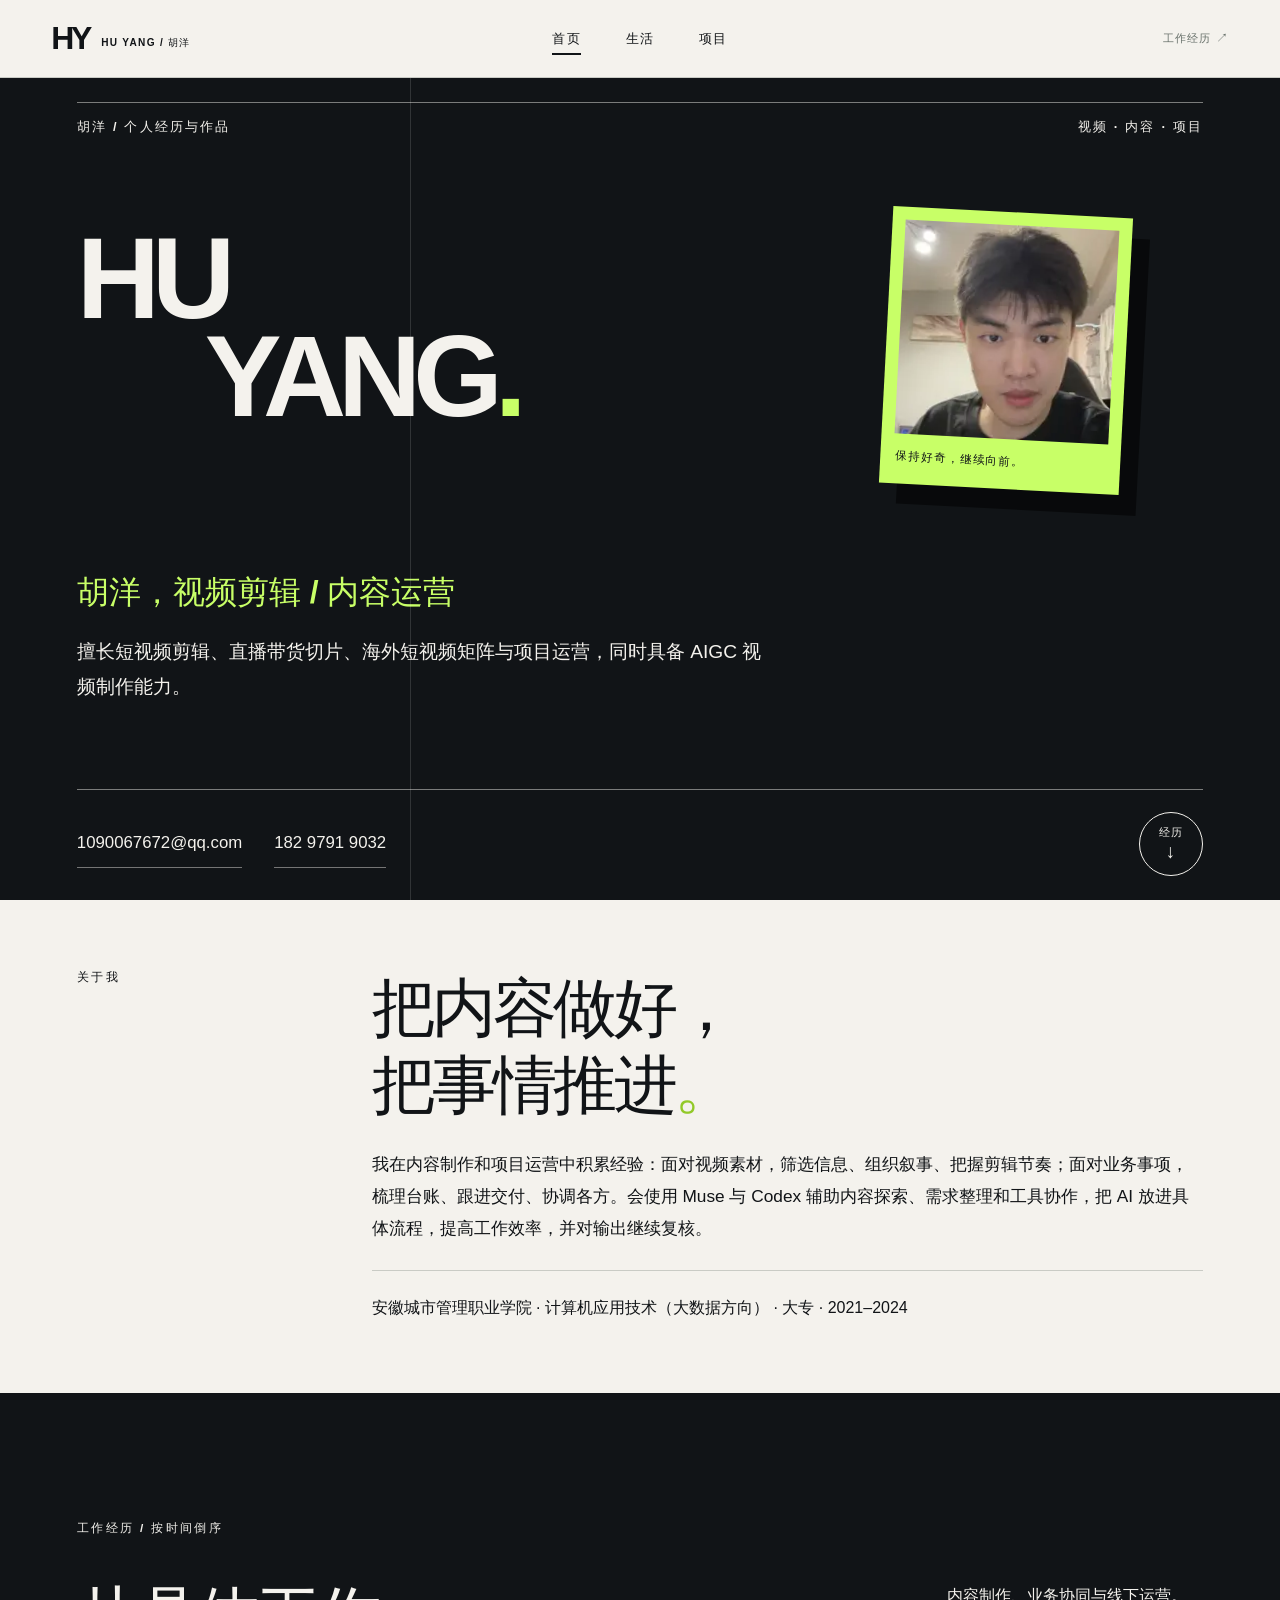
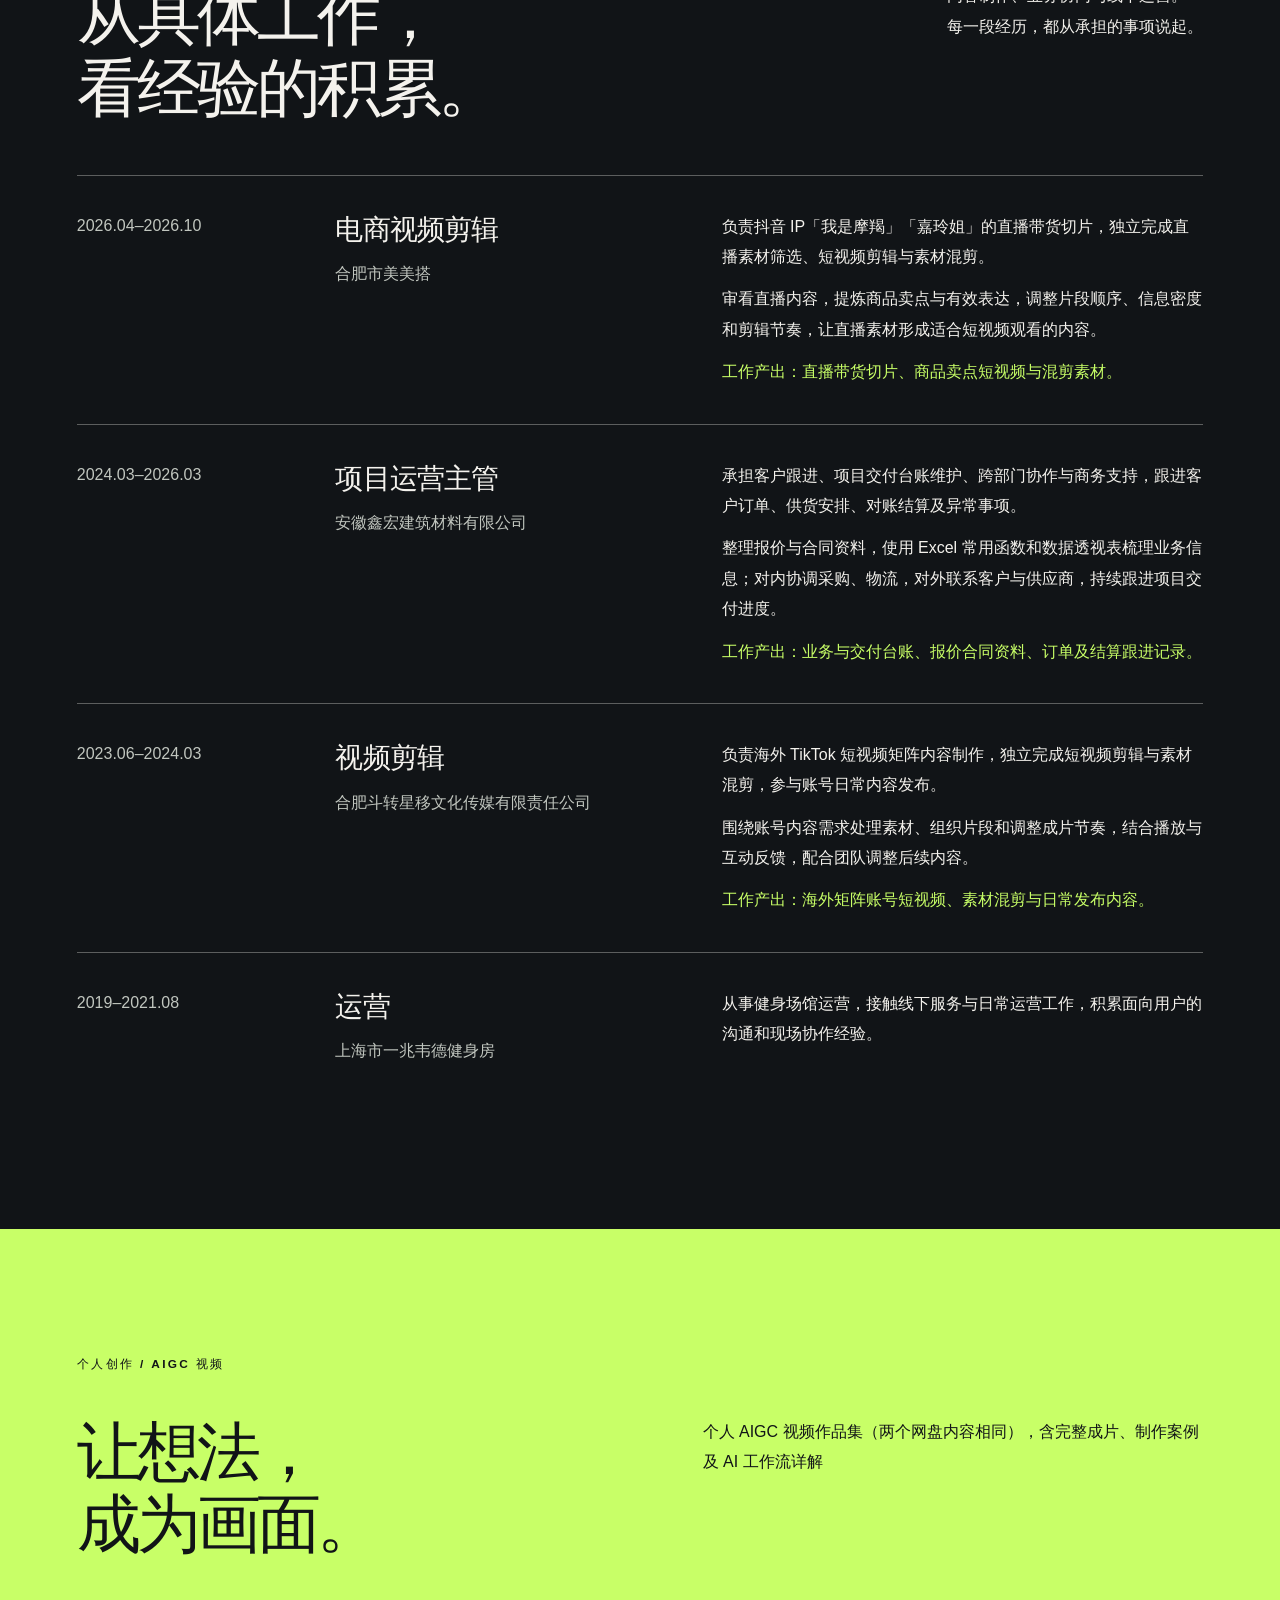
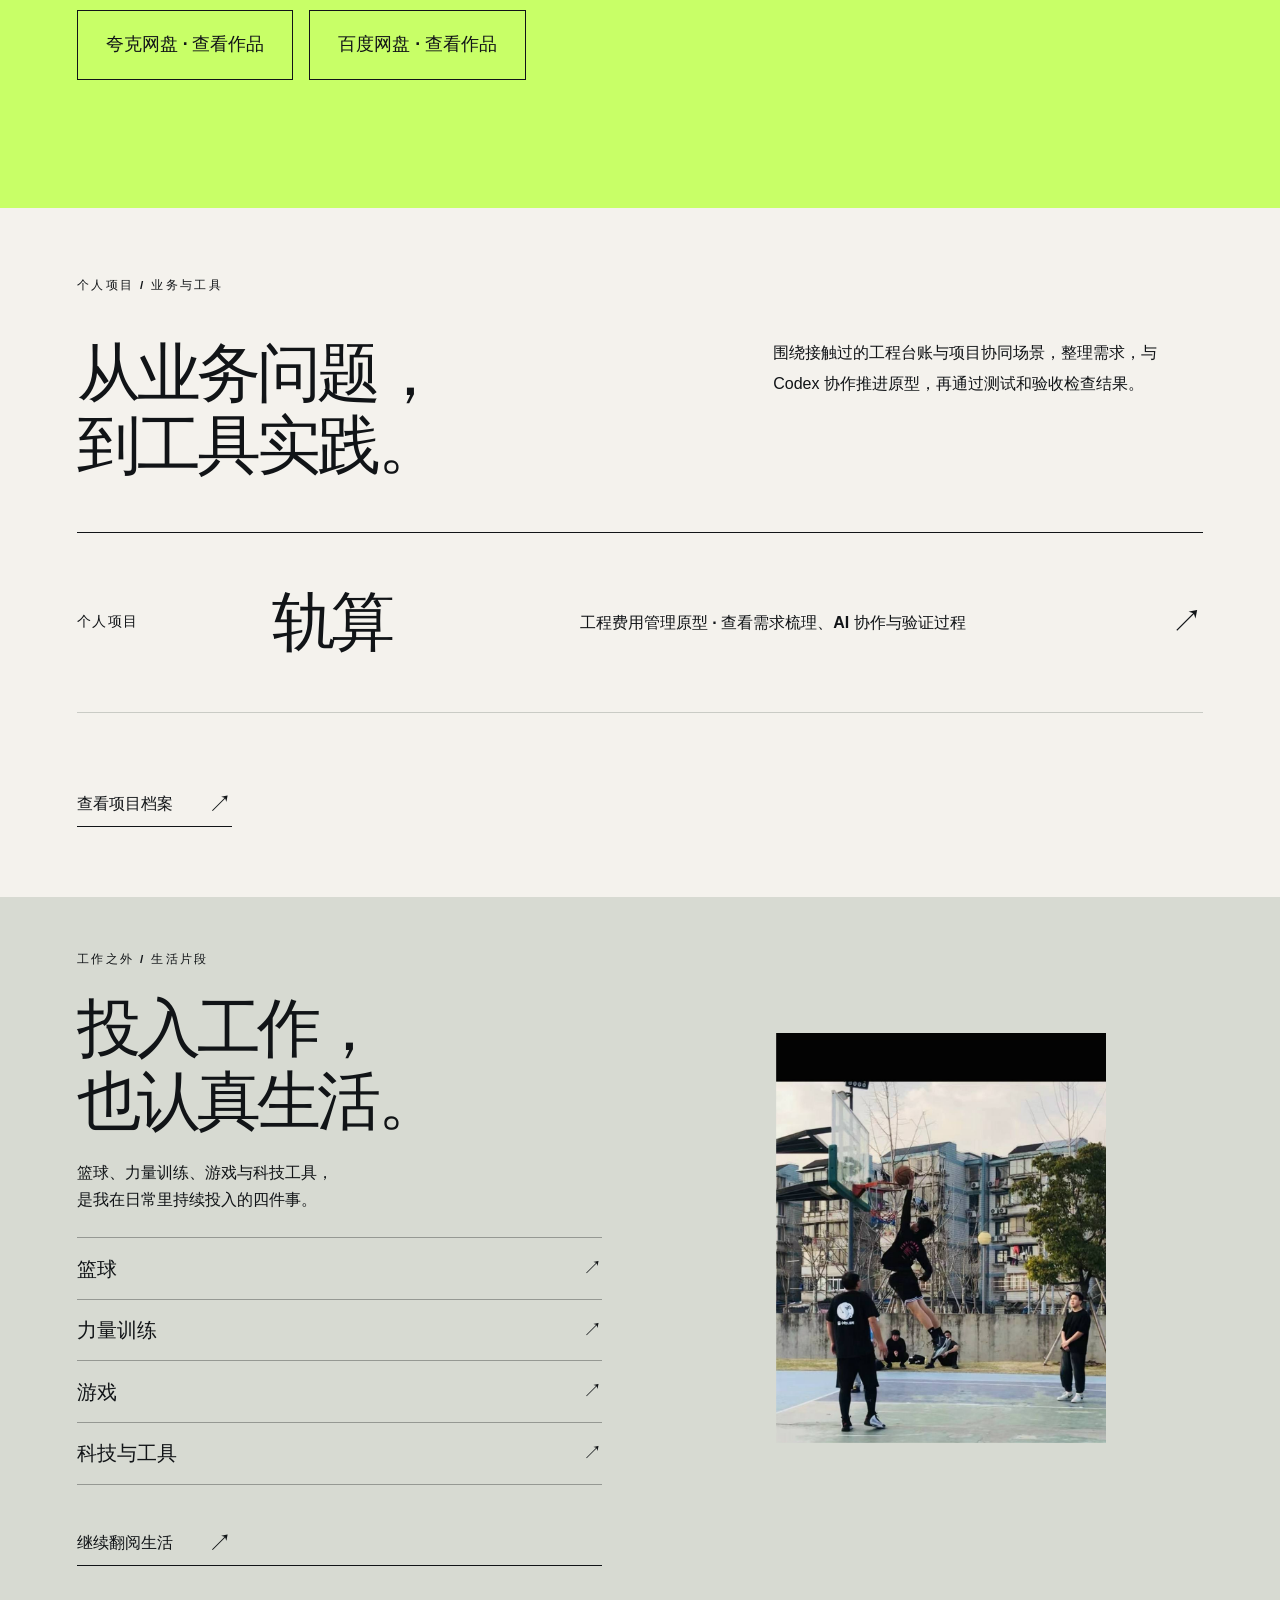
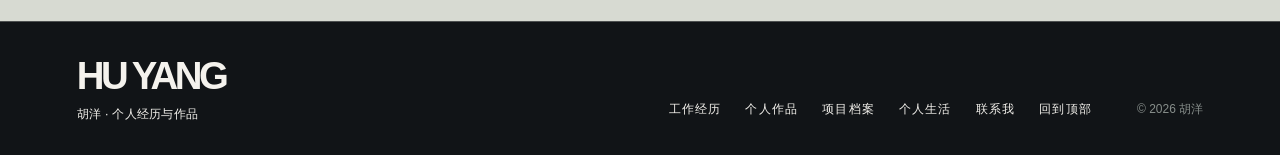
==== commit adf030fb: "Remove basketball photo caption from homepage" ====
--- a/index.html
+++ b/index.html
@@ -50,6 +50,6 @@
 </section>
 <section class="home-portfolio universe-section" id="portfolio" aria-labelledby="portfolio-title"><div class="section-index">个人创作 / AIGC 视频</div><div class="lab-intro"><h2 id="portfolio-title">让想法，<br>成为画面。</h2><p>个人 AIGC 视频作品集（两个网盘内容相同），含完整成片、制作案例及 AI 工作流详解</p></div><div class="portfolio-links"><a href="https://pan.quark.cn/s/d2d1b642a503" target="_blank" rel="noopener noreferrer">夸克网盘 · 查看作品</a><a href="https://pan.baidu.com/s/5IyargfTl4--kJ3UV87_C0w" target="_blank" rel="noopener noreferrer">百度网盘 · 查看作品</a></div></section>
 <section class="home-lab universe-section" id="experiments" aria-labelledby="project-title"><div class="section-index">个人项目 / 业务与工具</div><div class="lab-intro"><h2 id="project-title">从业务问题，<br>到工具实践。</h2><p>围绕接触过的工程台账与项目协同场景，整理需求，与 Codex 协作推进原型，再通过测试和验收检查结果。</p></div><div class="home-projects"><a href="railcost.html"><span>个人项目</span><strong>轨算</strong><small>工程费用管理原型 · 查看需求梳理、AI 协作与验证过程</small><b aria-hidden="true">↗</b></a></div><a class="editorial-link" href="lab.html">查看项目档案 <span aria-hidden="true">↗</span></a></section>
-<section class="home-life moments-section universe-section" id="moments" aria-labelledby="life-title"><div class="section-index">工作之外 / 生活片段</div><div class="moments-heading"><h2 id="life-title">投入工作，<br>也认真生活。</h2><p>篮球、力量训练、游戏与科技工具，<br>是我在日常里持续投入的四件事。</p></div><figure class="moment-photo moment-primary"><img src="assets/basketball-moment.jpg" width="948" height="1280" alt="胡洋在篮球场跃起，持球靠近篮筐" loading="lazy"><figcaption>篮球 / 起跳的瞬间</figcaption></figure><div class="obsession-list" id="explore"><a href="life.html#basketball"><strong>篮球</strong><b aria-hidden="true">↗</b></a><a href="life.html#discipline"><strong>力量训练</strong><b aria-hidden="true">↗</b></a><a href="life.html#playground"><strong>游戏</strong><b aria-hidden="true">↗</b></a><a href="life.html#playground"><strong>科技与工具</strong><b aria-hidden="true">↗</b></a></div><a class="editorial-link" href="life.html">继续翻阅生活 <span aria-hidden="true">↗</span></a></section>
+<section class="home-life moments-section universe-section" id="moments" aria-labelledby="life-title"><div class="section-index">工作之外 / 生活片段</div><div class="moments-heading"><h2 id="life-title">投入工作，<br>也认真生活。</h2><p>篮球、力量训练、游戏与科技工具，<br>是我在日常里持续投入的四件事。</p></div><figure class="moment-photo moment-primary"><img src="assets/basketball-moment.jpg" width="948" height="1280" alt="胡洋在篮球场跃起，持球靠近篮筐" loading="lazy"></figure><div class="obsession-list" id="explore"><a href="life.html#basketball"><strong>篮球</strong><b aria-hidden="true">↗</b></a><a href="life.html#discipline"><strong>力量训练</strong><b aria-hidden="true">↗</b></a><a href="life.html#playground"><strong>游戏</strong><b aria-hidden="true">↗</b></a><a href="life.html#playground"><strong>科技与工具</strong><b aria-hidden="true">↗</b></a></div><a class="editorial-link" href="life.html">继续翻阅生活 <span aria-hidden="true">↗</span></a></section>
 </main><footer class="universe-footer"><a class="footer-logo" href="index.html">HU YANG<span>胡洋 · 个人经历与作品</span></a><nav aria-label="页脚导航"><a href="#journey">工作经历</a><a href="#portfolio">个人作品</a><a href="lab.html">项目档案</a><a href="life.html">个人生活</a><a href="#contact">联系我</a><a href="#main">回到顶部</a></nav><small>© 2026 胡洋</small></footer>
 </body></html>
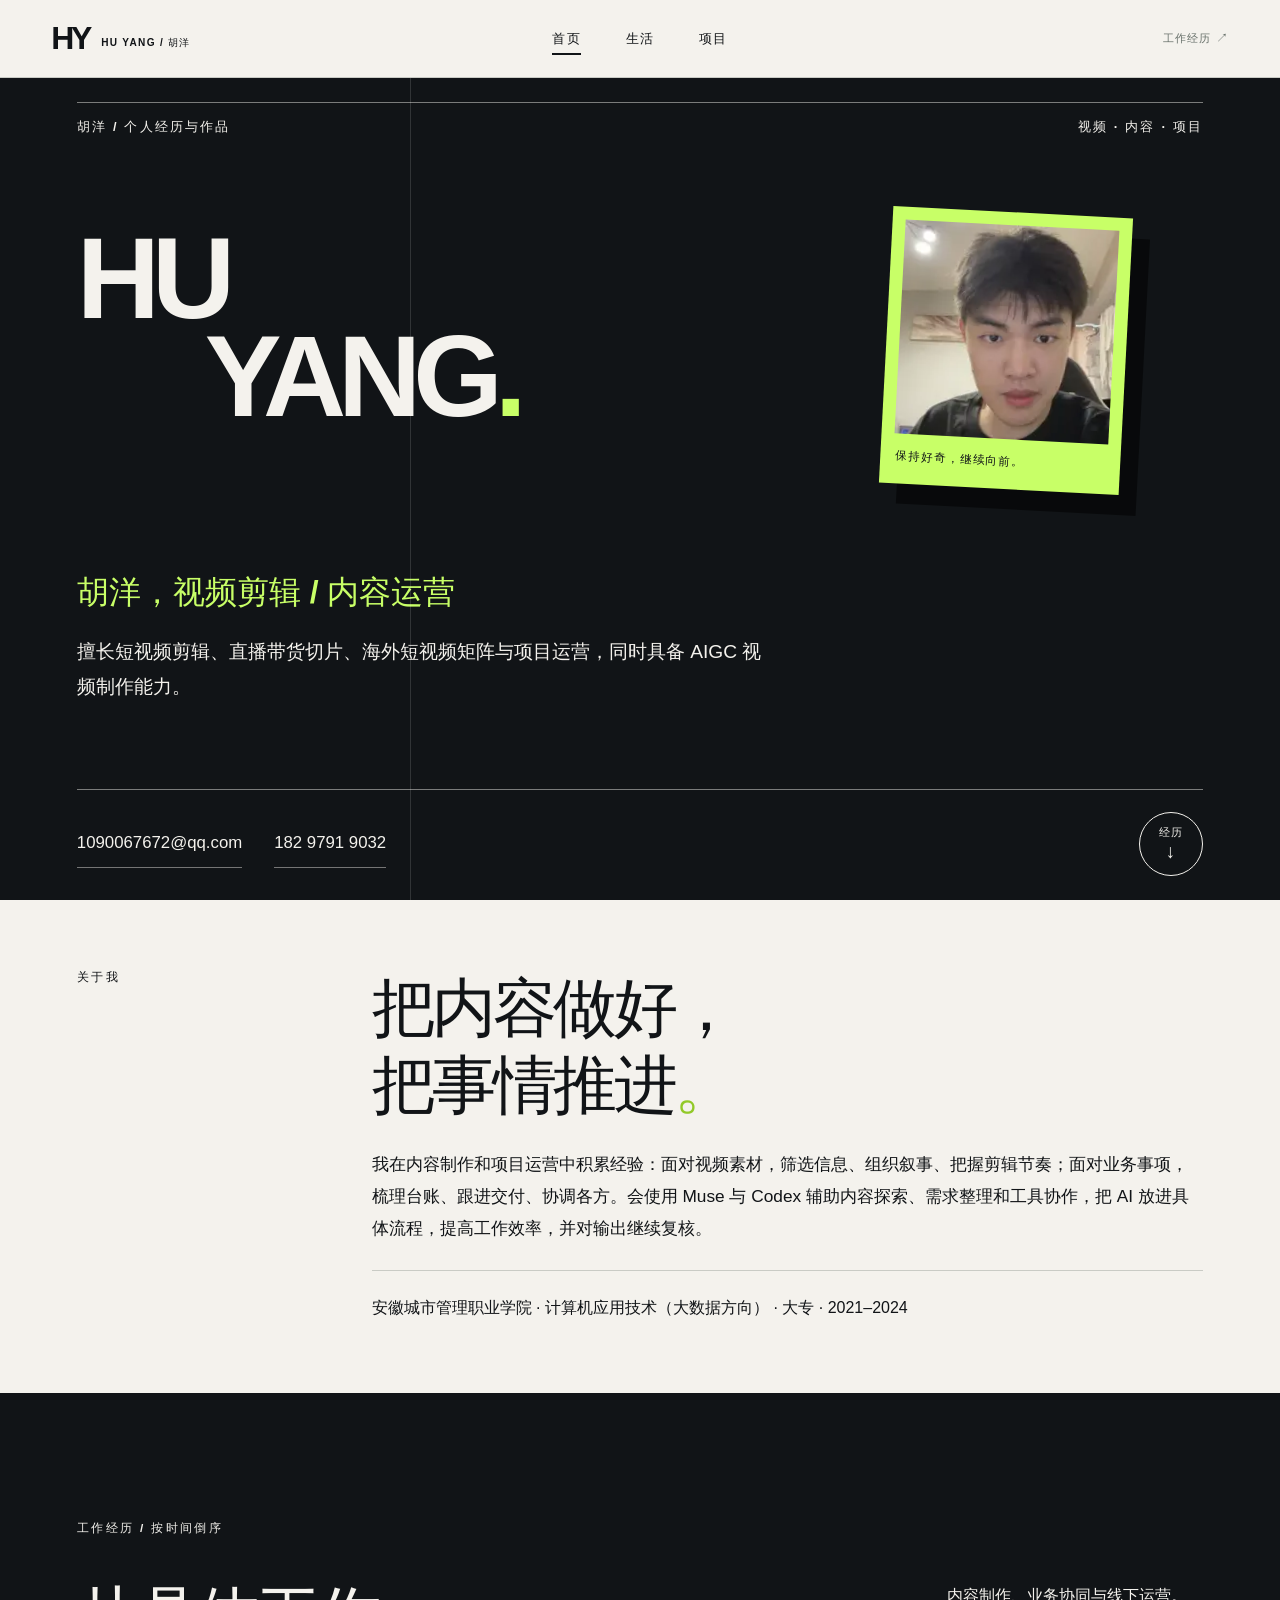
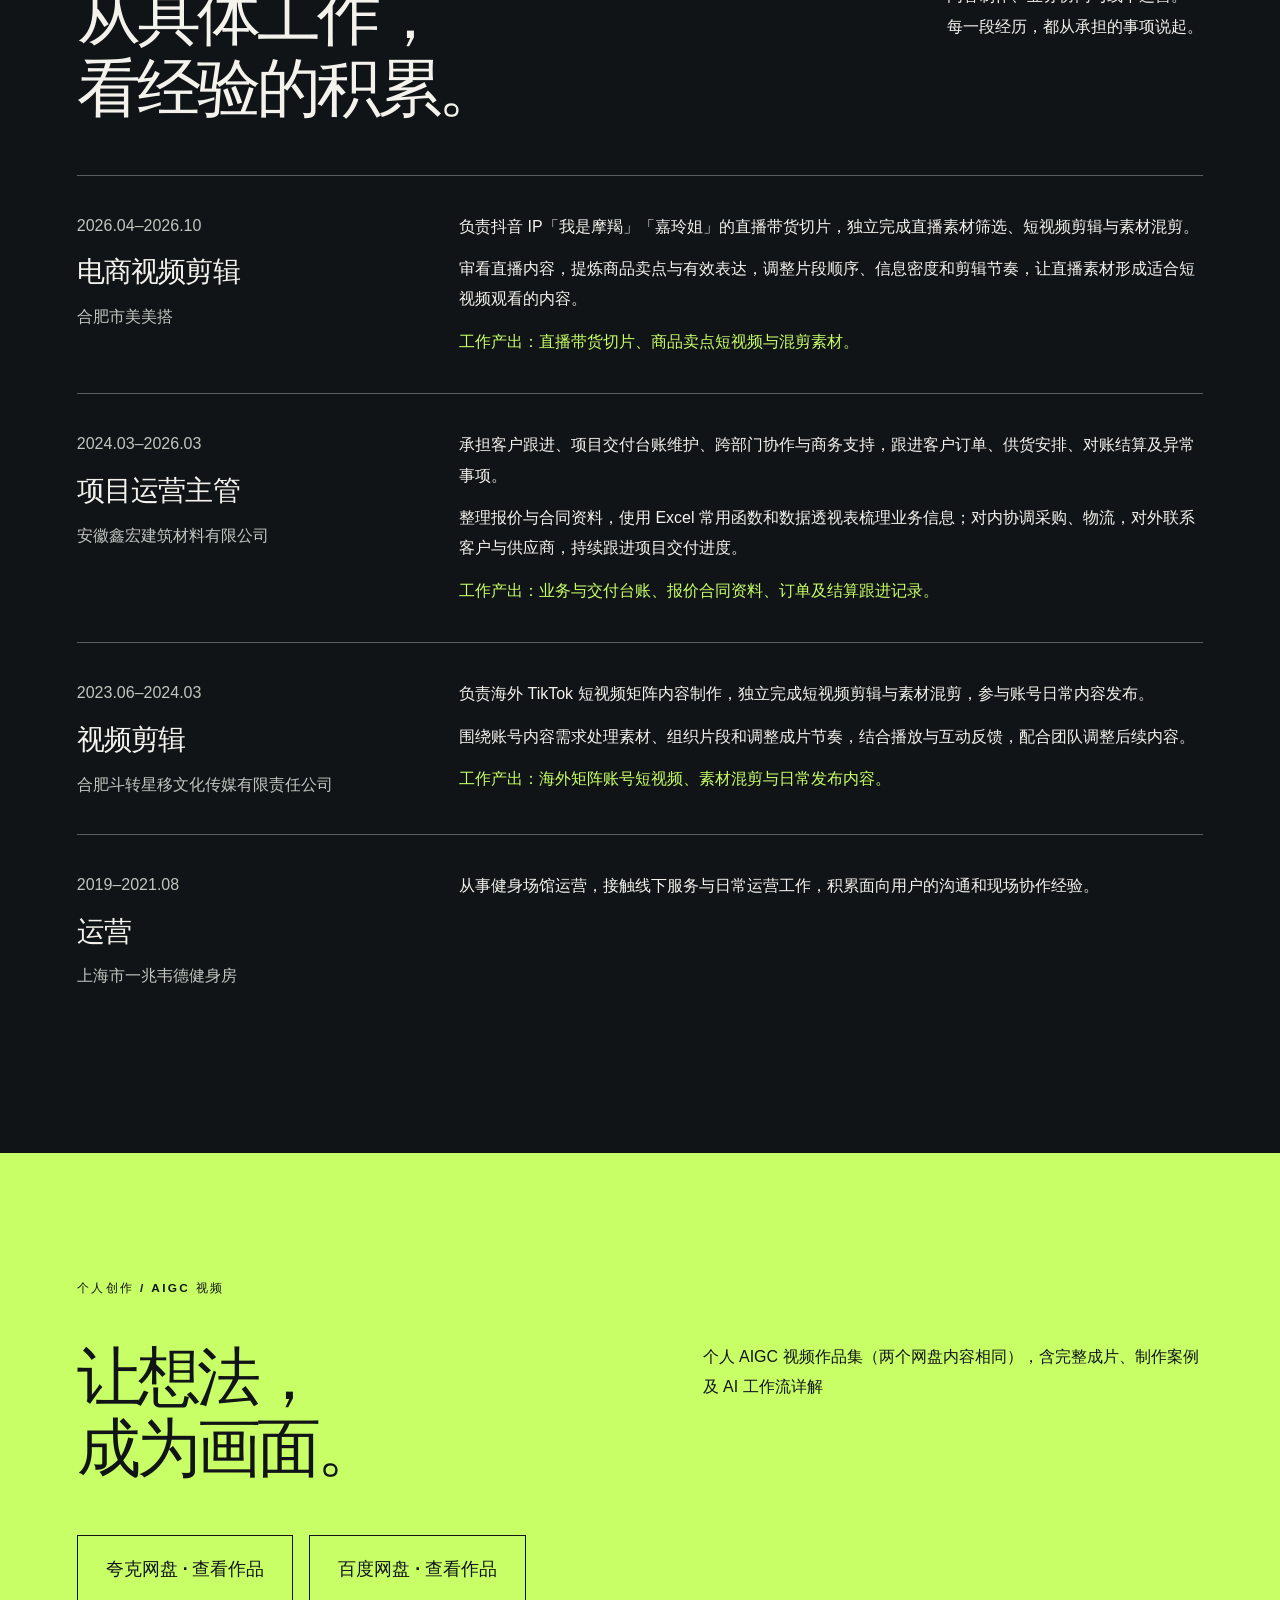
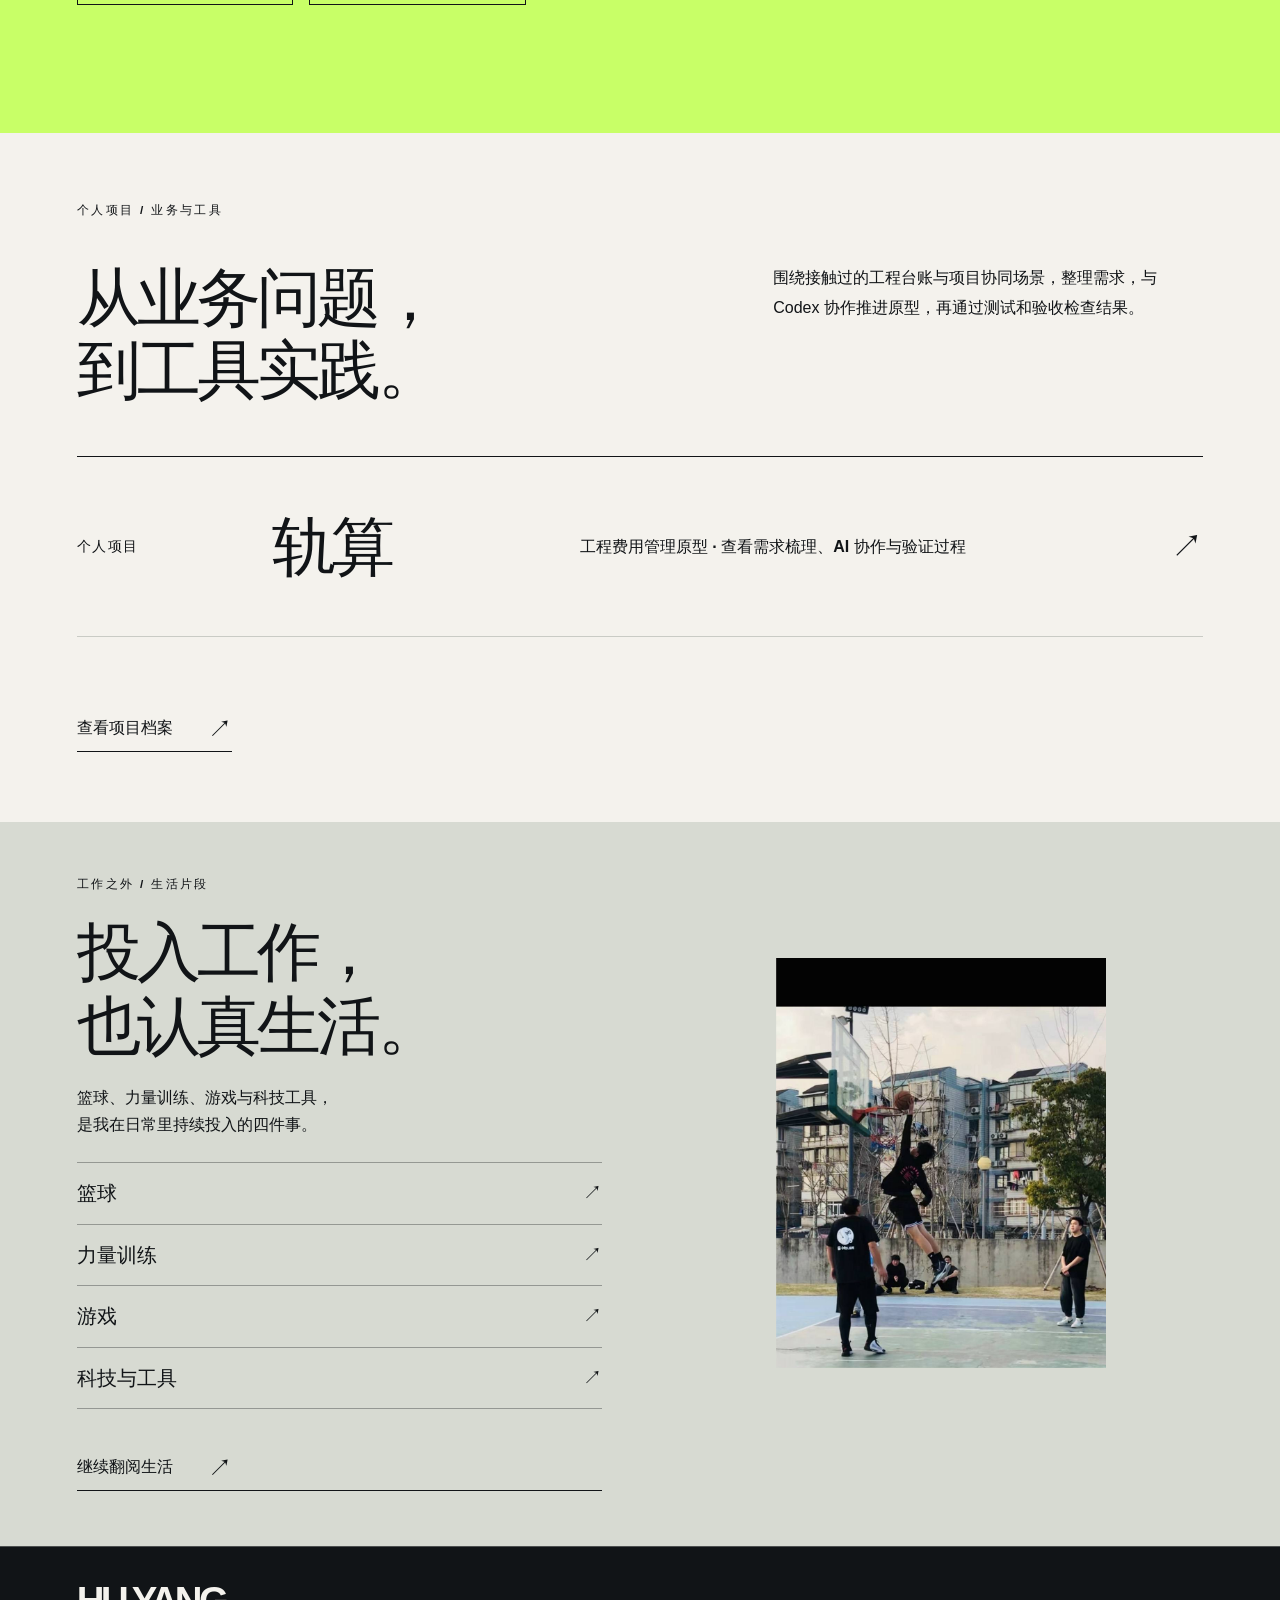
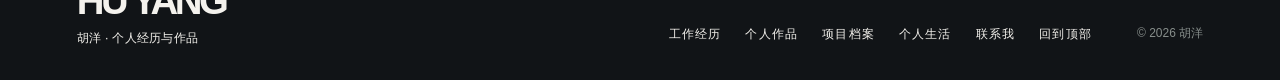
==== commit a2cd83cd: "Balance work history columns on homepage" ====
--- a/index.html
+++ b/index.html
@@ -17,13 +17,13 @@
 .home-education{margin-top:25px;padding-top:22px;border-top:1px solid var(--rule);font-size:1rem;line-height:1.9}
 .home-work{background:var(--night);color:var(--chalk)}
 .page-home .lab-intro{margin:45px 0 50px;align-items:start}.page-home .lab-intro h2{flex:0 0 52%;font-size:clamp(2.5rem,5vw,5.5rem);letter-spacing:-.06em;line-height:1.12}.page-home .lab-intro p{max-width:430px;font-size:1rem;line-height:1.9}
-.work-entry{display:grid;grid-template-columns:minmax(160px,.8fr) minmax(230px,1.25fr) minmax(0,1.7fr);gap:32px;padding:36px 0;border-top:1px solid #f4f2ed55}
+.work-entry{display:grid;grid-template-columns:minmax(220px,.8fr) minmax(0,1.7fr);grid-template-rows:auto 1fr;gap:14px 32px;padding:36px 0;border-top:1px solid #f4f2ed55}.work-entry time{grid-column:1;grid-row:1}.work-entry>div:nth-child(2){grid-column:1;grid-row:2}.work-entry>div:last-child{grid-column:2;grid-row:1 / span 2}
 .work-entry time{font-size:1rem;color:#c1c6bf}.work-entry h3{font-size:clamp(1.4rem,2.2vw,2.2rem);line-height:1.3;letter-spacing:-.03em}.work-entry .company{display:block;font-size:1rem;line-height:1.7;margin-top:12px;color:#c1c6bf}.work-entry p{font-size:1rem;line-height:1.9}.work-entry p+p{margin-top:12px}.work-entry .work-output{color:var(--acid)}
 .home-portfolio{background:var(--acid)}.home-portfolio .lab-intro p{max-width:560px}.portfolio-links{display:flex;flex-wrap:wrap;gap:16px}.portfolio-links a{display:inline-flex;align-items:center;justify-content:center;border:1px solid var(--night);padding:18px 28px;font-size:1.1rem;font-weight:700;transition:background .3s,color .3s,transform .3s}.portfolio-links a:hover{background:var(--night);color:var(--chalk);transform:translateY(-3px)}
 .page-home .home-lab{padding-block:70px}.page-home .home-projects a{grid-template-columns:.6fr 1fr 2fr auto}.page-home .home-projects small{font-size:1rem;line-height:1.7;letter-spacing:0}.page-home .home-projects a>span{font-size:.9rem}
 .page-home .home-life{background:#d7dad2;padding-block:55px;display:grid;grid-template-columns:minmax(0,1fr) minmax(0,1fr);gap:24px 6vw;align-items:center}
 .home-life .section-index{grid-column:1/-1}.home-life .moments-heading{display:block;margin:0}.home-life .moments-heading h2{font-size:clamp(2.5rem,5vw,5.5rem);line-height:1.15;letter-spacing:-.06em}.home-life .moments-heading p{font-size:1rem;margin-top:20px;max-width:500px}.home-life .moment-photo{grid-column:2;grid-row:2/4;justify-self:center;width:min(100%,330px)}.home-life .moment-photo img{height:clamp(260px,32vw,420px);object-fit:cover;object-position:center 57%}.home-life .obsession-list{border-color:#11141755}.home-life .obsession-list a{grid-template-columns:1fr auto;border-color:#11141755;padding:13px 0}.home-life .obsession-list strong{font-size:1.25rem;letter-spacing:0}.home-life .obsession-list b{font-size:1.2rem}.home-life .editorial-link{margin-top:20px}.page-home .universe-footer{padding-block:35px}
-@media(max-width:850px){.work-entry{grid-template-columns:1fr 2fr}.work-entry>div:last-child{grid-column:2}.page-home .hero-copy{font-size:1rem}}
+@media(max-width:850px){.work-entry{grid-template-columns:minmax(175px,.8fr) minmax(0,2fr);gap:14px 24px}.page-home .hero-copy{font-size:1rem}}
 @media(max-width:680px){
 .page-home .universe-hero{grid-template-columns:minmax(0,1fr) 110px;gap:20px 12px;min-height:0;padding:20px 20px 30px}.page-home .hero-meta{font-size:.65rem}.page-home .universe-hero h1{font-size:18vw;margin:20px 0;line-height:.9}.page-home .universe-hero h1>span+span{margin-left:4vw}.page-home .arrival-portrait{width:100%;padding:7px;box-shadow:6px 8px 0 #0008}.page-home .arrival-portrait>span{font-size:.6rem;line-height:1.5}.page-home .hero-copy{grid-column:1/-1;font-size:1rem;line-height:1.8}.page-home .hero-copy strong{font-size:1.5rem}.page-home .arrival-bottom{margin:0;gap:12px}.home-contact{display:block;font-size:1rem}.home-contact a{display:block}.page-home .arrival-bottom .circle-link{width:58px;height:58px;flex:none}.page-home .person-section{display:block;padding-block:45px}.page-home .person-main h2{font-size:2.1rem;margin-top:30px}.page-home .person-detail{margin-top:20px}.home-education{font-size:.95rem}.page-home .home-work,.page-home .home-portfolio{padding-block:55px}.page-home .lab-intro{display:block;margin:30px 0}.page-home .lab-intro h2{font-size:2.6rem}.page-home .lab-intro p{margin-top:20px}.work-entry{display:block;padding:28px 0}.work-entry h3{margin-top:12px;font-size:1.5rem}.work-entry>div:last-child{margin-top:18px}.work-entry .company{margin-top:7px}.portfolio-links a{flex:1;min-width:120px;padding:16px;font-size:1rem}.page-home .home-projects a{grid-template-columns:1fr auto}.page-home .home-life{grid-template-columns:1fr 1fr;gap:22px 16px;padding-block:38px}.home-life .moments-heading{grid-column:1/-1}.home-life .moments-heading h2{font-size:2.2rem}.home-life .moments-heading p{margin-top:12px;line-height:1.6}.home-life .moment-photo{grid-column:2;grid-row:3;width:100%}.home-life .moment-photo img{height:230px}.home-life .moment-photo figcaption{font-size:.7rem;letter-spacing:0}.home-life .obsession-list strong{font-size:1rem}.home-life .obsession-list a{gap:5px;padding:14px 0}.home-life .editorial-link{font-size:.95rem;gap:10px;margin-top:15px;grid-column:1/-1}.home-life .moment-photo img{transform:none!important}
 }
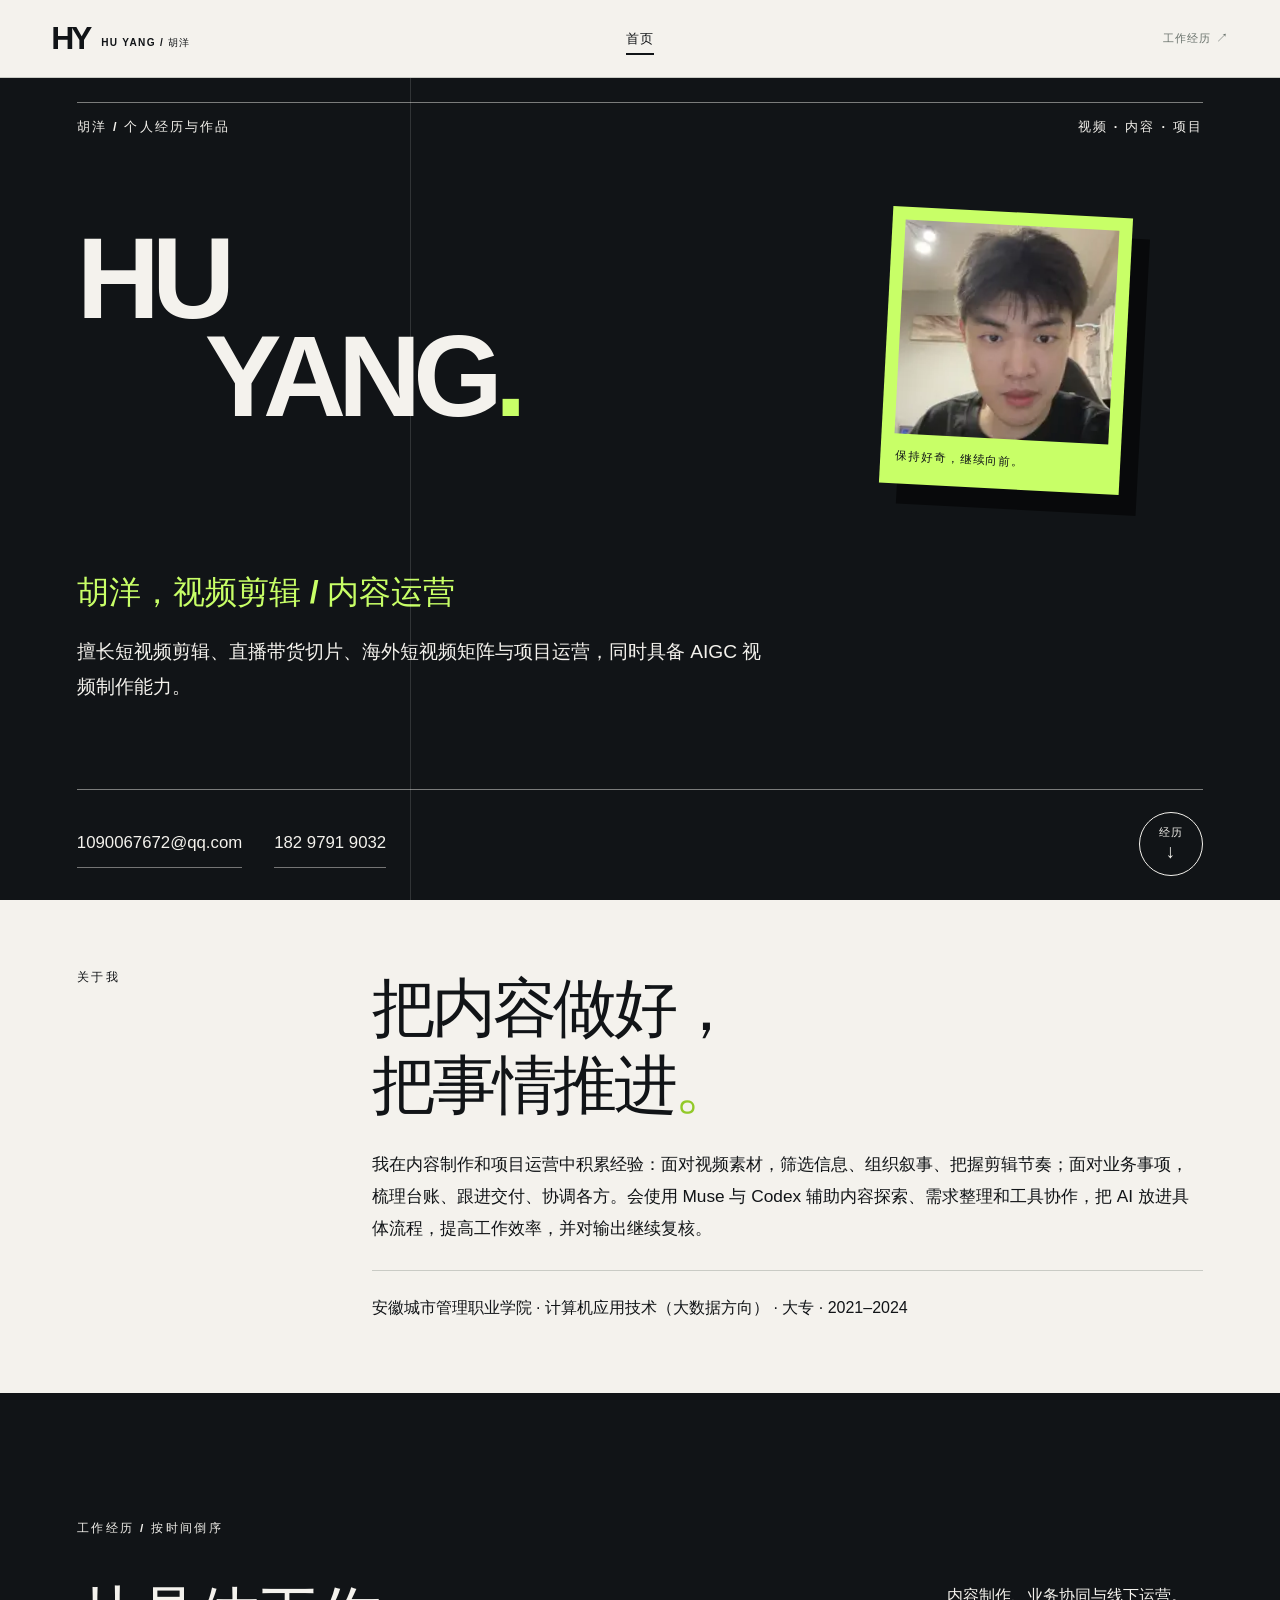
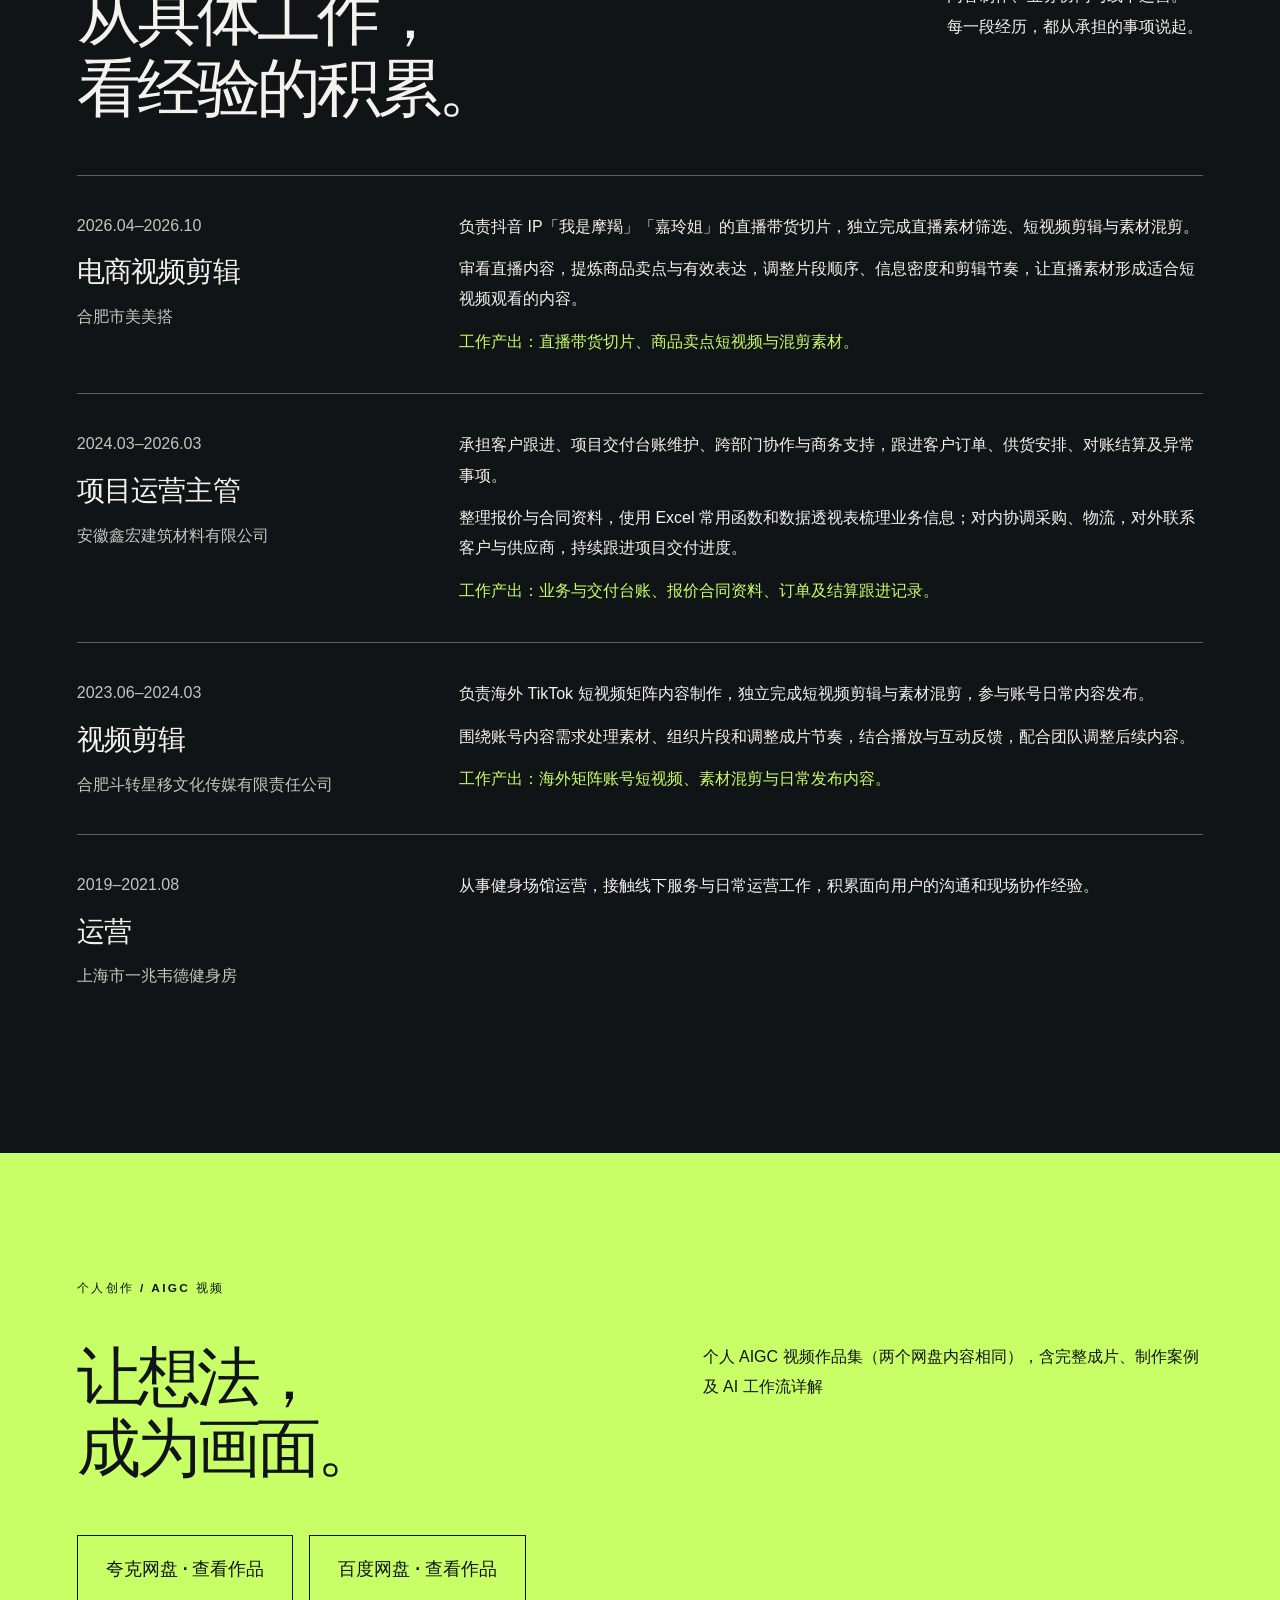
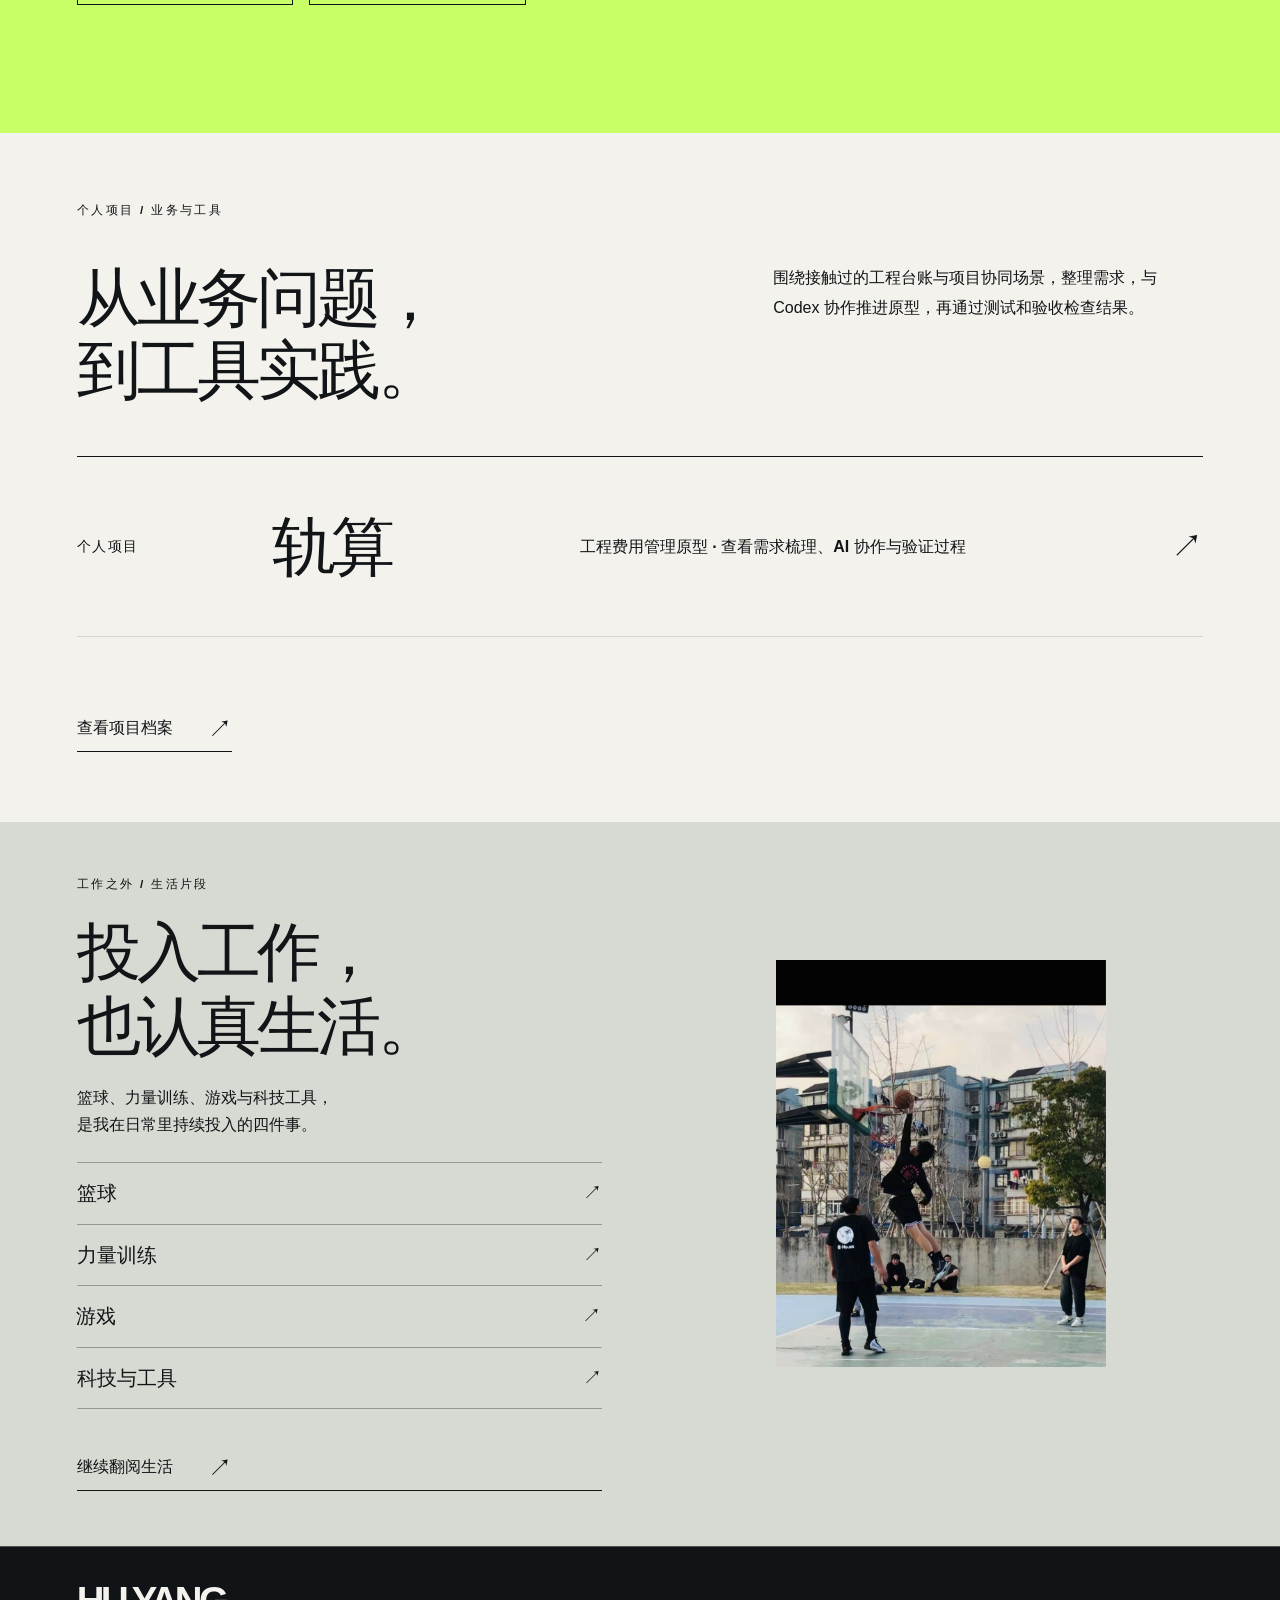
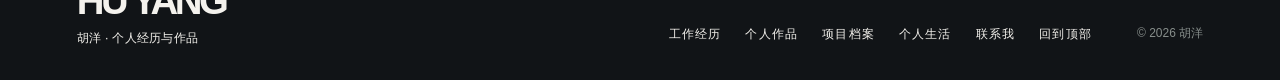
==== commit a8d1af77: "Simplify top navigation around homepage" ====
--- a/index.html
+++ b/index.html
@@ -32,7 +32,7 @@
 </head>
 <body class="page-home universe-page">
 <div class="opening-curtain" aria-hidden="true"></div><a class="skip" href="#main">跳到正文</a>
-<header class="site-header"><a class="brand" href="index.html" aria-label="胡洋，回到首页">HY<span>HU YANG / 胡洋</span></a><nav class="site-nav" aria-label="主导航"><a href="index.html" aria-current="page">首页</a><a href="life.html">生活</a><a href="lab.html">项目</a></nav><a class="career-access" href="#journey">工作经历 <span>↗</span></a></header>
+<header class="site-header"><a class="brand" href="index.html" aria-label="胡洋，回到首页">HY<span>HU YANG / 胡洋</span></a><nav class="site-nav" aria-label="主导航"><a href="index.html" aria-current="page">首页</a></nav><a class="career-access" href="#journey">工作经历 <span>↗</span></a></header>
 <main id="main">
 <section class="universe-hero" aria-labelledby="arrival-title">
 <div class="hero-meta"><span>胡洋 / 个人经历与作品</span><span>视频 · 内容 · 项目</span></div>
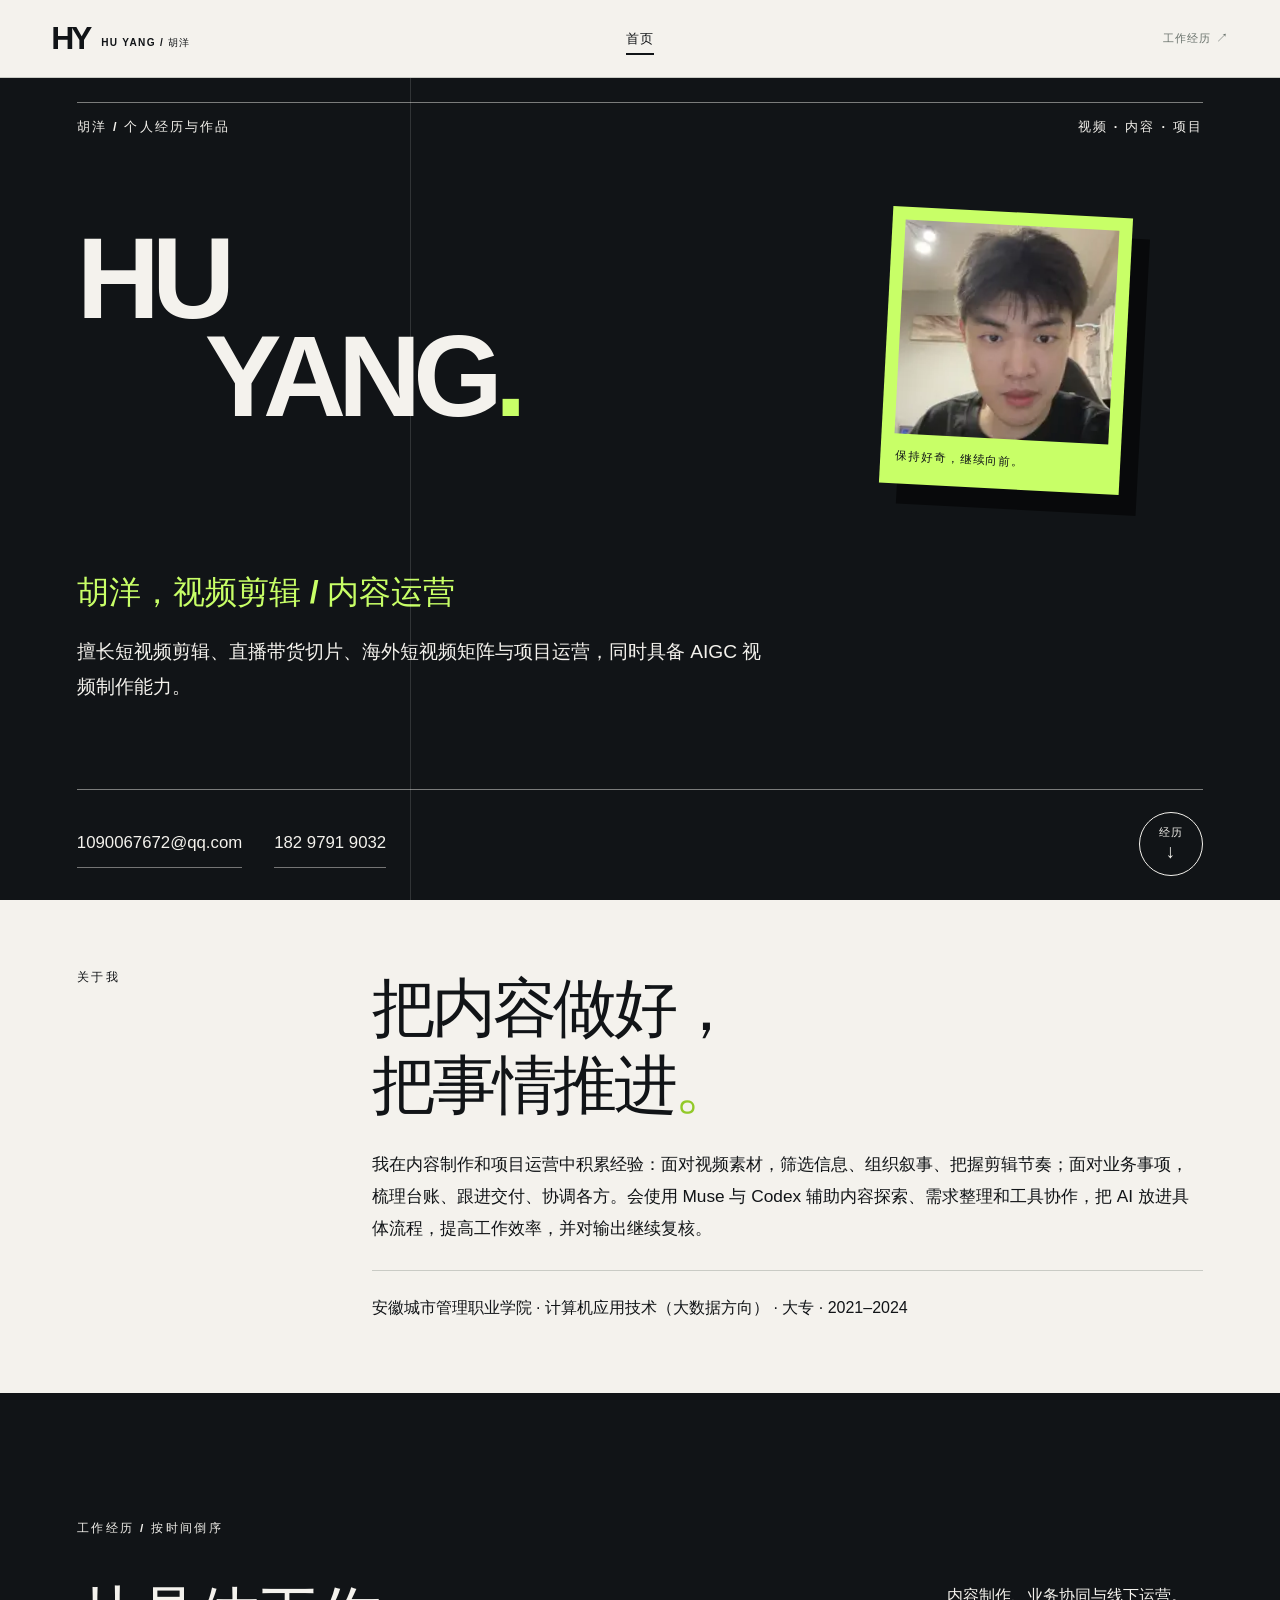
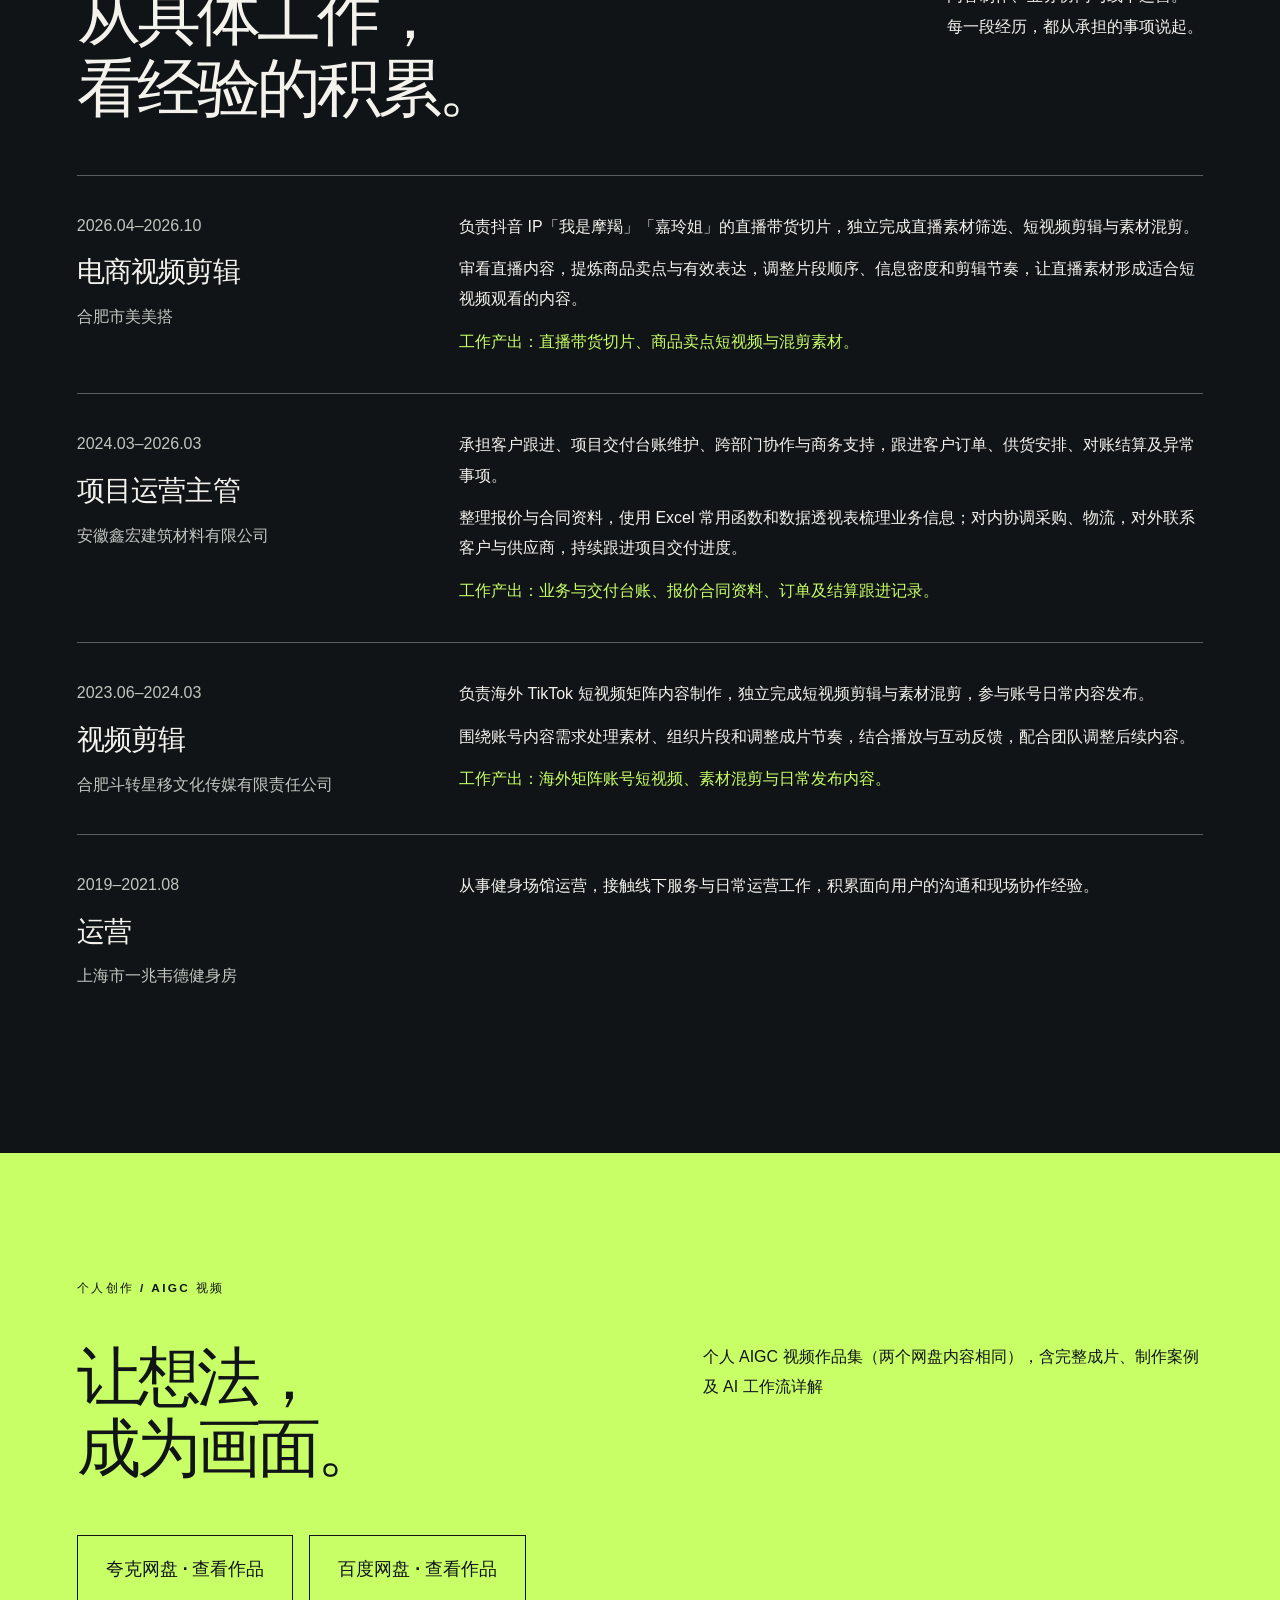
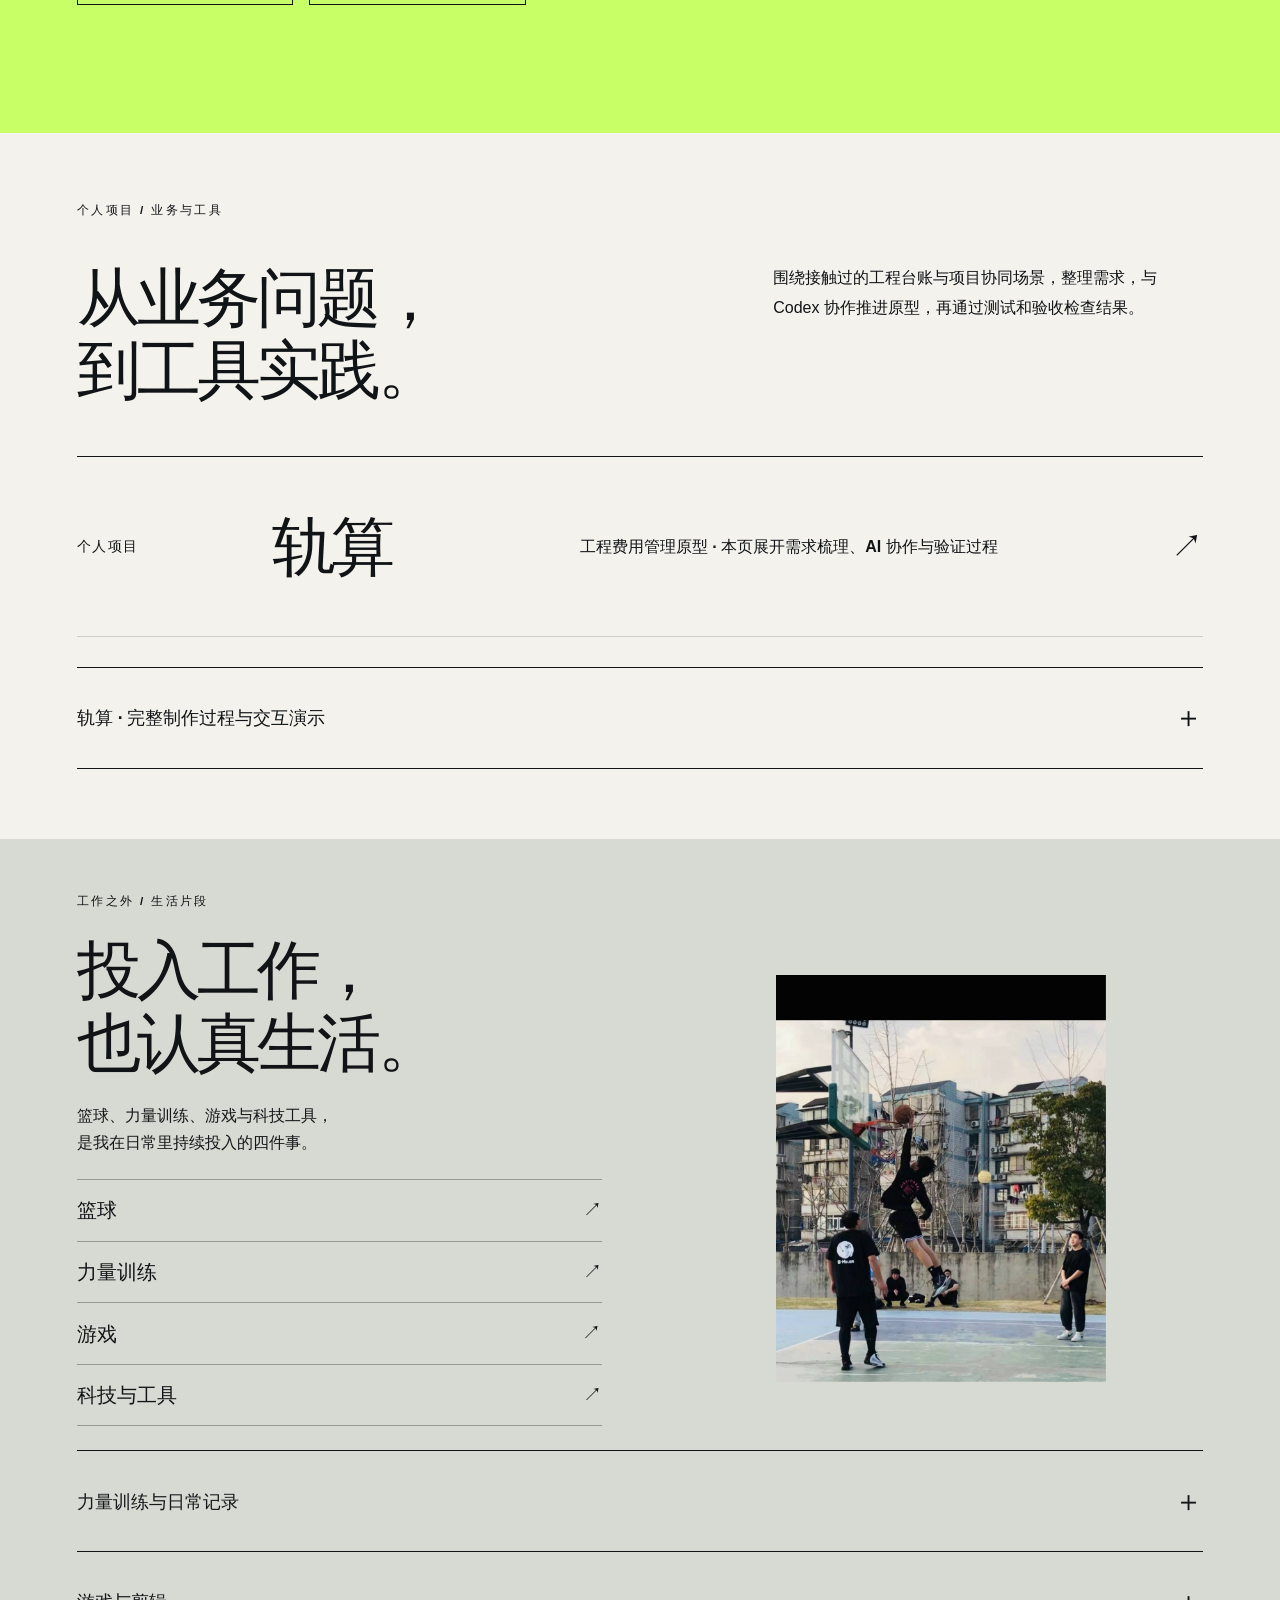
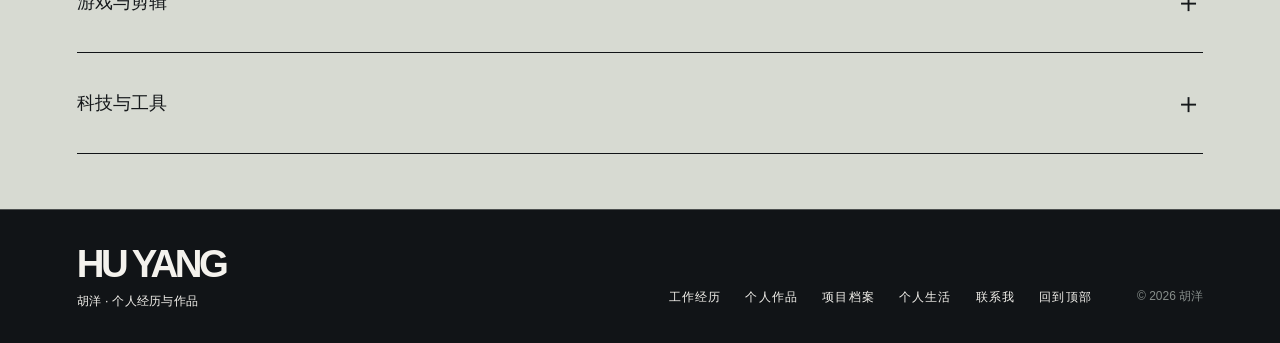
==== commit 8e1c43f7: "Consolidate portfolio, project process and life content into homepage" ====
--- a/index.html
+++ b/index.html
@@ -28,6 +28,15 @@
 .page-home .universe-hero{grid-template-columns:minmax(0,1fr) 110px;gap:20px 12px;min-height:0;padding:20px 20px 30px}.page-home .hero-meta{font-size:.65rem}.page-home .universe-hero h1{font-size:18vw;margin:20px 0;line-height:.9}.page-home .universe-hero h1>span+span{margin-left:4vw}.page-home .arrival-portrait{width:100%;padding:7px;box-shadow:6px 8px 0 #0008}.page-home .arrival-portrait>span{font-size:.6rem;line-height:1.5}.page-home .hero-copy{grid-column:1/-1;font-size:1rem;line-height:1.8}.page-home .hero-copy strong{font-size:1.5rem}.page-home .arrival-bottom{margin:0;gap:12px}.home-contact{display:block;font-size:1rem}.home-contact a{display:block}.page-home .arrival-bottom .circle-link{width:58px;height:58px;flex:none}.page-home .person-section{display:block;padding-block:45px}.page-home .person-main h2{font-size:2.1rem;margin-top:30px}.page-home .person-detail{margin-top:20px}.home-education{font-size:.95rem}.page-home .home-work,.page-home .home-portfolio{padding-block:55px}.page-home .lab-intro{display:block;margin:30px 0}.page-home .lab-intro h2{font-size:2.6rem}.page-home .lab-intro p{margin-top:20px}.work-entry{display:block;padding:28px 0}.work-entry h3{margin-top:12px;font-size:1.5rem}.work-entry>div:last-child{margin-top:18px}.work-entry .company{margin-top:7px}.portfolio-links a{flex:1;min-width:120px;padding:16px;font-size:1rem}.page-home .home-projects a{grid-template-columns:1fr auto}.page-home .home-life{grid-template-columns:1fr 1fr;gap:22px 16px;padding-block:38px}.home-life .moments-heading{grid-column:1/-1}.home-life .moments-heading h2{font-size:2.2rem}.home-life .moments-heading p{margin-top:12px;line-height:1.6}.home-life .moment-photo{grid-column:2;grid-row:3;width:100%}.home-life .moment-photo img{height:230px}.home-life .moment-photo figcaption{font-size:.7rem;letter-spacing:0}.home-life .obsession-list strong{font-size:1rem}.home-life .obsession-list a{gap:5px;padding:14px 0}.home-life .editorial-link{font-size:.95rem;gap:10px;margin-top:15px;grid-column:1/-1}.home-life .moment-photo img{transform:none!important}
 }
 @media(prefers-reduced-motion:reduce){.portfolio-links a{transition:none}}
+
+.single-detail{border-top:1px solid currentColor;margin-top:30px;scroll-margin-top:100px}
+.single-detail>summary{display:flex;align-items:center;justify-content:space-between;gap:20px;padding:24px 0;font-size:1.1rem;font-weight:700;cursor:pointer;list-style:none;min-height:72px}
+.single-detail>summary::-webkit-details-marker{display:none}.single-detail>summary span{font-size:1.8rem;font-weight:400;transition:transform .3s}.single-detail[open]>summary span{transform:rotate(45deg)}
+.single-detail-body{padding:10px 0 28px;max-width:100%;line-height:1.85}.single-detail-body h3{font-size:1.8rem;margin:20px 0}.single-detail-body .story-keywords{display:block;margin-top:20px}.life-details{grid-column:1/-1;width:100%;min-width:0}.life-details .single-detail{margin-top:0}.single-detail-body .training-reels{margin-top:35px;grid-template-columns:minmax(0,.65fr) minmax(0,1fr);gap:30px}.single-detail-body video{max-height:500px;object-fit:contain}.single-detail-body .training-reel figcaption span{color:#505951}
+.railcase{--muted:#565f5b;line-height:1.8;overflow-wrap:anywhere}.railcase .wrap{width:100%}.railcase .hero,.railcase .section,.railcase .ending{padding:35px 0}.railcase .dark,.railcase .evidence{padding:32px;background:#e4e8df;color:var(--night)}.railcase .eyebrow{font-size:.8rem}.railcase h2,.railcase h3{font-size:clamp(1.5rem,3vw,2.5rem);line-height:1.3;letter-spacing:-.03em;margin:15px 0}.railcase h3>span{display:block;font-size:1.4rem}.railcase h4{margin:24px 0 8px}.railcase p,.railcase li{font-size:1rem}.railcase p+p{margin-top:14px}.railcase ul{padding-left:22px}.railcase .role-note,.railcase small,.railcase .process-caption{font-size:.9rem;color:#505951}.railcase .hero-bottom{position:static;width:auto;display:flex;gap:24px;align-items:start;margin:24px 0;padding:20px 0;border-top:1px solid var(--rule)}.railcase .hero-bottom p{font-size:1rem}.railcase .role-line{margin-top:24px}.railcase .role-line>span{font-weight:700}.railcase .project-stamp{margin:20px 0}.railcase .project-stamp span{display:block}.railcase .section-head{margin-bottom:28px}
+.railcase .journey{list-style:none;display:grid;grid-template-columns:repeat(4,minmax(0,1fr));gap:12px;padding:0;margin:25px 0}.railcase .journey a{display:block;border:1px solid var(--rule);padding:12px;line-height:1.6}.railcase .journey b{display:block;color:#587924}.railcase .journey small{display:block}.railcase .step{border-top:1px solid var(--rule);padding:30px 0;display:grid;grid-template-columns:minmax(0,1fr) minmax(0,1.3fr);gap:32px;scroll-margin-top:90px}.railcase .phase{display:block;font-size:.9rem;margin-top:20px}.railcase .deliverable{border-left:3px solid #82a443;padding-left:15px;margin-top:24px}.railcase .deliverable>span{display:block;font-size:.9rem}.railcase .tech-stack,.railcase .gates{display:grid;gap:15px}.railcase .tech-stack small{display:block}.railcase .loop{padding-left:24px}.railcase .loop li{margin:20px 0}.railcase .loop span{font-weight:700}.railcase .example-layout{display:grid;grid-template-columns:1fr 1fr;gap:32px}.railcase .demo-steps{padding:0;list-style:none}.railcase button{width:100%;padding:14px;text-align:left;border:1px solid var(--rule);background:transparent;font:inherit;cursor:pointer}.railcase button[aria-pressed=true]{background:var(--acid)}.railcase button small{display:block}.railcase .ledger{padding:24px;border:1px solid var(--night)}.railcase .ledger dl>div{display:flex;justify-content:space-between;gap:20px;padding:12px 0;border-bottom:1px solid var(--rule)}.railcase dd{margin:0;font-size:1.4rem;font-variant-numeric:tabular-nums}.railcase .equation{margin-top:20px;font-weight:700}.railcase .milestones{display:grid;gap:24px}.railcase .source-details{margin-top:20px;border-top:1px solid var(--rule)}.railcase .source-details summary{padding:16px 0;cursor:pointer}.railcase .text-link,.railcase .button{display:inline-block;margin-top:20px;border-bottom:1px solid;padding-bottom:5px}.railcase .ending-links{display:flex;flex-wrap:wrap;gap:24px}.railcase .ending em{font-style:normal}
+@media(max-width:680px){.single-detail>summary{font-size:1rem}.single-detail-body .training-reels{grid-template-columns:1fr}.single-detail-body .training-reel-portrait{width:min(80%,360px)}.railcase .step,.railcase .example-layout{display:block}.railcase .step-body{margin-top:24px}.railcase .journey{grid-template-columns:repeat(2,minmax(0,1fr))}.railcase .dark,.railcase .evidence{padding:22px}.railcase .ledger{margin-top:24px;padding:18px}.railcase .hero-bottom{display:block}.railcase .role-line{display:block}}
+@media(prefers-reduced-motion:reduce){.single-detail>summary span{transition:none}}
 </style>
 </head>
 <body class="page-home universe-page">
@@ -49,7 +58,77 @@
 <article class="work-entry"><time>2019–2021.08</time><div><h3>运营</h3><span class="company">上海市一兆韦德健身房</span></div><div><p>从事健身场馆运营，接触线下服务与日常运营工作，积累面向用户的沟通和现场协作经验。</p></div></article>
 </section>
 <section class="home-portfolio universe-section" id="portfolio" aria-labelledby="portfolio-title"><div class="section-index">个人创作 / AIGC 视频</div><div class="lab-intro"><h2 id="portfolio-title">让想法，<br>成为画面。</h2><p>个人 AIGC 视频作品集（两个网盘内容相同），含完整成片、制作案例及 AI 工作流详解</p></div><div class="portfolio-links"><a href="https://pan.quark.cn/s/d2d1b642a503" target="_blank" rel="noopener noreferrer">夸克网盘 · 查看作品</a><a href="https://pan.baidu.com/s/5IyargfTl4--kJ3UV87_C0w" target="_blank" rel="noopener noreferrer">百度网盘 · 查看作品</a></div></section>
-<section class="home-lab universe-section" id="experiments" aria-labelledby="project-title"><div class="section-index">个人项目 / 业务与工具</div><div class="lab-intro"><h2 id="project-title">从业务问题，<br>到工具实践。</h2><p>围绕接触过的工程台账与项目协同场景，整理需求，与 Codex 协作推进原型，再通过测试和验收检查结果。</p></div><div class="home-projects"><a href="railcost.html"><span>个人项目</span><strong>轨算</strong><small>工程费用管理原型 · 查看需求梳理、AI 协作与验证过程</small><b aria-hidden="true">↗</b></a></div><a class="editorial-link" href="lab.html">查看项目档案 <span aria-hidden="true">↗</span></a></section>
-<section class="home-life moments-section universe-section" id="moments" aria-labelledby="life-title"><div class="section-index">工作之外 / 生活片段</div><div class="moments-heading"><h2 id="life-title">投入工作，<br>也认真生活。</h2><p>篮球、力量训练、游戏与科技工具，<br>是我在日常里持续投入的四件事。</p></div><figure class="moment-photo moment-primary"><img src="assets/basketball-moment.jpg" width="948" height="1280" alt="胡洋在篮球场跃起，持球靠近篮筐" loading="lazy"></figure><div class="obsession-list" id="explore"><a href="life.html#basketball"><strong>篮球</strong><b aria-hidden="true">↗</b></a><a href="life.html#discipline"><strong>力量训练</strong><b aria-hidden="true">↗</b></a><a href="life.html#playground"><strong>游戏</strong><b aria-hidden="true">↗</b></a><a href="life.html#playground"><strong>科技与工具</strong><b aria-hidden="true">↗</b></a></div><a class="editorial-link" href="life.html">继续翻阅生活 <span aria-hidden="true">↗</span></a></section>
-</main><footer class="universe-footer"><a class="footer-logo" href="index.html">HU YANG<span>胡洋 · 个人经历与作品</span></a><nav aria-label="页脚导航"><a href="#journey">工作经历</a><a href="#portfolio">个人作品</a><a href="lab.html">项目档案</a><a href="life.html">个人生活</a><a href="#contact">联系我</a><a href="#main">回到顶部</a></nav><small>© 2026 胡洋</small></footer>
-</body></html>
+<section class="home-lab universe-section" id="experiments" aria-labelledby="project-title"><div class="section-index">个人项目 / 业务与工具</div><div class="lab-intro"><h2 id="project-title">从业务问题，<br>到工具实践。</h2><p>围绕接触过的工程台账与项目协同场景，整理需求，与 Codex 协作推进原型，再通过测试和验收检查结果。</p></div><div class="home-projects"><a href="#railcost"><span>个人项目</span><strong>轨算</strong><small>工程费用管理原型 · 本页展开需求梳理、AI 协作与验证过程</small><b aria-hidden="true">↗</b></a></div><details class="single-detail archive-item" id="railcost"><summary>轨算 · 完整制作过程与交互演示<span aria-hidden="true">＋</span></summary><div class="railcase">
+<section class="hero wrap">
+  <p class="eyebrow">RAILCOST / A PROJECT IN THE MAKING</p>
+  <div class="hero-title"><h3>轨算<span>从业务问题，<br>到可验证的工具。</span></h3><div class="project-stamp">工程成本管理<br>个人 AI 协作项目<span>PROCESS / 2026.11</span></div></div>
+  <div class="hero-bottom"><p>我尝试把分散在 Excel 里的预算、采购、付款与耗用，整理成一套有来源、有规则、能检查结果的工作流程。</p><a class="button primary" href="#process">看我是怎么做的</a></div>
+  <div class="role-line"><span>我的工作</span><p>业务问题与需求整理 · 开发范围与验收要求 · AI 协作推进 · 结果检查与迭代</p></div>
+  <p class="role-note">代码实现与测试借助 Codex 协作推进；独立验收在分开的会话与隔离环境执行。这里展示个人项目过程与已核实的阶段成果。</p>
+</section>
+
+<section class="intro dark"><div class="wrap intro-grid"><div><p class="eyebrow">THE STARTING POINT</p><h2>数字能加起来，<br>业务却未必算对。</h2></div><div class="problems"><p><span>预算与收入</span>内部施工成本预算，不能当作对外合同收入。</p><p><span>采购与耗用</span>买了多少、付了多少、实际用掉多少，是不同的事实。</p><p><span>原件与结果</span>汇总有差异，必须保留来源并核对，不能直接把差额改平。</p></div></div></section>
+
+<section class="wrap section" id="process" aria-labelledby="process-title">
+  <div class="section-head"><div><p class="eyebrow">THE MAKING OF RAILCOST</p><h2 id="process-title">一步一步，<br>把问题变成流程。</h2></div><p>按推进顺序阅读。<br>选择任一步，查看当时的判断与产物。</p></div>
+  <ol class="journey" aria-label="制作过程导航">
+    <li><a href="#step-1" data-step="1" aria-current="step"><b>01</b><span>发现问题<small>先理解业务</small></span></a></li>
+    <li><a href="#step-2" data-step="2"><b>02</b><span>拆解需求<small>先确定边界</small></span></a></li>
+    <li><a href="#step-3" data-step="3"><b>03</b><span>比较方案<small>再选择技术</small></span></a></li>
+    <li><a href="#step-4" data-step="4"><b>04</b><span>建立规则<small>让数字可信</small></span></a></li>
+    <li><a href="#step-5" data-step="5"><b>05</b><span>分批实现<small>每批可运行</small></span></a></li>
+    <li><a href="#step-6" data-step="6"><b>06</b><span>独立验收<small>主动找反例</small></span></a></li>
+    <li><a href="#step-7" data-step="7"><b>07</b><span>精准修复<small>补回归再复验</small></span></a></li>
+    <li><a href="#step-8" data-step="8"><b>08</b><span>整理交付<small>说明做到哪里</small></span></a></li>
+  </ol>
+  <div class="step-deck">
+    <article class="step" id="step-1"><div class="step-intro"><p class="eyebrow">01 / DISCOVER</p><h3>先还原工作现场，<br>再讨论软件功能。</h3><p>从施工预算、现场备用金、采购台账和考勤工资等场景出发，梳理每一类记录代表什么，以及谁需要确认它。</p><span class="phase">需求起点 / 2026.11</span></div><div class="step-body"><h4>关键判断</h4><p>内部预算不等于合同价；台账登记不等于成本确认；缺少收入依据时，不输出确定利润。</p><h4>具体推进</h4><ul><li>盘点 Excel、PDF 图纸与附件结构，识别多工作表、公式、合并区域和图片引用。</li><li>区分已知事实、需要人工确认的业务口径，以及未来版本想做的能力。</li></ul><div class="deliverable"><span>留下的产物</span><strong>原始需求 · 资料核查与导入映射 · 待核实事项清单</strong></div></div></article>
+    <article class="step" id="step-2"><div class="step-intro"><p class="eyebrow">02 / DEFINE</p><h3>把“大系统”，<br>拆成可检查的小交付。</h3><p>先做本地单人使用的闭环，把预算、资金、材料和工资按依赖分批推进。</p><span class="phase">需求与计划 / 2026.11.03</span></div><div class="step-body"><h4>关键判断</h4><p>每一批都需要能运行、能操作、能检查；功能名称和空白页面不能代替交付。</p><h4>具体推进</h4><ul><li>V1.0 先覆盖预算导入、版本、图纸复核与备份恢复。</li><li>V1.5 按 B01/B02 业务资金与台账、B03 材料、B04 工资逐步推进。</li><li>将“重复导入、部分付款、更正、恢复”等场景写入验收计划。</li></ul><div class="deliverable"><span>留下的产物</span><strong>正式 PRD · 版本任务 · 验收场景与范围</strong></div></div></article>
+    <article class="step" id="step-3"><div class="step-intro"><p class="eyebrow">03 / RESEARCH</p><h3>先找成熟方案，<br>再判断哪些要定制。</h3><p>对比 ERPNext、Odoo 和 FastAPI 官方全栈模板，考虑已有能力、适配成本与本机使用要求。</p><span class="phase">开源评估 / 2026.11.03</span></div><div class="step-body"><h4>关键判断</h4><p>完整 ERP 值得参考，但铁路工程口径、多模板 Excel 与本地 SQLite 仍需要适配。</p><h4>采用的技术方向</h4><div class="tech-stack"><span>React / TypeScript<small>页面与业务交互</small></span><span>FastAPI / Python<small>接口与业务规则</small></span><span>SQLite / Alembic<small>本地存储与迁移</small></span><span>Decimal / openpyxl<small>金额与表格处理</small></span></div><p class="muted">选型文档推荐参考官方全栈模板并裁剪适配；不将模板本身描述为现成的工程成本系统。</p><div class="deliverable"><span>留下的产物</span><strong>开源方案比较 · 技术架构 · 数据库设计</strong></div></div></article>
+    <article class="step" id="step-4"><div class="step-intro"><p class="eyebrow">04 / MODEL</p><h3>先让业务关系成立，<br>再让界面显示数字。</h3><p>围绕来源、业务、资金和成本建立关联，规定什么可以确认、什么必须阻止、什么需要保留历史。</p><span class="phase">贯穿开发的业务规则</span></div><div class="step-body"><h4>三条核心约束</h4><ul><li><strong>业务、付款、成本分开。</strong>付款不再产生一次成本，材料领用也不自动当作耗用。</li><li><strong>同一来源全局守恒。</strong>跨模块分配不能超量、超额；区间不重叠也要检查金额。</li><li><strong>更正留下历史。</strong>原件与已确认事实保留，采用显式冲正和替代。</li></ul><div class="deliverable"><span>留下的产物</span><strong>来源追溯设计 · 金额计算规则 · 业务不变量</strong></div><a class="text-link" href="#example">看一个具体的金额例子</a></div></article>
+    <article class="step" id="step-5"><div class="step-intro"><p class="eyebrow">05 / BUILD WITH AI</p><h3>一批一批做，<br>每一批形成操作闭环。</h3><p>向 Codex 提供业务要求和验收条件，在已有功能上推进实现，并用实际页面与数据检查结果。</p><span class="phase">阶段实现 / 2026.11.04—06</span></div><div class="step-body"><h4>已推进的模块</h4><ul><li><strong>预算基础：</strong>Excel 映射与预览、预算版本、图纸复核、导出及备份。</li><li><strong>业务与资金：</strong>业务确认、应付、备用金、付款核销和台账候选核实。</li><li><strong>材料闭环：</strong>采购、收货、库存、耗用、退货与冲正。</li><li><strong>工资开发：</strong>考勤、工资批次、来源核实、付款与成本关联，仍待问题修复及验收。</li></ul><div class="deliverable"><span>留下的产物</span><strong>可运行页面 · 后端接口 · 迁移 · 自动测试 · 阶段报告</strong></div></div></article>
+    <article class="step" id="step-6"><div class="step-intro"><p class="eyebrow">06 / VERIFY</p><h3>测试通过之后，<br>继续问：哪里还会错？</h3><p>通过独立验收会话复验交付，既检查正常流程，也尝试重复提交、跨模块重复来源、异常恢复和合法业务误拦。</p><span class="phase">开发自测与独立验收分开</span></div><div class="step-body"><h4>验证怎样展开</h4><div class="gates"><span><b>L1</b>聚焦回归与类型检查</span><span><b>L2</b>相关模块与历史回归</span><span><b>L3</b>完整回归、构建与浏览器等门禁</span></div><p>再以 HTTP、浏览器、独立 SQL 和恢复重启核对结果。测试写入只在隔离环境，正式服务保持只读核查。</p><h4>一次关键发现</h4><p>B04 的固定门禁通过后，独立新增用例仍发现来源保护与合法凭证误拦问题，因此该批没有签收。</p><div class="deliverable"><span>留下的产物</span><strong>测试结果 · 页面证据 · 数据核对 · 独立缺陷报告</strong></div></div></article>
+    <article class="step" id="step-7"><div class="step-intro"><p class="eyebrow">07 / ITERATE</p><h3>用反例改规则，<br>再把规则变成回归。</h3><p>将验收发现的问题收敛到明确的修复范围，保留原失败证据，补上负向与合法正向用例，再按顺序复验。</p><span class="phase">问题 → 修复 → 回归 → 独立复验</span></div><div class="step-body"><h4>B03 中的代表性迭代</h4><p>同一原行在不同模块分别分配时，即使数量区间相邻，舍入后的金额仍可能累计超额。修复从单模块检查，推进到统一来源、数量与金额守恒。</p><h4>完成的判断标准</h4><p>既阻止重复和超额，也允许正确的尾差分配与合法相邻范围；不能只增加拦截而误伤正常业务。</p><div class="deliverable"><span>留下的产物</span><strong>精准整改报告 · 正反例回归 · B03 第十一轮独立验收</strong></div></div></article>
+    <article class="step" id="step-8"><div class="step-intro"><p class="eyebrow">08 / DELIVER & REFLECT</p><h3>交付成果，<br>也交付清楚的边界。</h3><p>整理版本、操作入口、证据、已知限制与后续依赖，区分可演示、已自测和独立验收通过的状态。</p><span class="phase">截至所核对的 2026.11.06 记录</span></div><div class="step-body"><h4>已经验证的结果</h4><p>B03 通过本地单用户软件闭环验收；B04 最新所核对的第七轮验收拒绝签收，B05 未放行。</p><h4>展示时怎么处理</h4><p>使用明确标识的虚构示例解释流程；企业原件、人员工资与真实账目保留在本机，不作为公开作品素材。</p><div class="deliverable"><span>我的收获</span><strong>把需求说清楚，把结果查明白，把限制交代完整。</strong></div><a class="text-link" href="#evidence">查看阶段成果与证据摘要</a></div></article>
+  </div>
+  <p class="process-caption">以上按工作推进逻辑整理；规则设计、测试和修复会反复往返，并非只进行一次。</p>
+</section>
+
+<section class="collaboration dark"><div class="wrap"><div class="section-head"><div><p class="eyebrow">HOW I WORKED WITH AI</p><h2>AI 写出实现，<br>我持续追问业务是否成立。</h2></div><p>让每次协作都有输入、产物和检查依据。</p></div><ol class="loop"><li><span>定义问题</span><p>描述场景、规则与范围，明确本批做到哪里。</p><small>需求与验收要求</small></li><li><span>协作实现</span><p>由 Codex 协助实现页面、接口、测试与文档。</p><small>可运行的阶段版本</small></li><li><span>独立检查</span><p>在隔离副本检查正向流程，主动构造反例。</p><small>缺陷与验证证据</small></li><li><span>继续迭代</span><p>依据问题精准修复，保留历史并重新复验。</p><small>通过后再推进下一批</small></li></ol></div></section>
+
+<section class="wrap section" id="example"><div class="section-head"><div><p class="eyebrow">ONE DECISION, MADE VISIBLE</p><h2>买了、付了、用了。<br>为什么必须分开？</h2></div><p>点选业务步骤，观察同一笔业务的变化。<br>以下均为虚构教学示例。</p></div>
+<div class="example-layout"><div class="example-story"><p class="scenario">100 件材料 × 10 元 / 件</p><ol class="demo-steps"><li><button type="button" data-demo="0" aria-pressed="false">确认采购<small>形成应付 1,000 元</small></button></li><li><button type="button" data-demo="1" aria-pressed="false">支付 600 元<small>减少现金与未付金额</small></button></li><li><button type="button" data-demo="2" aria-pressed="false">入库 100 件<small>确认材料库存</small></button></li><li><button type="button" data-demo="3" aria-pressed="false">领用 40 件<small>位置转到现场</small></button></li><li><button type="button" data-demo="4" aria-pressed="true">实际耗用 30 件<small>确认材料成本 300 元</small></button></li></ol></div>
+<div class="ledger" aria-live="polite" aria-atomic="true"><div class="ledger-top"><span>同一业务 / 当前累计状态</span><span id="demo-phase">已耗用</span></div><dl><div><dt>已确认应付</dt><dd id="payable">¥1,000</dd></div><div><dt>累计付款</dt><dd id="paid">¥600</dd></div><div><dt>剩余未付</dt><dd id="unpaid">¥400</dd></div><div><dt>未耗用库存金额</dt><dd id="stock">¥700</dd></div><div class="cost"><dt>已确认材料成本</dt><dd id="cost">¥300</dd></div></dl><p id="demo-note">真正耗用 30 件才确认成本 300 元；仓库 60 件、现场 10 件仍为库存，共 700 元。</p><div class="equation" id="demo-equation">入库 1,000 = 库存 700 + 耗用 300</div></div></div>
+<noscript><p>当前显示最终状态：采购 1,000 元、付款 600 元、未付 400 元、库存 700 元、成本 300 元。</p></noscript></section>
+
+<section class="evidence" id="evidence"><div class="wrap section"><div class="section-head"><div><p class="eyebrow">RESULTS WITH BOUNDARIES</p><h2>做到哪里，<br>就展示到哪里。</h2></div><p>依据本机开发文档与独立验收记录整理。<br>资料核对日期：2026.11.25</p></div>
+<div class="milestones"><article><div class="milestone-label"><span>2026.11.04</span><b>阶段实现</b></div><h3>V1.0 / B01 / B02</h3><p>预算与版本、业务资金和台账候选核实等能力按阶段实现，保留导出、备份与恢复记录。</p><small>后续材料与工资能力分批推进。</small></article><article><div class="milestone-label"><span>2026.11.05</span><b class="accepted">已验收 · 限定范围</b></div><h3>B03 / 材料闭环</h3><p>第十一轮独立验收：363 通过，1 项历史跳过。签收版本 1.5.9-b03-r10。</p><small>适用于已测本地单用户场景；企业材料模板与计量税费政策仍待业务确认。</small></article><article><div class="milestone-label"><span>2026.11.06</span><b class="pending">未签收 · 仍需迭代</b></div><h3>B04 / 考勤工资</h3><p>第七轮独立验收：固定门禁通过，新增用例确认 1 项 P1、1 项 P2，拒绝签收。</p><small>所核对版本 1.5.16-b04-r6；B05 未放行。</small></article></div>
+<details class="source-details"><summary>展开：这些结论依据什么？</summary><div class="source-content"><p>公开页只展示脱敏后的过程摘要，原始资料与验收附件保留在本机。</p><ul><li><strong>需求与设计：</strong>《原始需求 V1.0》《正式 PRD》《开源评估与技术选型》《业务不变量与质量门禁》。</li><li><strong>阶段实现：</strong>《V1.0 已实现与限制》《V1.0 最后修复与 V1.5 B01/B02 阶段报告》《B03 材料最小闭环阶段报告》。</li><li><strong>B03 验收：</strong>《轨算 B03 第十一轮严格独立验收报告》，2026.11.05。L1/L2 不与 L3 累加，通过数按唯一用例合并。</li><li><strong>B04 验收：</strong>《轨算 B04 第七轮严格独立验收报告》，2026.11.06。固定门禁结果不替代新增独立用例结论。</li></ul><p>状态限于以上已核对的交付与记录，不代表企业已投产、真实发薪或多人场景已验收。</p></div></details>
+<details class="source-details"><summary>展开：开源方案参考与本页制作选择</summary><div class="source-content"><p>轨算选型时比较了 <a href="https://github.com/frappe/erpnext">ERPNext</a>、<a href="https://github.com/odoo/odoo">Odoo</a> 与 <a href="https://github.com/fastapi/full-stack-fastapi-template">FastAPI 官方全栈模板</a>。本页制作前查看了 <a href="https://github.com/xyflow/xyflow">React Flow</a> 和 <a href="https://github.com/bpmn-io/bpmn-js">bpmn-js</a> 的流程展示能力；面试阅读只需时间线和状态演示，最终使用原生 HTML、CSS 与 JavaScript 实现，未引入这些库。</p></div></details>
+</div></section>
+<section class="wrap ending"><p class="eyebrow">WHAT THIS PROJECT TAUGHT ME</p><h2>把问题说具体。<br>把结果查清楚。<br><em>把下一步走扎实。</em></h2><p>这段经历让我练习了需求表达、业务拆解、AI 协作和结果验证。<br>欢迎在面试中围绕任一步骤继续交流。</p><div class="ending-links"><a class="button primary" href="#contact">联系我</a><a class="text-link" href="#experiments">返回项目概览</a></div></section>
+</div></details></section>
+<section class="home-life moments-section universe-section" id="moments" aria-labelledby="life-title"><div class="section-index">工作之外 / 生活片段</div><div class="moments-heading"><h2 id="life-title">投入工作，<br>也认真生活。</h2><p>篮球、力量训练、游戏与科技工具，<br>是我在日常里持续投入的四件事。</p></div><figure class="moment-photo moment-primary" id="basketball"><img src="assets/basketball-moment.jpg" width="948" height="1280" alt="胡洋在篮球场跃起，持球靠近篮筐" loading="lazy"></figure><div class="obsession-list" id="explore"><a href="#basketball"><strong>篮球</strong><b aria-hidden="true">↗</b></a><a href="#discipline"><strong>力量训练</strong><b aria-hidden="true">↗</b></a><a href="#playground"><strong>游戏</strong><b aria-hidden="true">↗</b></a><a href="#tools"><strong>科技与工具</strong><b aria-hidden="true">↗</b></a></div><div class="life-details"><details class="single-detail archive-item" id="discipline"><summary>力量训练与日常记录<span aria-hidden="true">＋</span></summary><div class="single-detail-body"><span class="eyebrow">MOVEMENT / 运动</span><h3>把力量，<br>一点点练出来。</h3><p>我喜欢力量训练，会记录饮食、训练与身体变化。练出更好的体型、提升力量，是我给自己的长期目标；比起一次练得多猛，我更希望让训练在生活里持续下去。</p><span class="story-keywords">力量训练 / 运动 / 日常记录</span><div class="training-reels" aria-label="训练视频"><figure class="training-reel training-reel-portrait"><video controls playsinline preload="none" poster="assets/training-progress-poster.jpg" width="720" height="1280" aria-label="日常身材记录视频"><source src="assets/training-progress.mp4" type="video/mp4">你的浏览器暂不支持视频播放。</video><figcaption>日常记录 <span>01 / PROGRESS</span></figcaption></figure><figure class="training-reel training-reel-landscape"><video controls playsinline preload="none" poster="assets/training-squat-poster.jpg" width="1280" height="720" aria-label="健身房深蹲训练视频"><source src="assets/training-squat.mp4" type="video/mp4">你的浏览器暂不支持视频播放。</video><figcaption>深蹲训练 <span>02 / TRAINING</span></figcaption></figure></div></div></details><details class="single-detail archive-item" id="playground"><summary>游戏与剪辑<span aria-hidden="true">＋</span></summary><div class="single-detail-body"><span class="eyebrow">GAMES & EDITING / 游戏与剪辑</span><h3>玩得投入，<br>也把瞬间留下。</h3><p>我喜欢《无畏契约》《三角洲行动》和《PUBG》等 FPS 游戏，也会自己剪辑游戏集锦。做过的个人剪辑以 1 至 3 分钟片段为主：挑选高光、取舍素材，再让音乐、动作和切点配合起来。</p><span class="story-keywords">FPS / 游戏集锦 / 画面节奏</span></div></details><details class="single-detail archive-item" id="tools"><summary>科技与工具<span aria-hidden="true">＋</span></summary><div class="single-detail-body"><span class="eyebrow">CURIOSITY / 好奇与尝试</span><h3>遇到新工具，<br>先动手试一试。</h3><p>安装电脑系统、处理常见电脑问题，我通常会自己动手。工作中用 Excel 常用函数和数据透视表整理台账；创作时尝试 ChatGPT、Muse、即梦和可灵，把工具放进具体任务里，看看它能解决什么问题。</p><span class="story-keywords">电脑 / AI 工具 / 动手学习</span></div></details></div></section>
+</main><footer class="universe-footer"><a class="footer-logo" href="index.html">HU YANG<span>胡洋 · 个人经历与作品</span></a><nav aria-label="页脚导航"><a href="#journey">工作经历</a><a href="#portfolio">个人作品</a><a href="#experiments">项目档案</a><a href="#moments">个人生活</a><a href="#contact">联系我</a><a href="#main">回到顶部</a></nav><small>© 2026 胡洋</small></footer>
+<script>
+document.querySelectorAll('details').forEach(item=>item.addEventListener('toggle',()=>window.ScrollTrigger?.refresh()));
+function revealHomeAnchor(){const target=document.getElementById(decodeURIComponent(location.hash.slice(1)));if(!target)return;let parent=target.closest('details');while(parent){parent.open=true;parent=parent.parentElement.closest('details');}window.ScrollTrigger?.refresh();requestAnimationFrame(()=>target.scrollIntoView({behavior:'instant',block:'start'}));}
+addEventListener('hashchange',revealHomeAnchor);addEventListener('load',revealHomeAnchor);
+(() => {
+  const states = [
+    {phase:'已确认采购', paid:'¥0', unpaid:'¥1,000', stock:'¥0', cost:'¥0', note:'采购确认应付 1,000 元；尚未付款、入库或耗用，材料成本仍为 0。', equation:'应付 1,000 − 付款 0 = 未付 1,000'},
+    {phase:'已部分付款', paid:'¥600', unpaid:'¥400', stock:'¥0', cost:'¥0', note:'支付 600 元减少现金与未付金额。尚未入库或耗用，材料成本仍为 0。', equation:'应付 1,000 − 付款 600 = 未付 400'},
+    {phase:'已入库', paid:'¥600', unpaid:'¥400', stock:'¥1,000', cost:'¥0', note:'100 件材料验收入库，价值 1,000 元；还没有实际耗用，材料成本为 0。', equation:'入库 1,000 = 库存 1,000 + 耗用 0'},
+    {phase:'已领用', paid:'¥600', unpaid:'¥400', stock:'¥1,000', cost:'¥0', note:'40 件移到现场，仓库还剩 60 件；100 件都尚未耗用，库存仍为 1,000 元。', equation:'仓库 600 + 现场未耗用 400 = 库存 1,000'},
+    {phase:'已耗用', paid:'¥600', unpaid:'¥400', stock:'¥700', cost:'¥300', note:'真正耗用 30 件才确认成本 300 元；仓库 60 件、现场 10 件仍为库存，共 700 元。', equation:'入库 1,000 = 库存 700 + 耗用 300'}
+  ];
+  const fields = {phase:'demo-phase',paid:'paid',unpaid:'unpaid',stock:'stock',cost:'cost',note:'demo-note',equation:'demo-equation'};
+  const buttons = [...document.querySelectorAll('[data-demo]')];
+  for (const button of buttons) button.addEventListener('click', () => {
+    const index = Number(button.dataset.demo);
+    for (const [key, id] of Object.entries(fields)) document.getElementById(id).textContent = states[index][key];
+    buttons.forEach(item => item.setAttribute('aria-pressed', String(item === button)));
+  });
+})();
+
+</script></body></html>
